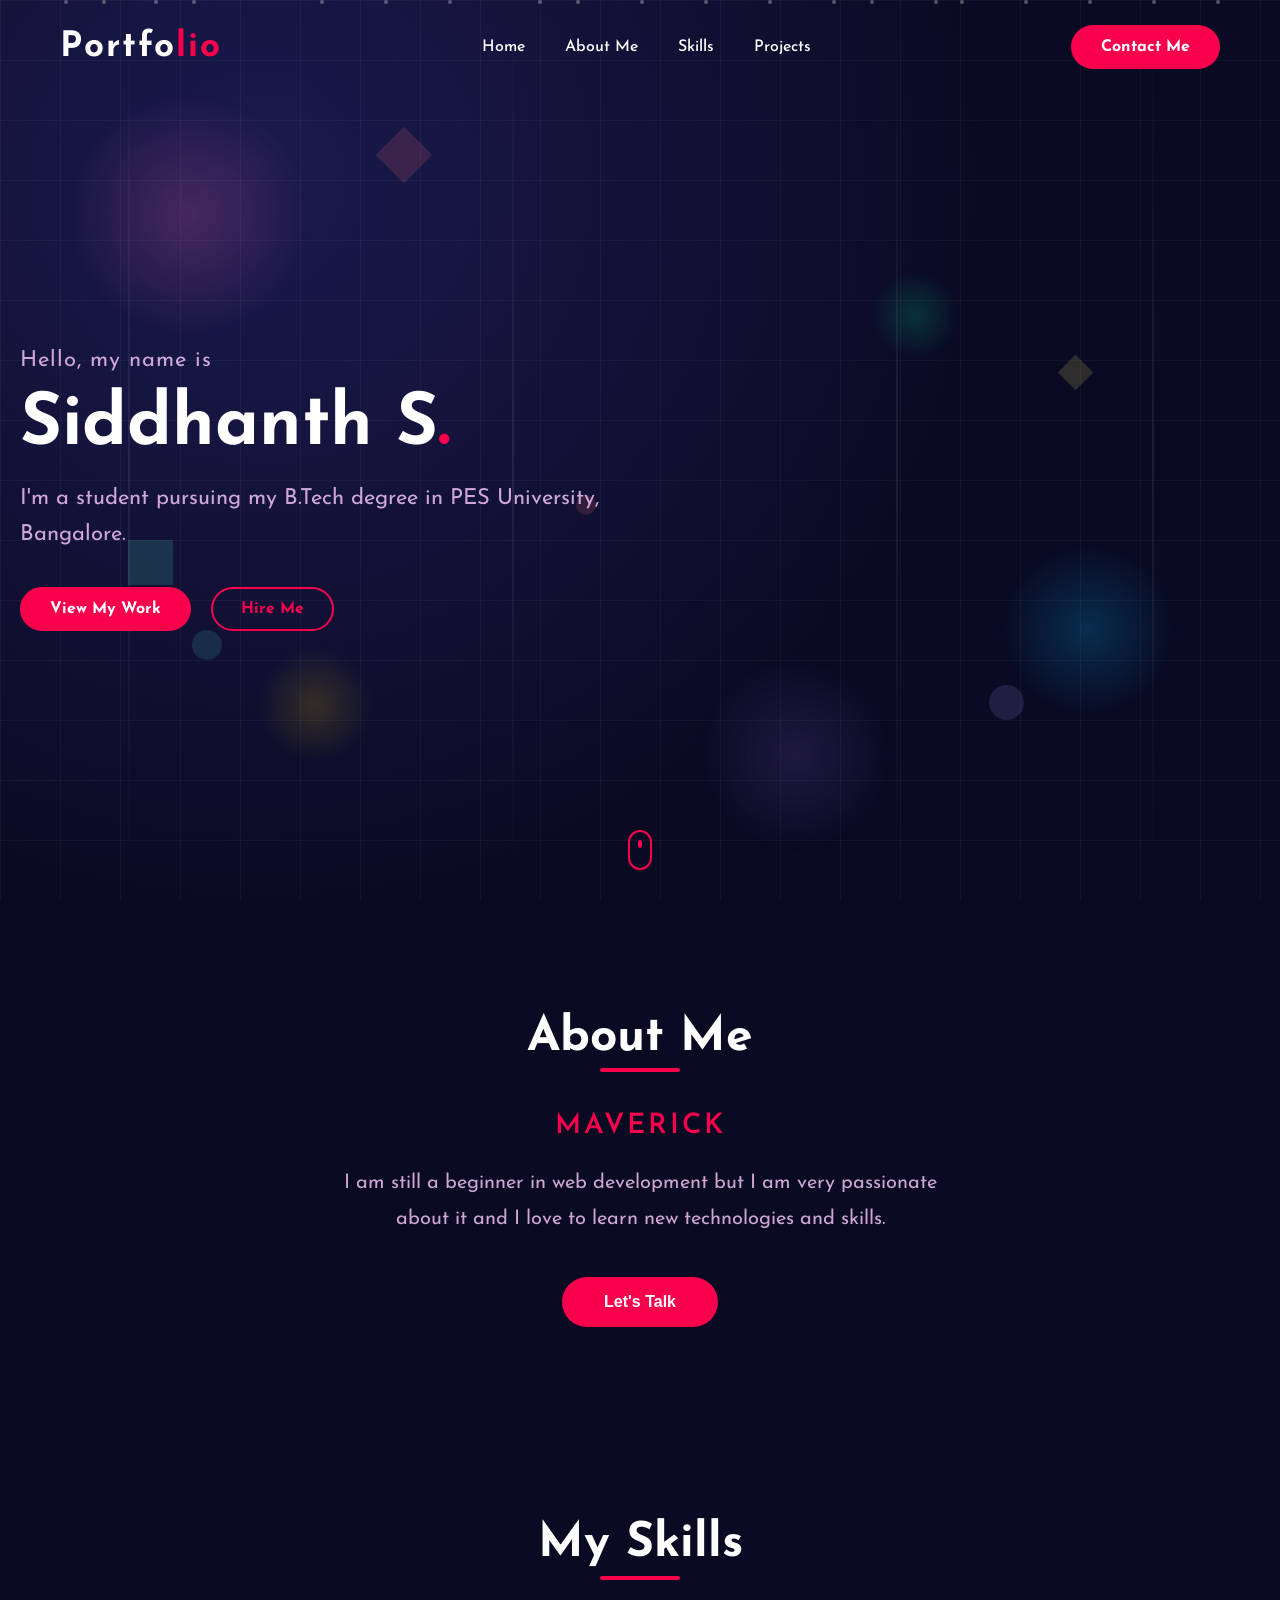
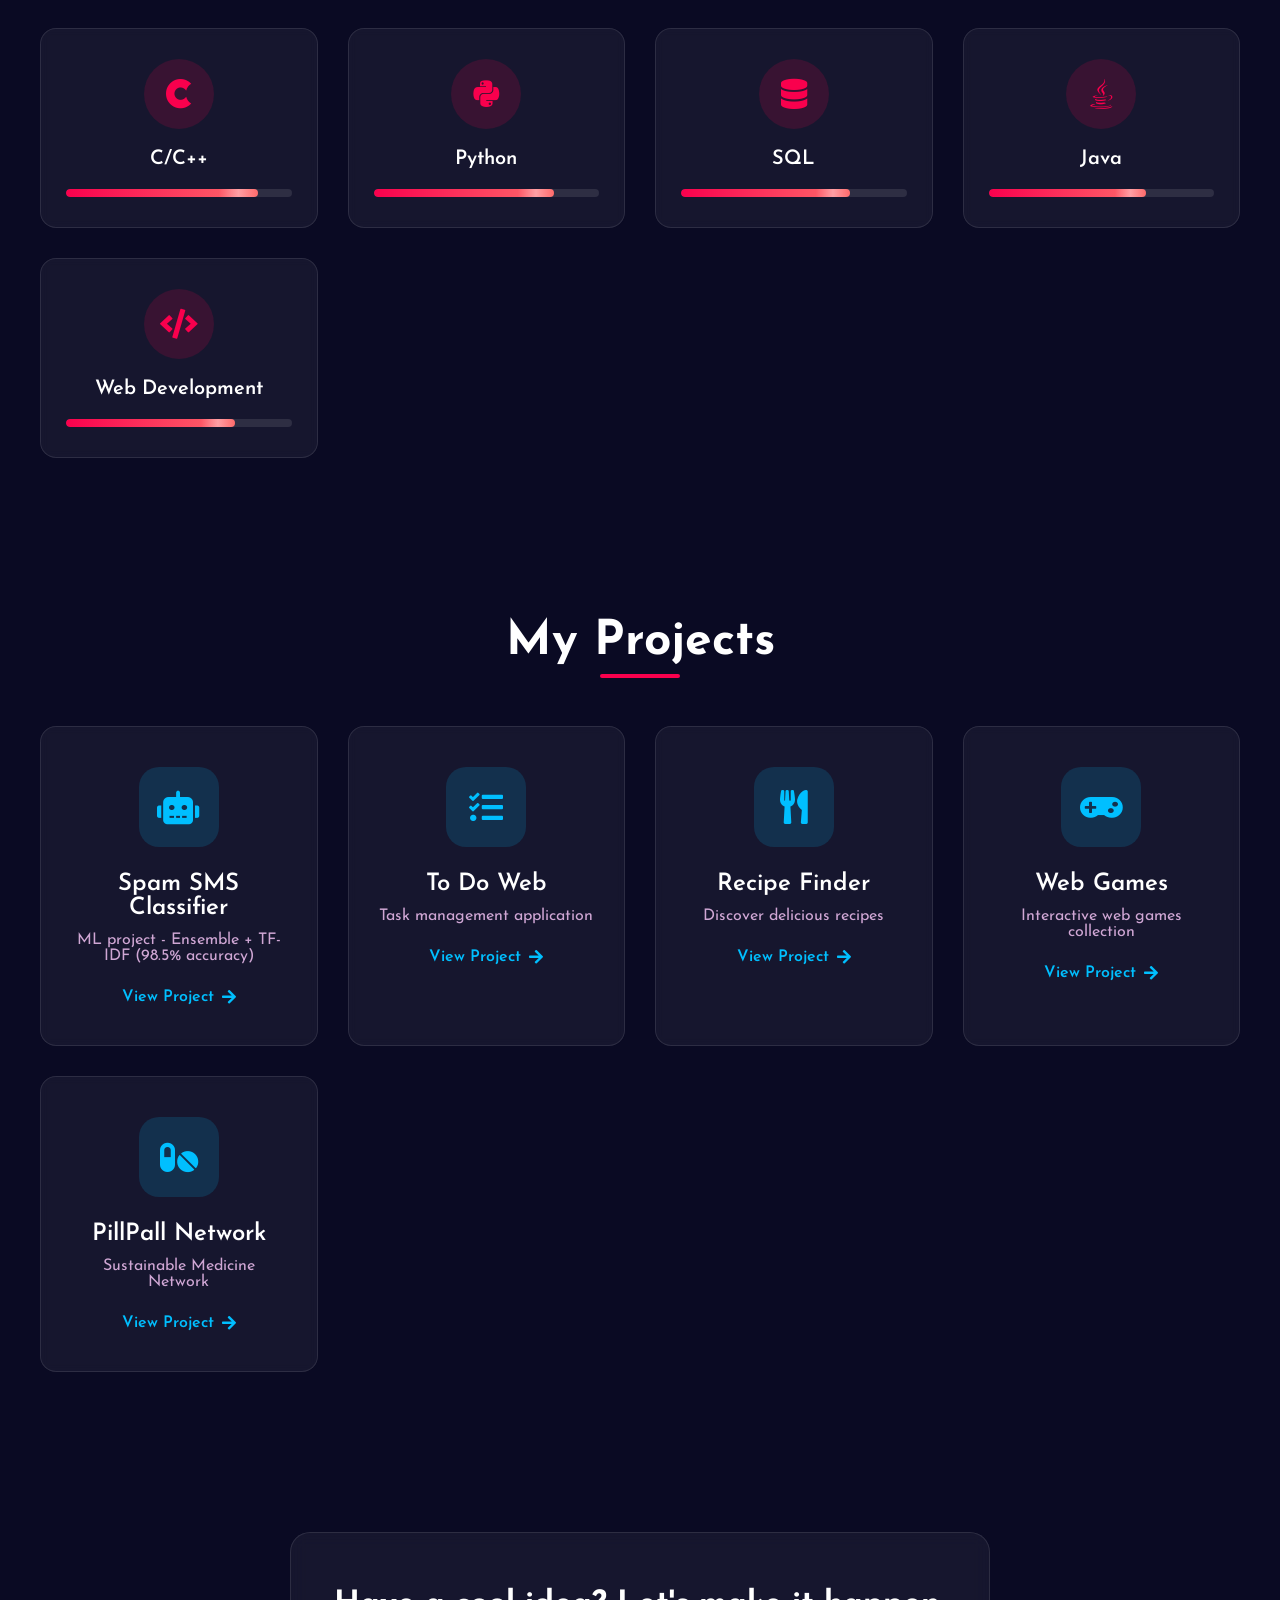
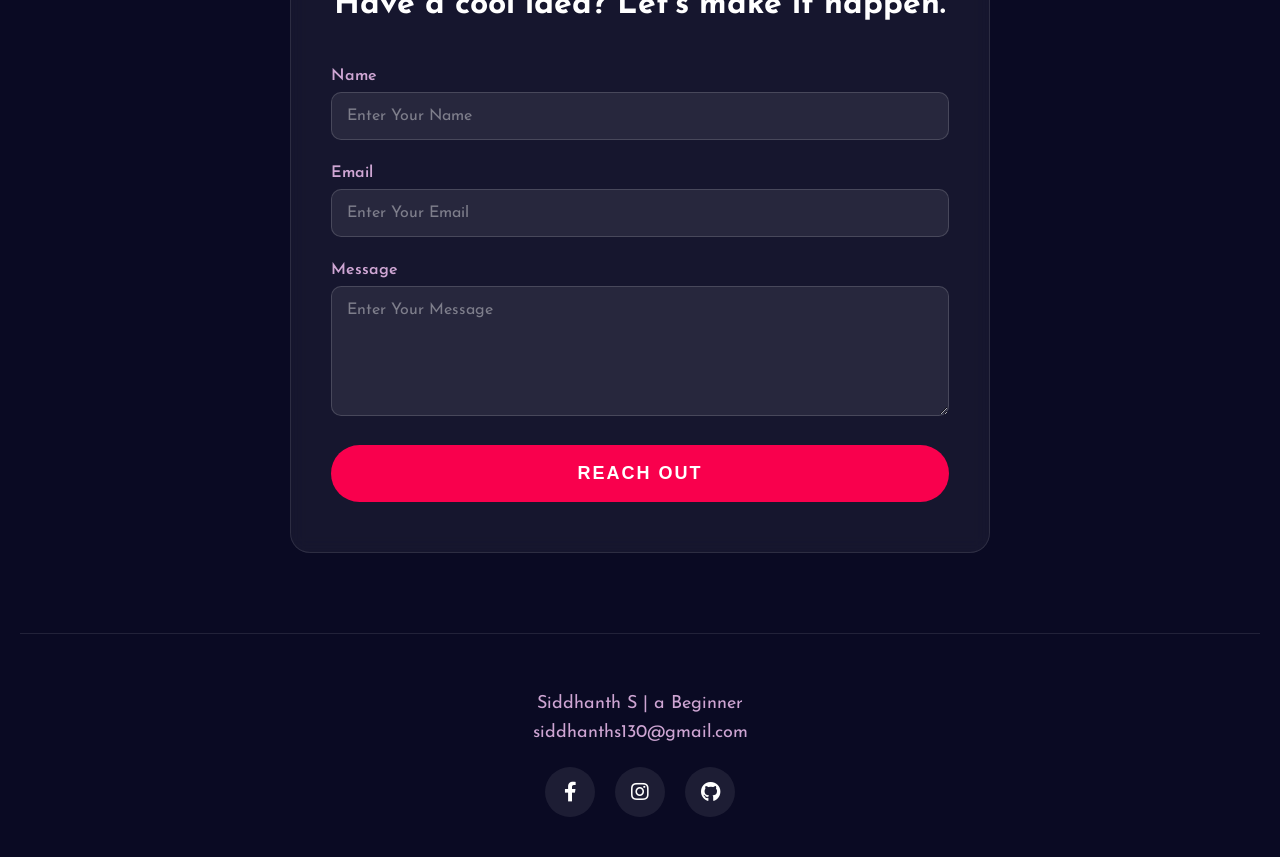
==== index.html @ 90dcee61 "Add portfolio website with ML spam classifier project" ====
<!DOCTYPE html>
<html lang="en">
  <head>
    <meta charset="UTF-8" />
    <meta http-equiv="X-UA-Compatible" content="IE=edge" />
    <meta name="viewport" content="width=device-width, initial-scale=1.0" />
    <title>Portfolio | Beginner</title>

    <!-- Fonts -->
    <link rel="preconnect" href="https://fonts.gstatic.com" />
    <link
      href="https://fonts.googleapis.com/css2?family=Josefin+Sans:ital,wght@0,100;0,200;0,300;0,400;0,500;0,600;0,700;1,100;1,200;1,300;1,400;1,500;1,600;1,700&display=swap"
      rel="stylesheet"
    />

    <!-- Icons -->
    <link
      rel="stylesheet"
      href="https://cdnjs.cloudflare.com/ajax/libs/font-awesome/5.15.3/css/all.min.css"
      crossorigin="anonymous"
      referrerpolicy="no-referrer"
    />

    <!-- Scroll animation -->
    <link rel="stylesheet" href="https://unpkg.com/aos@next/dist/aos.css" />

    <!-- Css File -->
    <link rel="stylesheet" href="index.css" />
  </head>

  <body>
    <!-- Animated Background -->
    <div class="animated-bg"></div>

    <!-- Animated Grid -->
    <div class="animated-grid"></div>

    <!-- Animated Circles -->
    <div class="animated-circles">
      <div class="circle circle-1"></div>
      <div class="circle circle-2"></div>
      <div class="circle circle-3"></div>
      <div class="circle circle-4"></div>
      <div class="circle circle-5"></div>
    </div>

    <!-- Floating Shapes -->
    <div class="floating-shapes">
      <div class="shape shape-1"></div>
      <div class="shape shape-2"></div>
      <div class="shape shape-3"></div>
      <div class="shape shape-4"></div>
      <div class="shape shape-5"></div>
      <div class="shape shape-6"></div>
    </div>

    <!-- Animated Lines -->
    <div class="animated-lines">
      <div class="line line-1"></div>
      <div class="line line-2"></div>
      <div class="line line-3"></div>
      <div class="line line-4"></div>
    </div>

    <!-- Particles -->
    <div class="particles">
      <div class="particle"></div>
      <div class="particle"></div>
      <div class="particle"></div>
      <div class="particle"></div>
      <div class="particle"></div>
      <div class="particle"></div>
      <div class="particle"></div>
      <div class="particle"></div>
      <div class="particle"></div>
      <div class="particle"></div>
      <div class="particle"></div>
      <div class="particle"></div>
      <div class="particle"></div>
      <div class="particle"></div>
      <div class="particle"></div>
      <div class="particle"></div>
      <div class="particle"></div>
      <div class="particle"></div>
      <div class="particle"></div>
      <div class="particle"></div>
    </div>

    <div class="container">
      <!-- ===================== HERO ===================== -->
      <div class="hero">
        <nav>
          <h2 class="logo">Portfo<span>lio</span></h2>
          <ul>
            <li><a href="#home">Home</a></li>
            <li><a href="#about">About Me</a></li>
            <li><a href="#skills">Skills</a></li>
            <li><a href="#projects">Projects</a></li>
          </ul>
          <a href="#contact" class="btn">Contact Me</a>
        </nav>

        <div class="content">
          <h4 data-aos="fade-up" data-aos-anchor-placement="top-bottom">
            Hello, my name is
          </h4>
          <h1 data-aos="fade-up" data-aos-anchor-placement="top-bottom">
            Siddhanth S<span>.</span>
          </h1>
          <h3 data-aos="fade-up" data-aos-anchor-placement="top-bottom">
            I'm a student pursuing my B.Tech degree in PES
            University, Bangalore.
          </h3>
          <div class="cta-buttons">
            <a href="#projects" class="btn primary">View My Work</a>
            <a href="#contact" class="btn outline">Hire Me</a>
          </div>
        </div>

        <div class="scroll-indicator">
          <span></span>
        </div>
      </div>
      <!--End of hero-->

      <!-- ===================== ABOUT ===================== -->
      <section class="about" id="about">
        <div class="main">
          <div class="about-text">
            <h2 data-aos="fade-up" data-aos-anchor-placement="top-bottom">
              About Me
            </h2>
            <h5 data-aos="fade-up" data-aos-anchor-placement="top-bottom">
              <span>MAVERICK</span>
            </h5>
            <p data-aos="fade-up" data-aos-anchor-placement="top-bottom">
              I am still a beginner in web development but I am very passionate
              about it and I love to learn new technologies and skills.
            </p>
            <button
              type="button"
              data-aos="fade-up"
              data-aos-anchor-placement="top-bottom"
              onclick="location.href='#contact';"
            >
              Let's Talk
            </button>
          </div>
        </div>
      </section>
      <!-- End of About me -->

      <!-- ===================== SKILLS ===================== -->
      <section class="skills" id="skills">
        <h2 data-aos="fade-up" data-aos-anchor-placement="top-bottom">
          My Skills
        </h2>
        <div class="skills-container">
          <div
            class="skill-card"
            data-aos="fade-up"
            data-aos-anchor-placement="top-bottom"
            data-aos-delay="0"
          >
            <div class="skill-icon">
              <i class="fab fa-cuttlefish"></i>
            </div>
            <h3>C/C++</h3>
            <div class="skill-bar">
              <div class="skill-progress" data-skill="85"></div>
            </div>
          </div>
          <div
            class="skill-card"
            data-aos="fade-up"
            data-aos-anchor-placement="top-bottom"
            data-aos-delay="100"
          >
            <div class="skill-icon">
              <i class="fab fa-python"></i>
            </div>
            <h3>Python</h3>
            <div class="skill-bar">
              <div class="skill-progress" data-skill="80"></div>
            </div>
          </div>
          <div
            class="skill-card"
            data-aos="fade-up"
            data-aos-anchor-placement="top-bottom"
            data-aos-delay="200"
          >
            <div class="skill-icon">
              <i class="fas fa-database"></i>
            </div>
            <h3>SQL</h3>
            <div class="skill-bar">
              <div class="skill-progress" data-skill="75"></div>
            </div>
          </div>
          <div
            class="skill-card"
            data-aos="fade-up"
            data-aos-anchor-placement="top-bottom"
            data-aos-delay="300"
          >
            <div class="skill-icon">
              <i class="fab fa-java"></i>
            </div>
            <h3>Java</h3>
            <div class="skill-bar">
              <div class="skill-progress" data-skill="70"></div>
            </div>
          </div>
          <div
            class="skill-card"
            data-aos="fade-up"
            data-aos-anchor-placement="top-bottom"
            data-aos-delay="400"
          >
            <div class="skill-icon">
              <i class="fas fa-code"></i>
            </div>
            <h3>Web Development</h3>
            <div class="skill-bar">
              <div class="skill-progress" data-skill="75"></div>
            </div>
          </div>
        </div>
      </section>
      <!-- End of Skills -->

      <!-- ===================== PROJECTS ===================== -->
      <section class="projects" id="projects">
        <h2 data-aos="fade-up" data-aos-anchor-placement="top-bottom">
          My Projects
        </h2>
<div class="projectBox">
          <div
            class="project-card"
            data-aos="fade-up"
            data-aos-anchor-placement="top-bottom"
            data-aos-delay="0"
          >
            <div class="project-icon">
              <i class="fas fa-robot"></i>
            </div>
<h3>Spam SMS Classifier</h3>
            <p>ML project - Ensemble + TF-IDF (98.5% accuracy)</p>
            <a
              href="ml-projects/spam-classifier/demo/index.html"
              class="project-link"
              >View Project <i class="fas fa-arrow-right"></i
            ></a>
          </div>
          <div
            class="project-card"
            data-aos="fade-up"
            data-aos-anchor-placement="top-bottom"
            data-aos-delay="100"
          >
            <div class="project-icon">
              <i class="fas fa-tasks"></i>
            </div>
            <h3>To Do Web</h3>
            <p>Task management application</p>
            <a href="#" class="project-link"
              >View Project <i class="fas fa-arrow-right"></i
            ></a>
          </div>
<div
            class="project-card"
            data-aos="fade-up"
            data-aos-anchor-placement="top-bottom"
            data-aos-delay="200"
          >
            <div class="project-icon">
              <i class="fas fa-utensils"></i>
            </div>
            <h3>Recipe Finder</h3>
            <p>Discover delicious recipes</p>
            <a href="#" class="project-link"
              >View Project <i class="fas fa-arrow-right"></i
            ></a>
          </div>
<div
            class="project-card"
            data-aos="fade-up"
            data-aos-anchor-placement="top-bottom"
            data-aos-delay="300"
          >
            <div class="project-icon">
              <i class="fas fa-gamepad"></i>
            </div>
            <h3>Web Games</h3>
            <p>Interactive web games collection</p>
            <a
              href="https://hemanth-js.github.io/web-games"
              class="project-link"
              target="_blank"
              >View Project <i class="fas fa-arrow-right"></i
            ></a>
          </div>
          <div
            class="project-card"
            data-aos="fade-up"
            data-aos-anchor-placement="top-bottom"
            data-aos-delay="400"
          >
            <div class="project-icon">
              <i class="fas fa-pills"></i>
            </div>
            <h3>PillPall Network</h3>
            <p>Sustainable Medicine Network</p>
            <a
              href="https://pillpal-network-xs0c.onrender.com/"
              class="project-link"
              target="_blank"
              >View Project <i class="fas fa-arrow-right"></i
            ></a>
          </div>
        </div>
      </section>

      <!-- ===================== CONTACT ===================== -->
      <div class="contact-form">
        <form
          action="https://formsubmit.co/hemanthjs1226@gmail.com"
          method="POST"
          id="contact"
        >
          <h1 data-aos="fade-up" data-aos-anchor-placement="top-bottom">
            Have a cool idea? Let's make it happen.
          </h1>
          <div class="name" data-aos="fade-up" data-aos-anchor-placement="top-bottom">
            <label for="name">Name</label>
            <input
              type="text"
              name="Name"
              placeholder="Enter Your Name"
              required
            />
          </div>
          <div class="email" data-aos="fade-up" data-aos-anchor-placement="top-bottom">
            <label for="email">Email</label>
            <input
              type="email"
              name="email"
              id="emailid"
              placeholder="Enter Your Email"
              required
            />
          </div>
          <div class="textarea" data-aos="fade-up" data-aos-anchor-placement="top-bottom">
            <label for="message">Message</label>
            <textarea
              name="message"
              id="message"
              cols="20"
              rows="6"
              placeholder="Enter Your Message"
            ></textarea>
          </div>
          <button type="submit" data-aos="fade-up" data-aos-anchor-placement="top-bottom">
            REACH OUT
          </button>
        </form>
      </div>
      <!-- Contact Page -->

      <!-- ===================== FOOTER ===================== -->
      <footer>
        <p data-aos="fade-up" data-aos-anchor-placement="top-bottom">
          Siddhanth S | a Beginner
        </p>
        <p data-aos="fade-up" data-aos-anchor-placement="top-bottom">
          siddhanths130@gmail.com
        </p>
        <div class="social" data-aos="fade-up" data-aos-anchor-placement="top-bottom">
          <a href="#"><i class="fab fa-facebook-f"></i></a>
          <a href="https://www.instagram.com/hemanth._.js"><i class="fab fa-instagram"></i></a>
          <a href="https://github.com/hemanth-js"><i class="fab fa-github"></i></a>
        </div>
      </footer>
      <!-- End of footer -->
    </div>
    <!-- End of container -->

    <!-- Scroll animation -->
    <script src="https://unpkg.com/aos@next/dist/aos.js"></script>
    <script>
      AOS.init({
        offset: 200,
        delay: 0,
        duration: 1000,
        easing: "ease-out-cubic",
        once: true,
      });

      // Animate skill bars on scroll
      const observerOptions = { threshold: 0.5, rootMargin: "0px" };

      const observer = new IntersectionObserver((entries) => {
        entries.forEach((entry) => {
          if (entry.isIntersecting) {
            const skillProgress = entry.target.querySelector(".skill-progress");
            if (skillProgress) {
              const skillLevel = skillProgress.getAttribute("data-skill");
              skillProgress.style.width = skillLevel + "%";
            }
          }
        });
      }, observerOptions);

      document.querySelectorAll(".skill-card").forEach((card) => {
        observer.observe(card);
      });

      // Smooth scroll behavior
      document.querySelectorAll('a[href^="#"]').forEach((anchor) => {
        anchor.addEventListener("click", function (e) {
          e.preventDefault();
          const target = document.querySelector(this.getAttribute("href"));
          if (target) {
            target.scrollIntoView({ behavior: "smooth", block: "start" });
          }
        });
      });

      // Navbar background on scroll
      const nav = document.querySelector("nav");
      window.addEventListener("scroll", () => {
        if (window.scrollY > 50) {
          nav.classList.add("scrolled");
        } else {
          nav.classList.remove("scrolled");
        }
      });
    </script>
  </body>
</html>
---- index.css ----
* {
  padding: 0;
  margin: 0;
  box-sizing: border-box;
}

html {
  scroll-behavior: smooth;
}

body {
  background-color: #0a0a23;
  color: #ffffff;
  font-family: "Josefin Sans", sans-serif;
  overflow-x: hidden;
}

/* ===================== ANIMATED BACKGROUND ===================== */
.animated-bg {
  position: fixed;
  inset: 0;
  z-index: -10;
  background: radial-gradient(circle at 20% 20%, #1a1a4e 0%, #0a0a23 60%);
}

.animated-grid {
  position: fixed;
  inset: 0;
  z-index: -9;
  background-image: linear-gradient(rgba(255, 255, 255, 0.04) 1px, transparent 1px),
    linear-gradient(90deg, rgba(255, 255, 255, 0.04) 1px, transparent 1px);
  background-size: 60px 60px;
  animation: gridMove 20s linear infinite;
  pointer-events: none;
}

@keyframes gridMove {
  0% {
    background-position: 0 0;
  }
  100% {
    background-position: 60px 60px;
  }
}

/* Circles */
.animated-circles .circle {
  position: fixed;
  border-radius: 50%;
  z-index: -8;
  opacity: 0.4;
  filter: blur(2px);
  animation: floatCircle 12s ease-in-out infinite;
}

.circle-1 {
  width: 250px;
  height: 250px;
  top: 10%;
  left: 5%;
  background: radial-gradient(circle, rgba(255, 105, 180, 0.5), transparent 70%);
}
.circle-2 {
  width: 180px;
  height: 180px;
  top: 60%;
  right: 8%;
  background: radial-gradient(circle, rgba(0, 191, 255, 0.5), transparent 70%);
  animation-delay: -3s;
}
.circle-3 {
  width: 120px;
  height: 120px;
  bottom: 15%;
  left: 20%;
  background: radial-gradient(circle, rgba(255, 215, 0, 0.4), transparent 70%);
  animation-delay: -6s;
}
.circle-4 {
  width: 90px;
  height: 90px;
  top: 30%;
  right: 25%;
  background: radial-gradient(circle, rgba(0, 255, 170, 0.4), transparent 70%);
  animation-delay: -9s;
}
.circle-5 {
  width: 200px;
  height: 200px;
  bottom: 5%;
  right: 30%;
  background: radial-gradient(circle, rgba(147, 112, 219, 0.4), transparent 70%);
  animation-delay: -5s;
}

@keyframes floatCircle {
  0%,
  100% {
    transform: translateY(0) translateX(0);
  }
  50% {
    transform: translateY(-40px) translateX(20px);
  }
}

/* Floating shapes */
.floating-shapes .shape {
  position: fixed;
  z-index: -7;
  opacity: 0.15;
  animation: floatShape 14s ease-in-out infinite;
}

.shape-1 {
  width: 40px;
  height: 40px;
  top: 15%;
  left: 30%;
  background: #ff6b6b;
  transform: rotate(45deg);
}
.shape-2 {
  width: 30px;
  height: 30px;
  top: 70%;
  left: 15%;
  background: #4ecdc4;
  border-radius: 50%;
  animation-delay: -4s;
}
.shape-3 {
  width: 25px;
  height: 25px;
  top: 40%;
  right: 15%;
  background: #ffe66d;
  transform: rotate(45deg);
  animation-delay: -8s;
}
.shape-4 {
  width: 35px;
  height: 35px;
  bottom: 20%;
  right: 20%;
  background: #a29bfe;
  border-radius: 50%;
  animation-delay: -2s;
}
.shape-5 {
  width: 20px;
  height: 20px;
  top: 55%;
  left: 45%;
  background: #ff6b6b;
  border-radius: 50%;
  animation-delay: -10s;
}
.shape-6 {
  width: 45px;
  height: 45px;
  bottom: 35%;
  left: 10%;
  background: #55efc4;
  animation-delay: -6s;
}

@keyframes floatShape {
  0%,
  100% {
    transform: translateY(0) rotate(0deg);
    opacity: 0.15;
  }
  50% {
    transform: translateY(-30px) rotate(45deg);
    opacity: 0.3;
  }
}

/* Animated lines */
.animated-lines {
  position: fixed;
  inset: 0;
  z-index: -6;
  pointer-events: none;
}

.animated-lines .line {
  position: absolute;
  width: 2px;
  height: 100%;
  background: linear-gradient(to bottom, transparent, rgba(255, 255, 255, 0.08), transparent);
  animation: lineFall 12s linear infinite;
}

.line-1 { left: 10%; animation-delay: 0s; }
.line-2 { left: 40%; animation-delay: -3s; }
.line-3 { left: 70%; animation-delay: -6s; }
.line-4 { left: 90%; animation-delay: -9s; }

@keyframes lineFall {
  0% {
    transform: translateY(-100%);
  }
  100% {
    transform: translateY(100%);
  }
}

/* Particles */
.particles {
  position: fixed;
  inset: 0;
  z-index: -5;
  pointer-events: none;
}

.particle {
  position: absolute;
  width: 4px;
  height: 4px;
  background: #ffffff;
  border-radius: 50%;
  opacity: 0.3;
  animation: particleRise 12s ease-in-out infinite;
}

.particle:nth-child(1) { left: 5%; animation-delay: 0s; }
.particle:nth-child(2) { left: 15%; animation-delay: -2s; }
.particle:nth-child(3) { left: 25%; animation-delay: -4s; }
.particle:nth-child(4) { left: 35%; animation-delay: -1s; }
.particle:nth-child(5) { left: 45%; animation-delay: -5s; }
.particle:nth-child(6) { left: 55%; animation-delay: -3s; }
.particle:nth-child(7) { left: 65%; animation-delay: -7s; }
.particle:nth-child(8) { left: 75%; animation-delay: -2s; }
.particle:nth-child(9) { left: 85%; animation-delay: -6s; }
.particle:nth-child(10) { left: 90%; animation-delay: -4s; }
.particle:nth-child(11) { left: 12%; animation-delay: -8s; }
.particle:nth-child(12) { left: 30%; animation-delay: -9s; }
.particle:nth-child(13) { left: 50%; animation-delay: -1.5s; }
.particle:nth-child(14) { left: 68%; animation-delay: -5.5s; }
.particle:nth-child(15) { left: 80%; animation-delay: -3.5s; }
.particle:nth-child(16) { left: 95%; animation-delay: -7.5s; }
.particle:nth-child(17) { left: 8%; animation-delay: -10s; }
.particle:nth-child(18) { left: 42%; animation-delay: -2.5s; }
.particle:nth-child(19) { left: 60%; animation-delay: -6.5s; }
.particle:nth-child(20) { left: 73%; animation-delay: -8.5s; }

@keyframes particleRise {
  0% {
    transform: translateY(100vh) scale(1);
    opacity: 0;
  }
  10% {
    opacity: 0.4;
  }
  90% {
    opacity: 0.4;
  }
  100% {
    transform: translateY(-10vh) scale(1.5);
    opacity: 0;
  }
}

/* ===================== CONTAINER ===================== */
.container {
  width: 100%;
  max-width: 1400px;
  margin: 0 auto;
  padding: 0 20px;
}

/* ===================== NAVBAR ===================== */
nav {
  position: fixed;
  top: 0;
  left: 0;
  width: 100%;
  display: flex;
  justify-content: space-between;
  align-items: center;
  padding: 25px 60px;
  z-index: 100;
  transition: all 0.4s ease;
}

nav.scrolled {
  background: rgba(10, 10, 35, 0.92);
  backdrop-filter: blur(10px);
  box-shadow: 0 4px 20px rgba(0, 0, 0, 0.4);
  padding: 15px 60px;
}

.logo {
  color: #ffffff;
  font-size: 35px;
  letter-spacing: 2px;
  cursor: pointer;
}

.logo span {
  color: #f9004d;
}

nav ul {
  display: flex;
  list-style: none;
}

nav ul li {
  margin: 0 20px;
}

nav ul li a {
  color: #ffffff;
  text-decoration: none;
  font-size: 16px;
  font-weight: 500;
  position: relative;
  transition: color 0.3s ease;
}

nav ul li a::after {
  content: "";
  position: absolute;
  bottom: -5px;
  left: 0;
  width: 0;
  height: 2px;
  background: #f9004d;
  transition: width 0.3s ease;
}

nav ul li a:hover {
  color: #f9004d;
}

nav ul li a:hover::after {
  width: 100%;
}

.btn {
  display: inline-block;
  background-color: #f9004d;
  color: #ffffff;
  text-decoration: none;
  border: 2px solid transparent;
  font-weight: bold;
  padding: 12px 28px;
  border-radius: 30px;
  transition: all 0.4s ease;
  cursor: pointer;
}

.btn:hover {
  background: transparent;
  border: 2px solid #f9004d;
  color: #f9004d;
  transform: translateY(-3px);
  box-shadow: 0 8px 25px rgba(249, 0, 77, 0.3);
}

/* ===================== HERO ===================== */
.hero {
  min-height: 100vh;
  display: flex;
  flex-direction: column;
  justify-content: center;
  position: relative;
}

.content {
  max-width: 700px;
  margin-top: 80px;
}

.content h4 {
  color: #fcfc;
  font-size: 22px;
  font-weight: 400;
  letter-spacing: 1px;
  margin-bottom: 15px;
}

.content h1 {
  color: #ffffff;
  font-size: 72px;
  font-weight: 700;
  margin: 10px 0 15px;
  line-height: 1.1;
}

.content h1 span {
  color: #f9004d;
}

.content h3 {
  color: #fcfc;
  font-size: 22px;
  font-weight: 400;
  line-height: 1.6;
  max-width: 600px;
  margin-bottom: 35px;
}

.cta-buttons {
  display: flex;
  gap: 20px;
  flex-wrap: wrap;
}

.btn.primary {
  background: #f9004d;
  border: 2px solid #f9004d;
}

.btn.primary:hover {
  background: transparent;
  color: #f9004d;
}

.btn.outline {
  background: transparent;
  border: 2px solid #f9004d;
  color: #f9004d;
}

.btn.outline:hover {
  background: #f9004d;
  color: #ffffff;
}

.scroll-indicator {
  position: absolute;
  bottom: 30px;
  left: 50%;
  transform: translateX(-50%);
}

.scroll-indicator span {
  display: block;
  width: 24px;
  height: 40px;
  border: 2px solid #f9004d;
  border-radius: 20px;
  position: relative;
}

.scroll-indicator span::before {
  content: "";
  position: absolute;
  top: 8px;
  left: 50%;
  transform: translateX(-50%);
  width: 4px;
  height: 8px;
  background: #f9004d;
  border-radius: 2px;
  animation: scrollDot 1.5s infinite;
}

@keyframes scrollDot {
  0% {
    opacity: 1;
    transform: translateX(-50%) translateY(0);
  }
  100% {
    opacity: 0;
    transform: translateX(-50%) translateY(15px);
  }
}

/* ===================== ABOUT ===================== */
.about {
  min-height: 60vh;
  display: flex;
  align-items: center;
  padding: 80px 0;
}

.main {
  max-width: 800px;
  margin: 0 auto;
  text-align: center;
}

.about-text h2 {
  font-size: 48px;
  font-weight: 700;
  margin-bottom: 20px;
  position: relative;
  display: inline-block;
}

.about-text h2::after {
  content: "";
  position: absolute;
  bottom: -10px;
  left: 50%;
  transform: translateX(-50%);
  width: 80px;
  height: 4px;
  background: #f9004d;
  border-radius: 2px;
}

.about-text h5 {
  font-size: 28px;
  letter-spacing: 3px;
  margin: 30px 0 25px;
  font-weight: 600;
}

.about-text h5 span {
  color: #f9004d;
}

.about-text p {
  color: #fcfc;
  font-size: 20px;
  line-height: 1.8;
  max-width: 650px;
  margin: 0 auto 40px;
}

.about-text button {
  background: #f9004d;
  color: #ffffff;
  border: 2px solid transparent;
  font-weight: bold;
  font-size: 16px;
  padding: 14px 40px;
  border-radius: 30px;
  cursor: pointer;
  transition: all 0.4s ease;
}

.about-text button:hover {
  background: transparent;
  border: 2px solid #f9004d;
  color: #f9004d;
  transform: translateY(-3px);
  box-shadow: 0 8px 25px rgba(249, 0, 77, 0.3);
}

/* ===================== SKILLS ===================== */
.skills {
  padding: 80px 0;
}

.skills h2,
.projects h2 {
  font-size: 48px;
  font-weight: 700;
  text-align: center;
  margin-bottom: 60px;
  position: relative;
}

.skills h2::after,
.projects h2::after {
  content: "";
  position: absolute;
  bottom: -12px;
  left: 50%;
  transform: translateX(-50%);
  width: 80px;
  height: 4px;
  background: #f9004d;
  border-radius: 2px;
}

.skills-container {
  display: grid;
  grid-template-columns: repeat(auto-fit, minmax(220px, 1fr));
  gap: 30px;
  max-width: 1200px;
  margin: 0 auto;
}

.skill-card {
  background: rgba(255, 255, 255, 0.05);
  border: 1px solid rgba(255, 255, 255, 0.1);
  border-radius: 16px;
  padding: 30px 25px;
  text-align: center;
  transition: all 0.4s ease;
  backdrop-filter: blur(5px);
}

.skill-card:hover {
  transform: translateY(-10px);
  border-color: #f9004d;
  box-shadow: 0 15px 40px rgba(249, 0, 77, 0.2);
}

.skill-icon {
  width: 70px;
  height: 70px;
  margin: 0 auto 20px;
  background: rgba(249, 0, 77, 0.15);
  border-radius: 50%;
  display: flex;
  align-items: center;
  justify-content: center;
  font-size: 30px;
  color: #f9004d;
  transition: all 0.4s ease;
}

.skill-card:hover .skill-icon {
  background: #f9004d;
  color: #ffffff;
  transform: rotate(360deg);
}

.skill-card h3 {
  font-size: 20px;
  margin-bottom: 20px;
  font-weight: 600;
}

.skill-bar {
  width: 100%;
  height: 8px;
  background: rgba(255, 255, 255, 0.1);
  border-radius: 10px;
  overflow: hidden;
}

.skill-progress {
  width: 0;
  height: 100%;
  background: linear-gradient(90deg, #f9004d, #ff6b6b);
  border-radius: 10px;
  transition: width 1.5s ease;
  position: relative;
}

.skill-progress::after {
  content: "";
  position: absolute;
  top: 0;
  right: 0;
  width: 20%;
  height: 100%;
  background: linear-gradient(90deg, transparent, rgba(255, 255, 255, 0.4), transparent);
  animation: shimmer 2s infinite;
}

@keyframes shimmer {
  0% {
    transform: translateX(-100%);
  }
  100% {
    transform: translateX(400%);
  }
}

/* ===================== PROJECTS ===================== */
.projects {
  padding: 80px 0;
}

.projectBox {
  display: grid;
  grid-template-columns: repeat(auto-fit, minmax(260px, 1fr));
  gap: 30px;
  max-width: 1200px;
  margin: 0 auto;
}

.project-card {
  background: rgba(255, 255, 255, 0.05);
  border: 1px solid rgba(255, 255, 255, 0.1);
  border-radius: 16px;
  padding: 40px 30px;
  text-align: center;
  transition: all 0.4s ease;
  backdrop-filter: blur(5px);
  display: flex;
  flex-direction: column;
  align-items: center;
}

.project-card:hover {
  transform: translateY(-10px);
  border-color: #f9004d;
  box-shadow: 0 15px 40px rgba(249, 0, 77, 0.2);
}

.project-icon {
  width: 80px;
  height: 80px;
  margin: 0 auto 25px;
  background: rgba(0, 191, 255, 0.15);
  border-radius: 20px;
  display: flex;
  align-items: center;
  justify-content: center;
  font-size: 34px;
  color: #00bfff;
  transition: all 0.4s ease;
}

.project-card:hover .project-icon {
  background: #00bfff;
  color: #ffffff;
  transform: scale(1.1) rotate(-5deg);
}

.project-card h3 {
  font-size: 24px;
  margin-bottom: 12px;
  font-weight: 600;
}

.project-card p {
  color: #fcfc;
  font-size: 16px;
  margin-bottom: 25px;
}

.project-link {
  color: #00bfff;
  text-decoration: none;
  font-weight: 600;
  display: inline-flex;
  align-items: center;
  gap: 8px;
  transition: all 0.3s ease;
}

.project-link:hover {
  color: #f9004d;
  gap: 12px;
}

/* ===================== CONTACT ===================== */
.contact-form {
  padding: 80px 0;
  max-width: 700px;
  margin: 0 auto;
}

.contact-form form {
  background: rgba(255, 255, 255, 0.05);
  border: 1px solid rgba(255, 255, 255, 0.1);
  border-radius: 20px;
  padding: 50px 40px;
  backdrop-filter: blur(8px);
}

.contact-form h1 {
  font-size: 32px;
  text-align: center;
  margin-bottom: 40px;
  line-height: 1.4;
}

.contact-form .name,
.contact-form .email,
.contact-form .textarea {
  margin-bottom: 25px;
}

.contact-form label {
  display: block;
  font-size: 16px;
  font-weight: 600;
  margin-bottom: 8px;
  color: #fcfc;
}

.contact-form input,
.contact-form textarea {
  width: 100%;
  padding: 15px;
  background: rgba(255, 255, 255, 0.08);
  border: 1px solid rgba(255, 255, 255, 0.15);
  border-radius: 10px;
  color: #ffffff;
  font-family: "Josefin Sans", sans-serif;
  font-size: 16px;
  transition: all 0.3s ease;
}

.contact-form textarea {
  resize: vertical;
  min-height: 130px;
}

.contact-form input::placeholder,
.contact-form textarea::placeholder {
  color: rgba(255, 255, 255, 0.4);
}

.contact-form input:focus,
.contact-form textarea:focus {
  outline: none;
  border-color: #f9004d;
  box-shadow: 0 0 0 3px rgba(249, 0, 77, 0.2);
}

.contact-form button {
  width: 100%;
  padding: 16px;
  background: #f9004d;
  color: #ffffff;
  border: 2px solid transparent;
  border-radius: 30px;
  font-size: 18px;
  font-weight: 700;
  letter-spacing: 2px;
  cursor: pointer;
  transition: all 0.4s ease;
}

.contact-form button:hover {
  background: transparent;
  border: 2px solid #f9004d;
  color: #f9004d;
  transform: translateY(-3px);
  box-shadow: 0 8px 25px rgba(249, 0, 77, 0.3);
}

/* ===================== FOOTER ===================== */
footer {
  padding: 60px 0 40px;
  text-align: center;
  border-top: 1px solid rgba(255, 255, 255, 0.1);
}

footer p {
  color: #fcfc;
  font-size: 18px;
  margin-bottom: 10px;
}

.social {
  margin-top: 25px;
  display: flex;
  justify-content: center;
  gap: 20px;
}

.social a {
  width: 50px;
  height: 50px;
  background: rgba(255, 255, 255, 0.08);
  border-radius: 50%;
  display: flex;
  align-items: center;
  justify-content: center;
  color: #ffffff;
  font-size: 20px;
  text-decoration: none;
  transition: all 0.4s ease;
}

.social a:hover {
  background: #f9004d;
  transform: translateY(-5px);
  box-shadow: 0 8px 20px rgba(249, 0, 77, 0.4);
}

/* ===================== RESPONSIVE ===================== */
@media (max-width: 900px) {
  nav {
    padding: 15px 25px;
  }

  nav.scrolled {
    padding: 12px 25px;
  }

  nav ul {
    display: none;
  }

  .content h1 {
    font-size: 48px;
  }

  .content h3 {
    font-size: 18px;
  }

  .contact-form {
    padding: 50px 15px;
  }

  .contact-form form {
    padding: 35px 25px;
  }
}
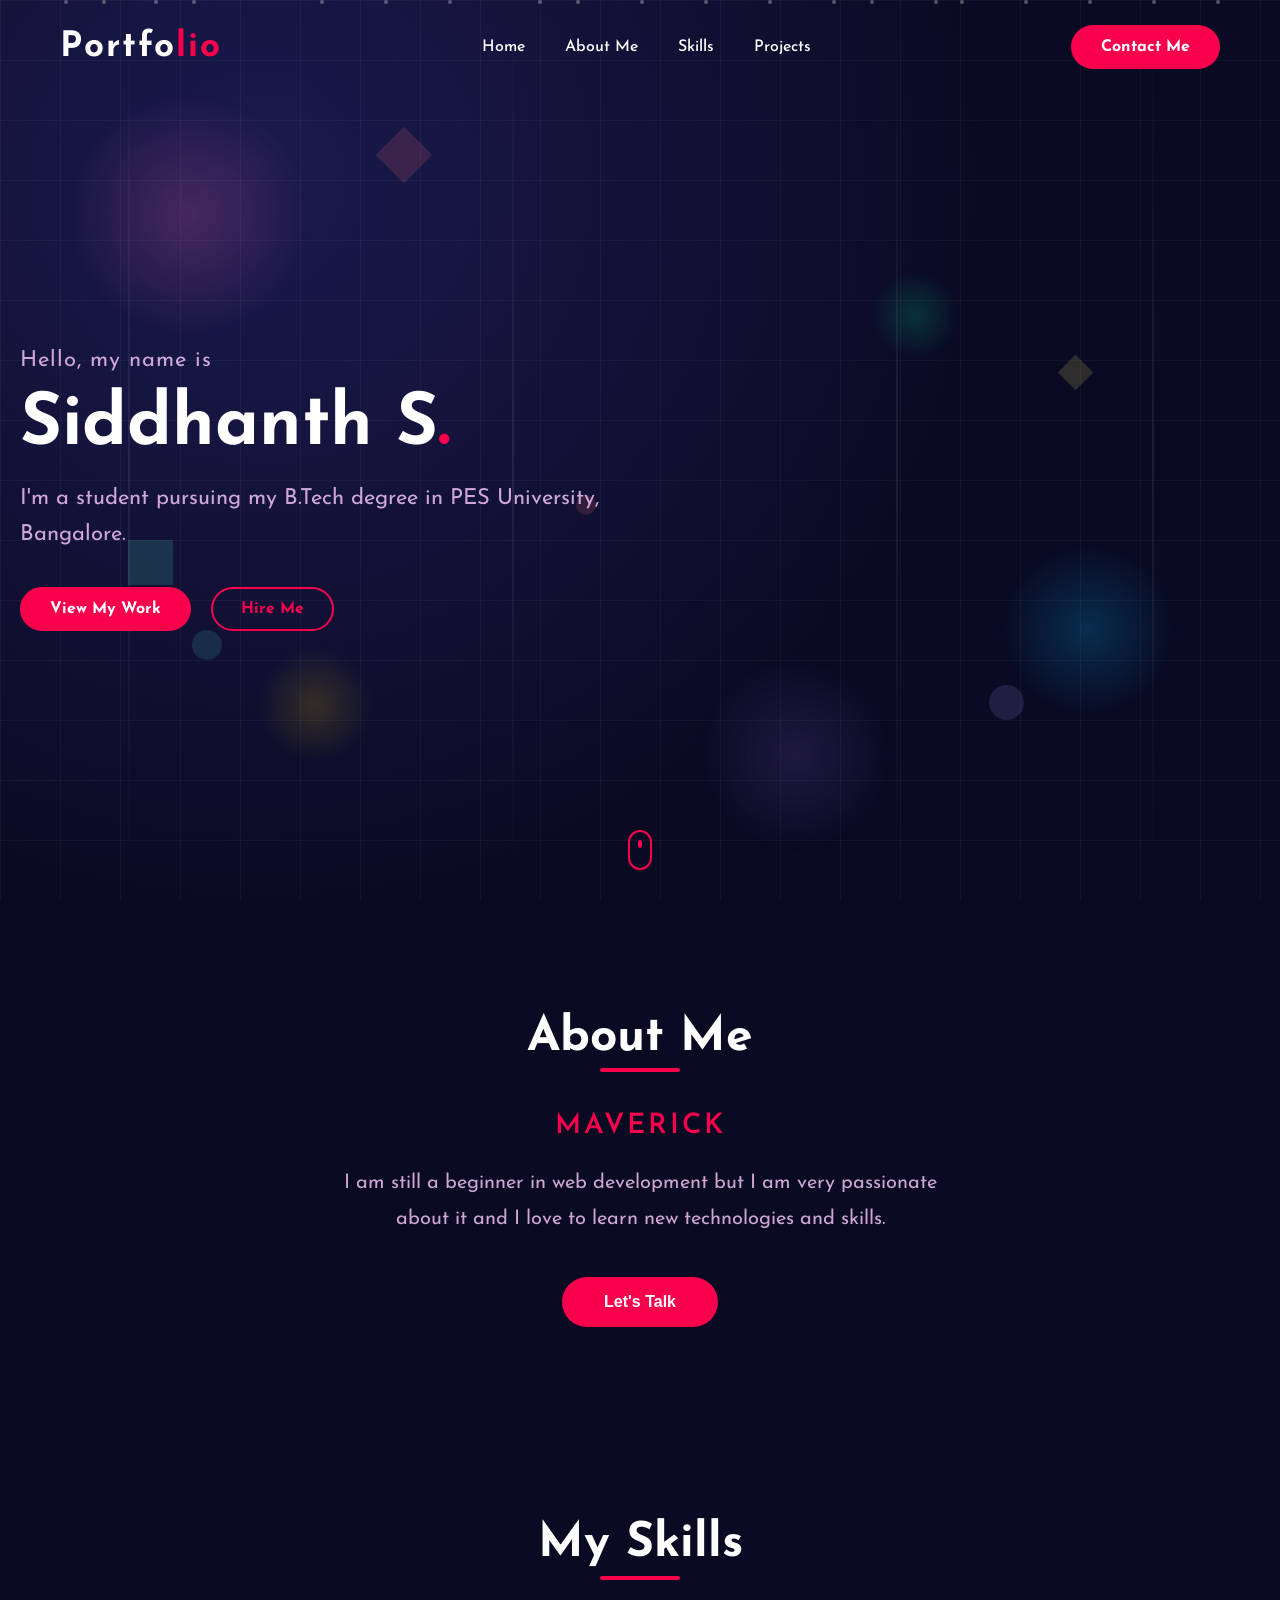
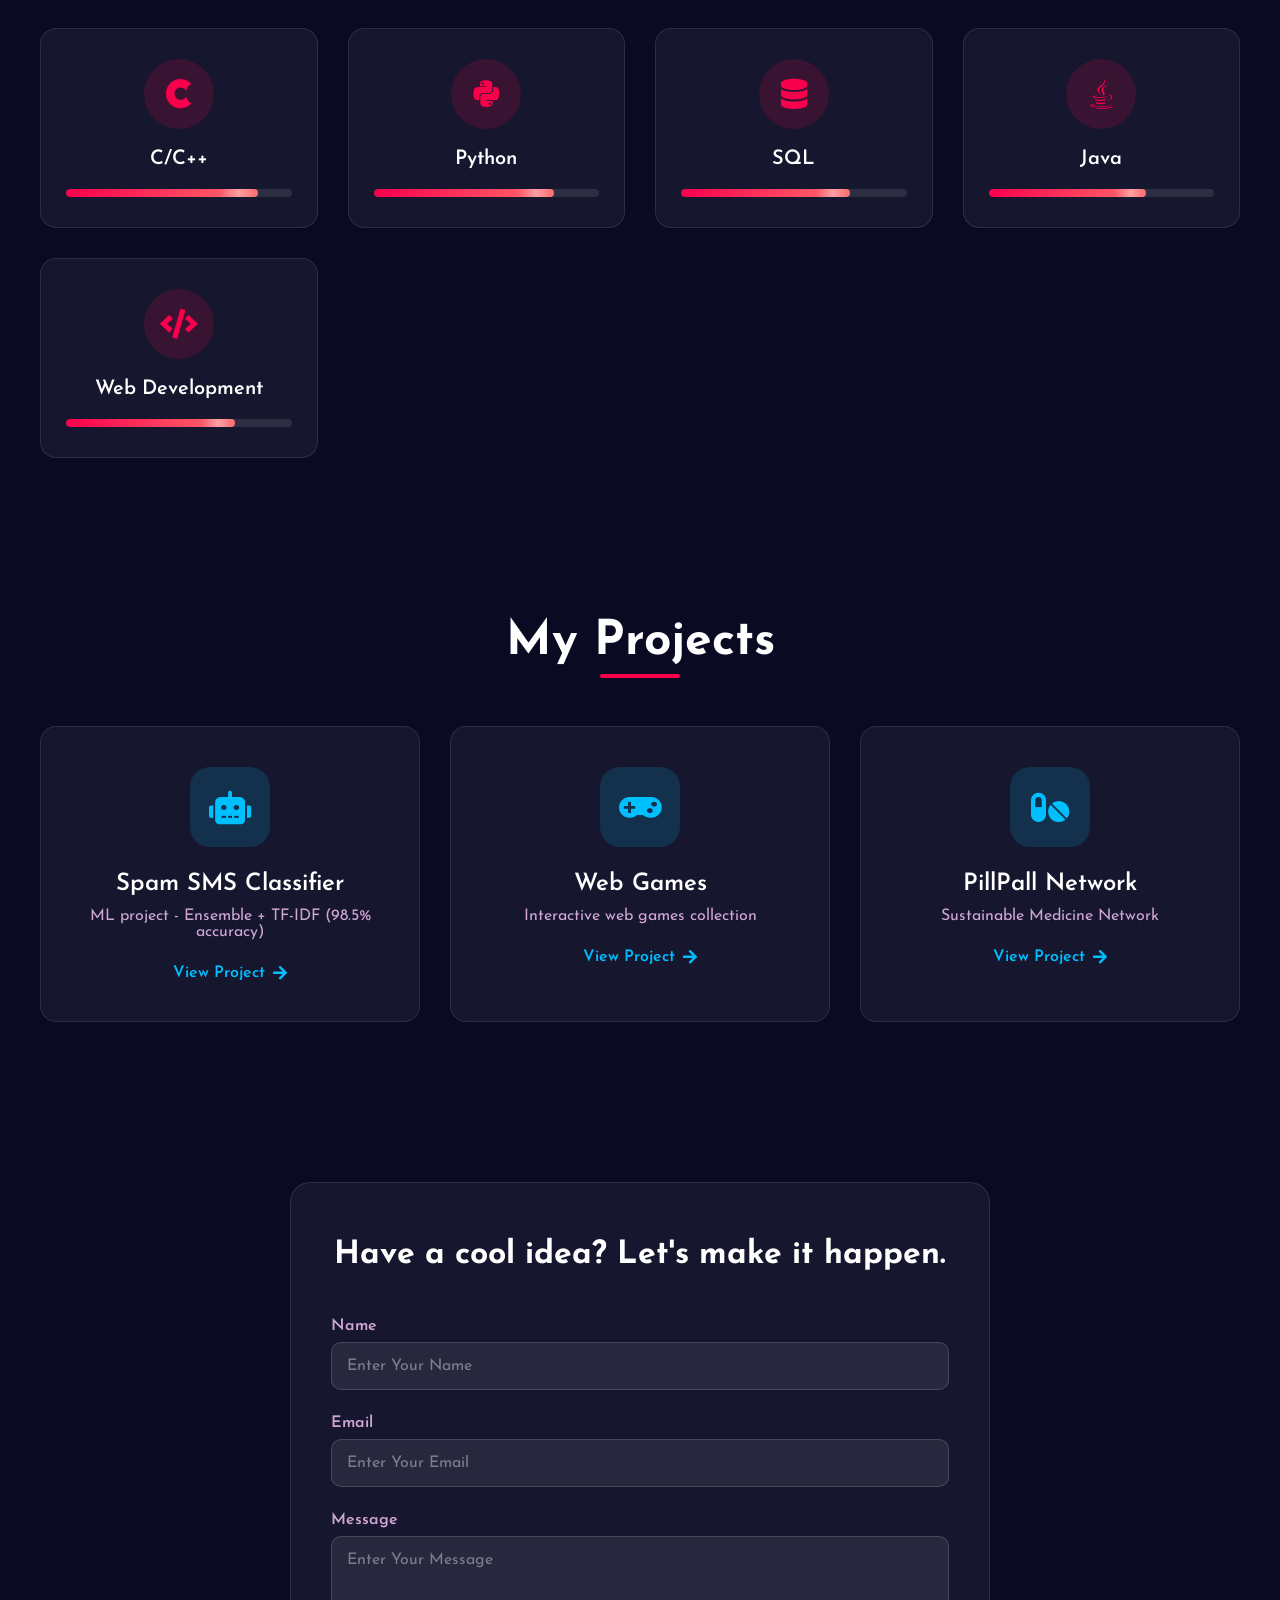
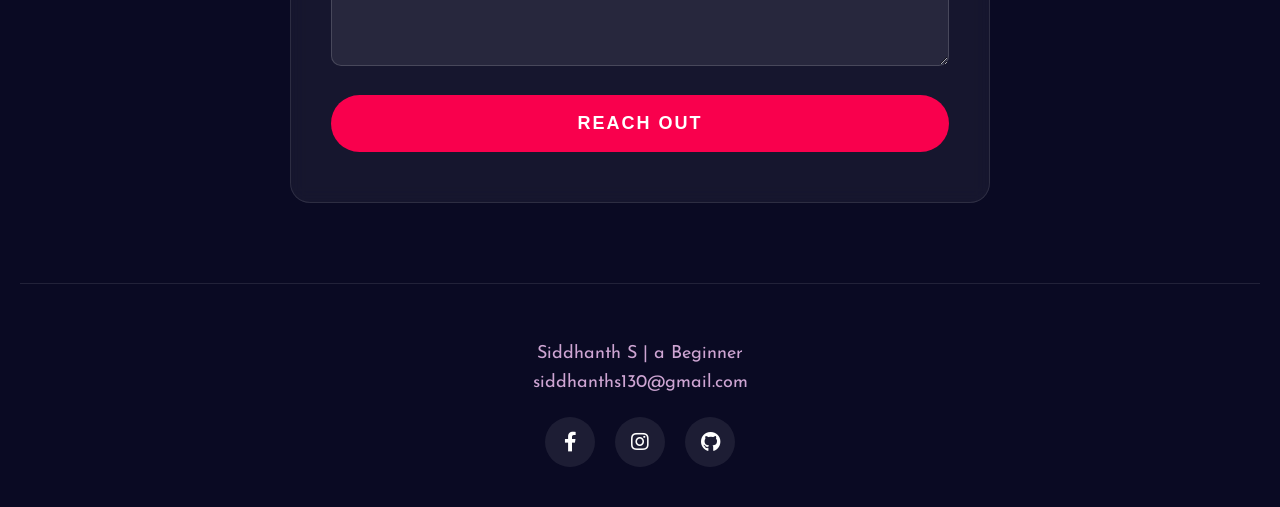
==== commit 7463dda9: "Update portfolio: remove To Do & Recipe projects, update contact email and social links" ====
--- a/index.html
+++ b/index.html
@@ -253,40 +253,10 @@
               >View Project <i class="fas fa-arrow-right"></i
             ></a>
           </div>
-          <div
-            class="project-card"
-            data-aos="fade-up"
-            data-aos-anchor-placement="top-bottom"
-            data-aos-delay="100"
-          >
-            <div class="project-icon">
-              <i class="fas fa-tasks"></i>
-            </div>
-            <h3>To Do Web</h3>
-            <p>Task management application</p>
-            <a href="#" class="project-link"
-              >View Project <i class="fas fa-arrow-right"></i
-            ></a>
-          </div>
 <div
             class="project-card"
             data-aos="fade-up"
             data-aos-anchor-placement="top-bottom"
-            data-aos-delay="200"
-          >
-            <div class="project-icon">
-              <i class="fas fa-utensils"></i>
-            </div>
-            <h3>Recipe Finder</h3>
-            <p>Discover delicious recipes</p>
-            <a href="#" class="project-link"
-              >View Project <i class="fas fa-arrow-right"></i
-            ></a>
-          </div>
-<div
-            class="project-card"
-            data-aos="fade-up"
-            data-aos-anchor-placement="top-bottom"
             data-aos-delay="300"
           >
             <div class="project-icon">
@@ -294,8 +264,8 @@
             </div>
             <h3>Web Games</h3>
             <p>Interactive web games collection</p>
-            <a
-              href="https://hemanth-js.github.io/web-games"
+<a
+              href="https://github.com/siddhanths13"
               class="project-link"
               target="_blank"
               >View Project <i class="fas fa-arrow-right"></i
@@ -324,8 +294,8 @@
 
       <!-- ===================== CONTACT ===================== -->
       <div class="contact-form">
-        <form
-          action="https://formsubmit.co/hemanthjs1226@gmail.com"
+<form
+          action="https://formsubmit.co/siddhanths130@gmail.com"
           method="POST"
           id="contact"
         >
@@ -378,8 +348,8 @@
         </p>
         <div class="social" data-aos="fade-up" data-aos-anchor-placement="top-bottom">
           <a href="#"><i class="fab fa-facebook-f"></i></a>
-          <a href="https://www.instagram.com/hemanth._.js"><i class="fab fa-instagram"></i></a>
-          <a href="https://github.com/hemanth-js"><i class="fab fa-github"></i></a>
+<a href="https://www.instagram.com/siddhanth13_"><i class="fab fa-instagram"></i></a>
+          <a href="https://github.com/siddhanths13"><i class="fab fa-github"></i></a>
         </div>
       </footer>
       <!-- End of footer -->
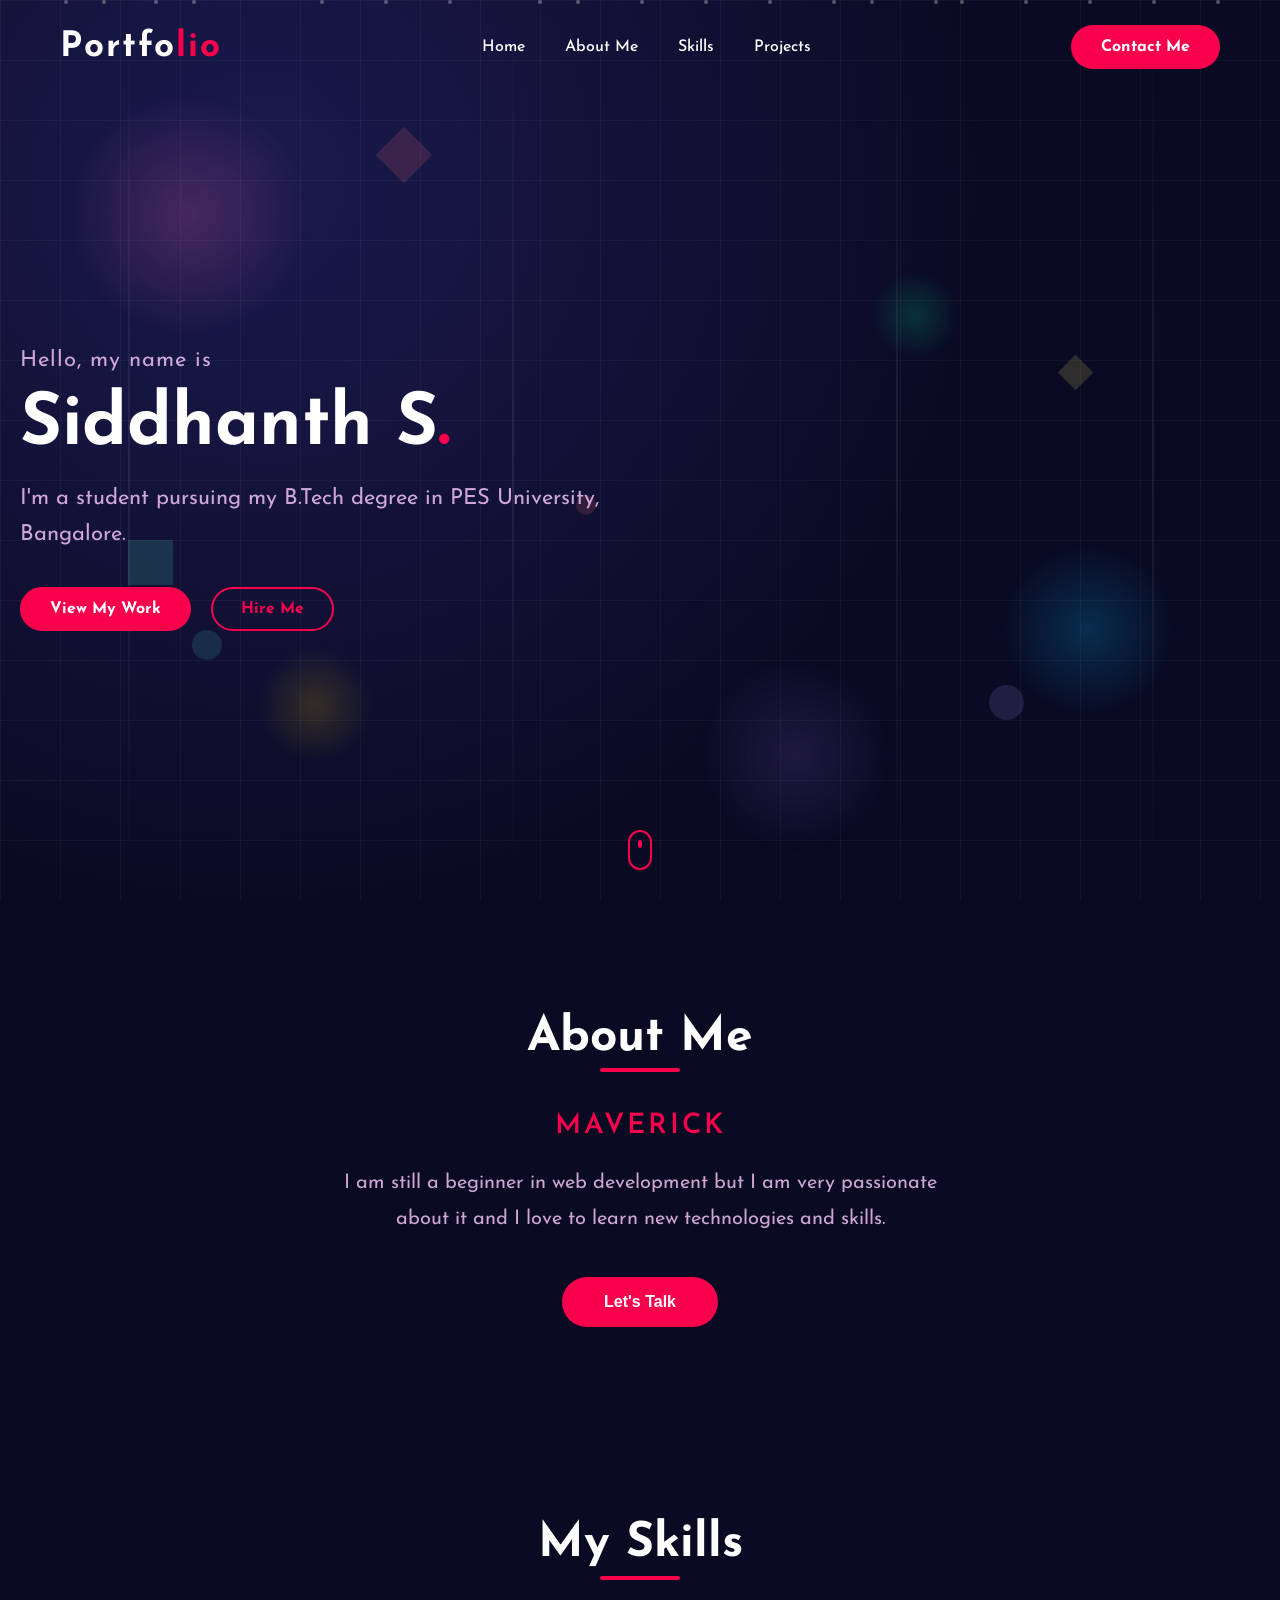
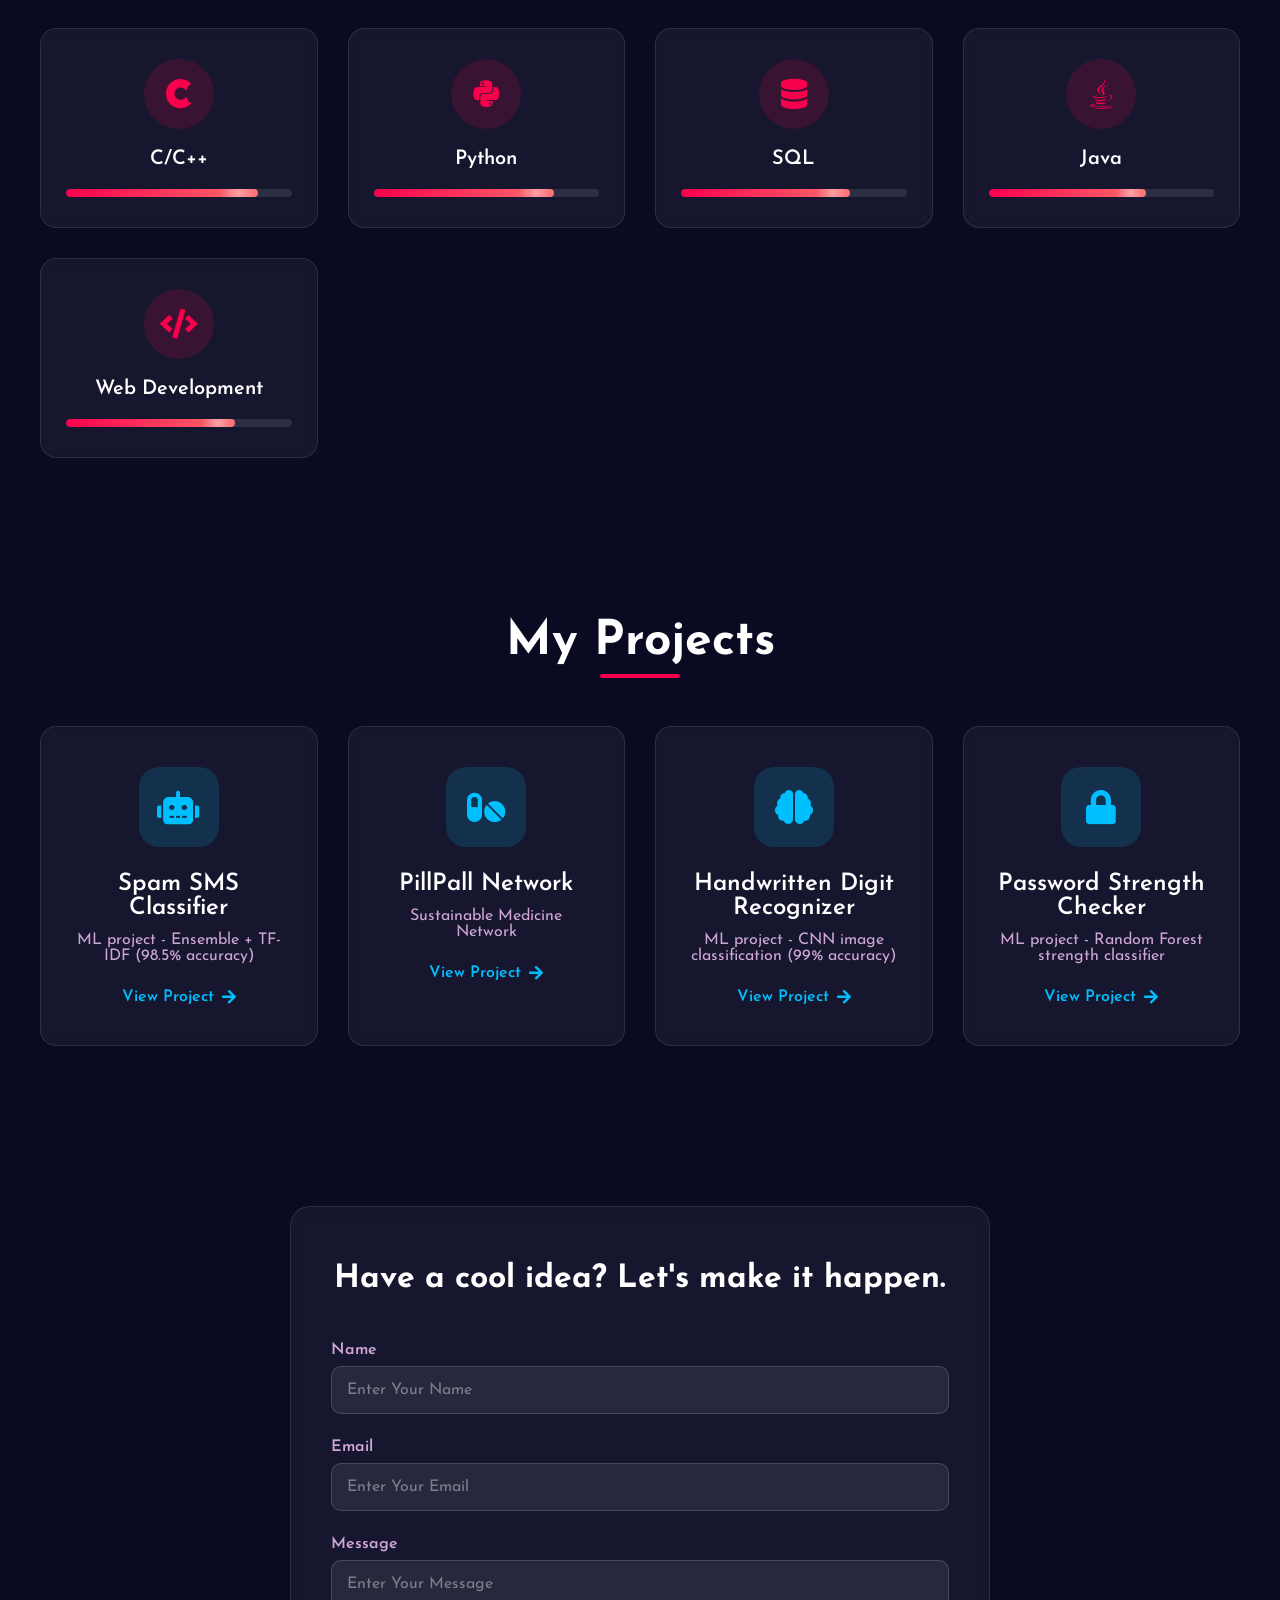
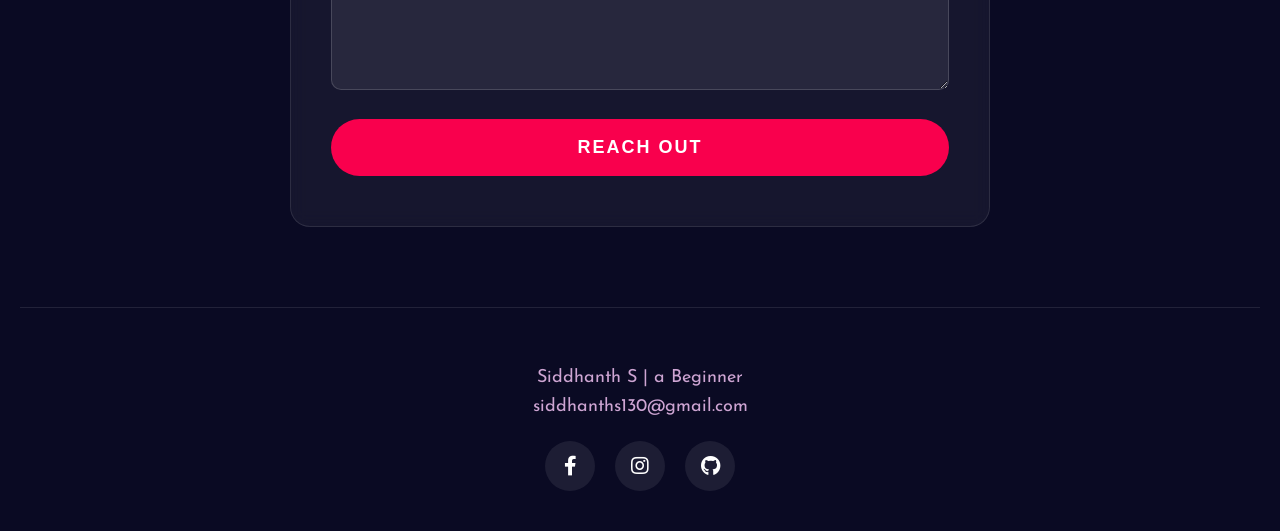
==== commit ddd02e61: "Add ML projects: digit recognizer and password strength checker" ====
--- a/index.html
+++ b/index.html
@@ -260,24 +260,6 @@
             data-aos-delay="300"
           >
             <div class="project-icon">
-              <i class="fas fa-gamepad"></i>
-            </div>
-            <h3>Web Games</h3>
-            <p>Interactive web games collection</p>
-<a
-              href="https://github.com/siddhanths13"
-              class="project-link"
-              target="_blank"
-              >View Project <i class="fas fa-arrow-right"></i
-            ></a>
-          </div>
-          <div
-            class="project-card"
-            data-aos="fade-up"
-            data-aos-anchor-placement="top-bottom"
-            data-aos-delay="400"
-          >
-            <div class="project-icon">
               <i class="fas fa-pills"></i>
             </div>
             <h3>PillPall Network</h3>
@@ -289,6 +271,40 @@
               >View Project <i class="fas fa-arrow-right"></i
             ></a>
           </div>
+          <div
+            class="project-card"
+            data-aos="fade-up"
+            data-aos-anchor-placement="top-bottom"
+            data-aos-delay="450"
+          >
+            <div class="project-icon">
+              <i class="fas fa-brain"></i>
+            </div>
+            <h3>Handwritten Digit Recognizer</h3>
+            <p>ML project - CNN image classification (99% accuracy)</p>
+            <a
+              href="ml-projects/digit-recognizer/demo/index.html"
+              class="project-link"
+              >View Project <i class="fas fa-arrow-right"></i
+            ></a>
+          </div>
+          <div
+            class="project-card"
+            data-aos="fade-up"
+            data-aos-anchor-placement="top-bottom"
+            data-aos-delay="600"
+          >
+            <div class="project-icon">
+              <i class="fas fa-lock"></i>
+            </div>
+            <h3>Password Strength Checker</h3>
+            <p>ML project - Random Forest strength classifier</p>
+            <a
+              href="ml-projects/password-checker/demo/index.html"
+              class="project-link"
+              >View Project <i class="fas fa-arrow-right"></i
+            ></a>
+          </div>
         </div>
       </section>
 
@@ -299,6 +315,9 @@
           method="POST"
           id="contact"
         >
+          <input type="hidden" name="_subject" value="New message from your portfolio!" />
+          <input type="hidden" name="_captcha" value="false" />
+          <input type="hidden" name="_next" value="https://siddhanths13.github.io/thankyou.html" />
           <h1 data-aos="fade-up" data-aos-anchor-placement="top-bottom">
             Have a cool idea? Let's make it happen.
           </h1>
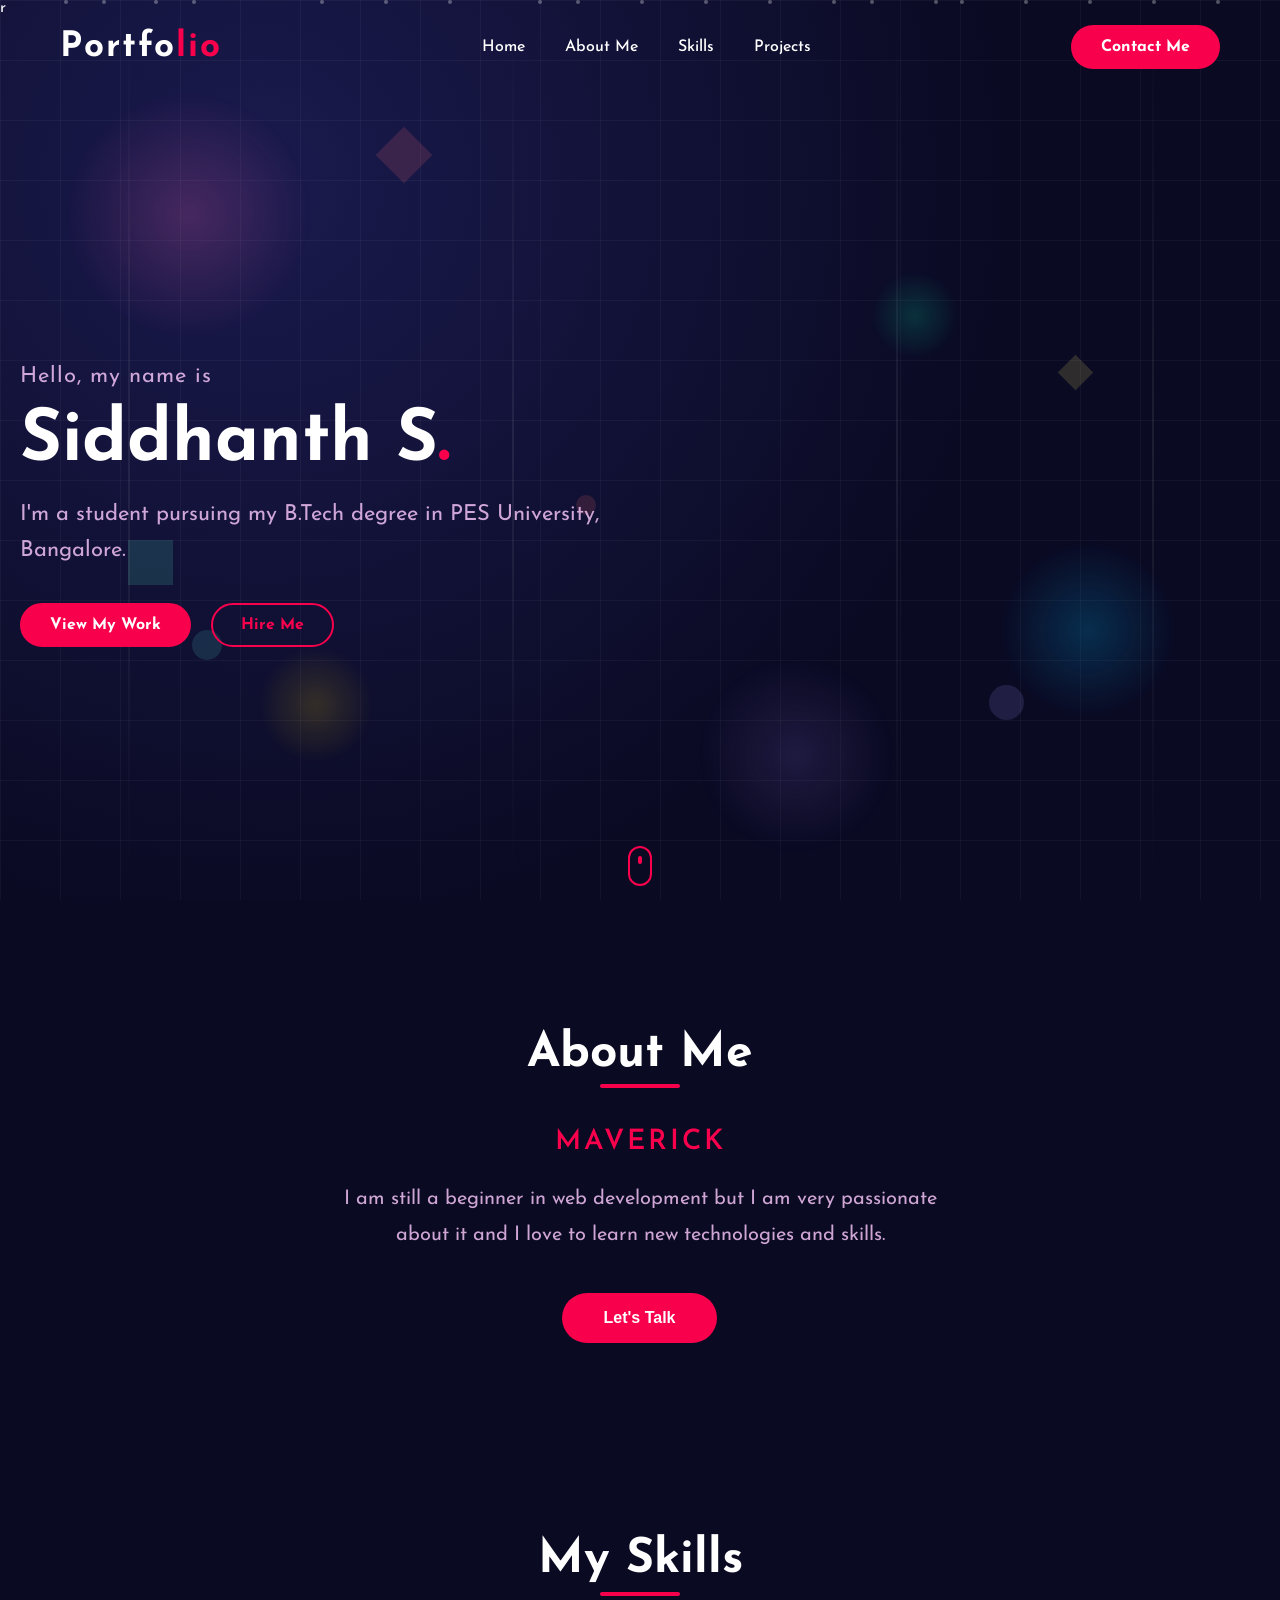
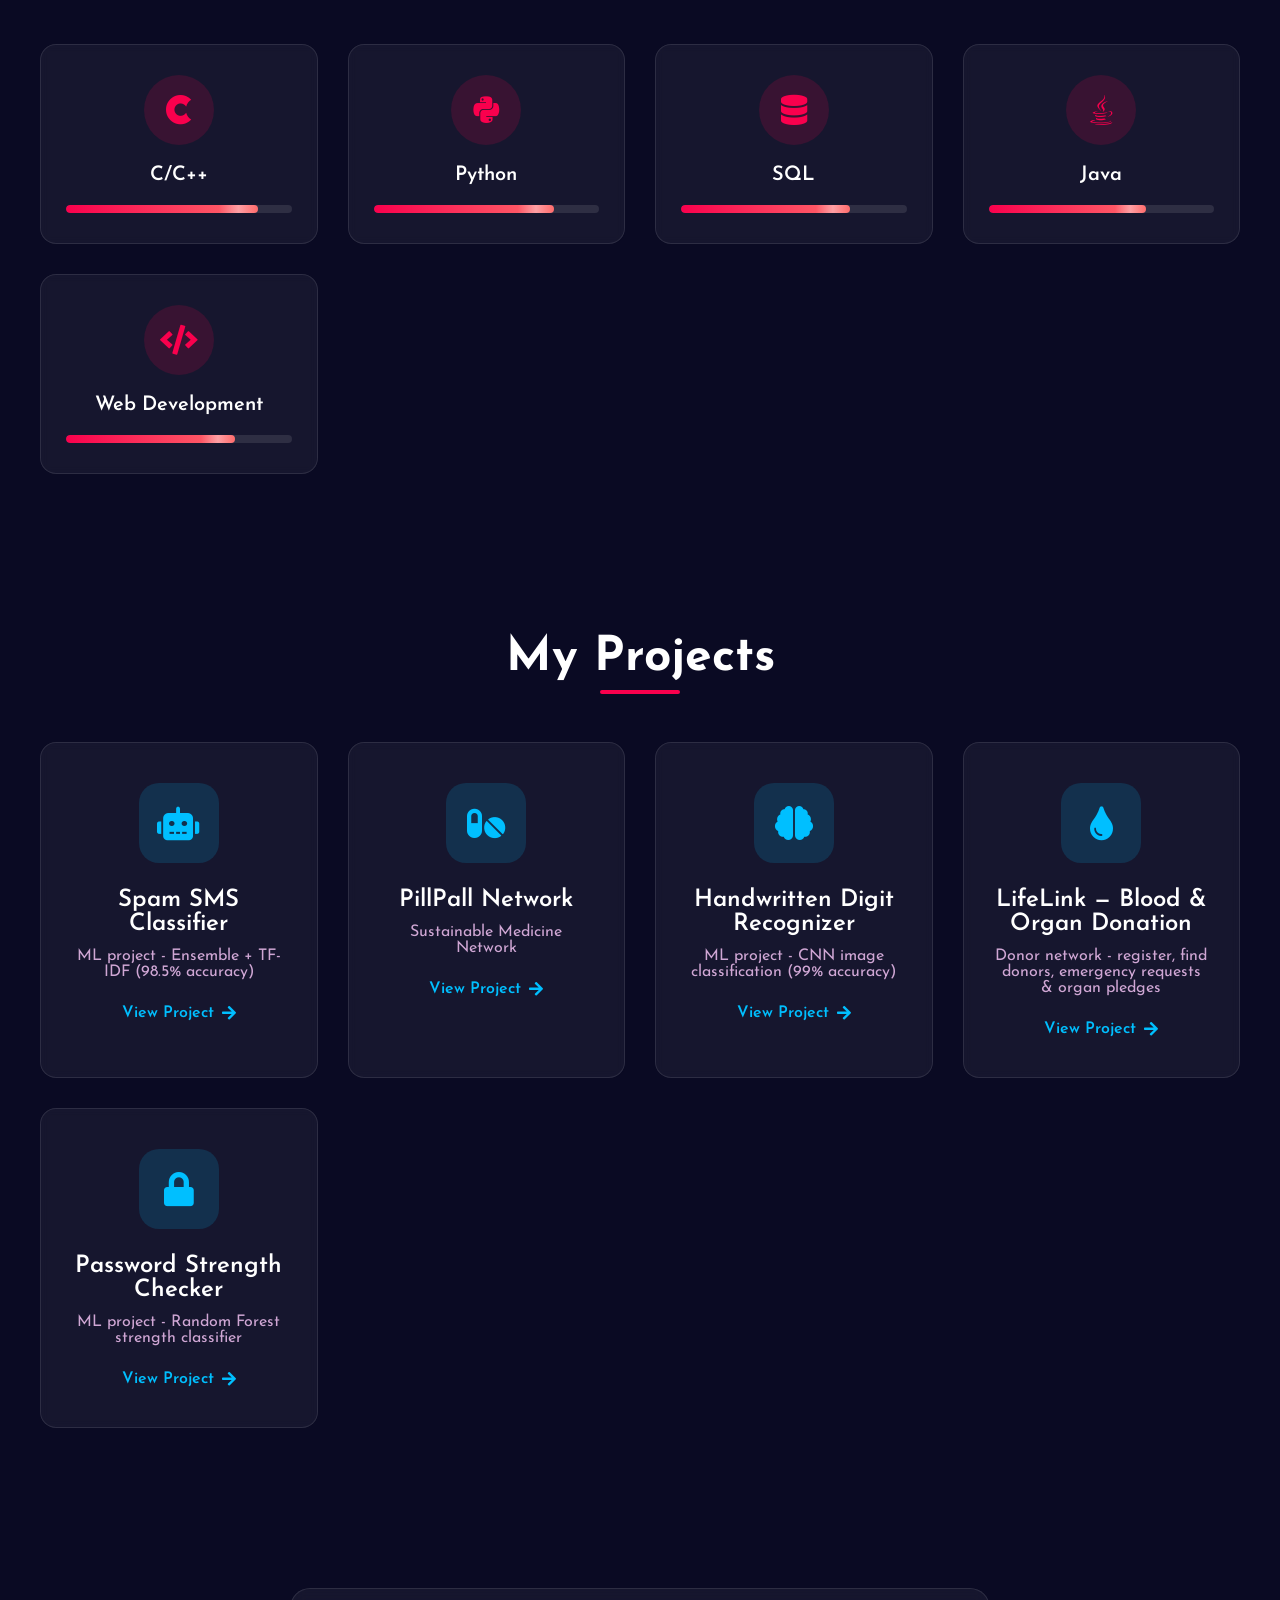
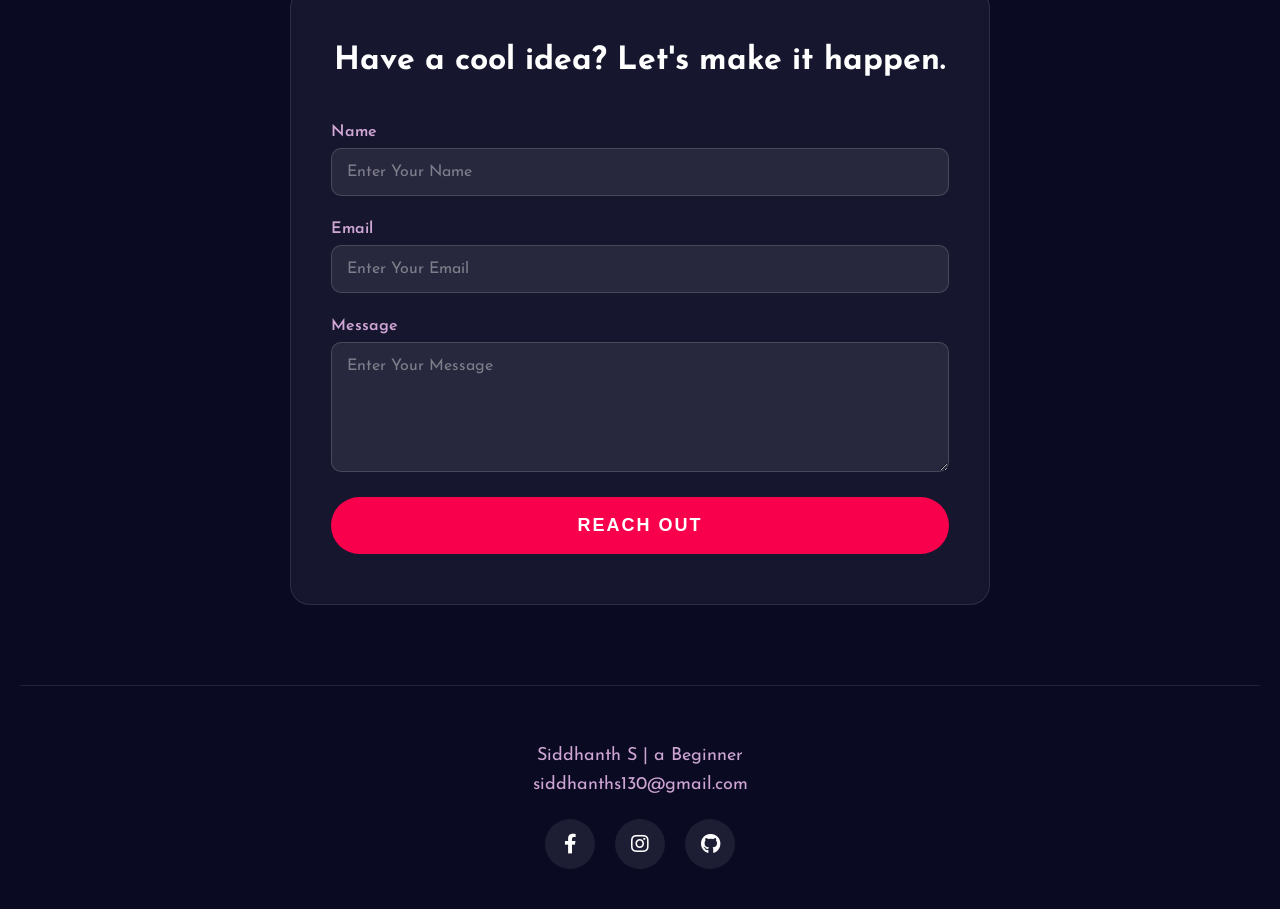
==== commit 782f3bd9: "Add LifeLink blood & organ donation system project" ====
--- a/index.html
+++ b/index.html
@@ -1,4 +1,4 @@
-<!DOCTYPE html>
+r<!DOCTYPE html>
 <html lang="en">
   <head>
     <meta charset="UTF-8" />
@@ -295,6 +295,23 @@
             data-aos-delay="600"
           >
             <div class="project-icon">
+              <i class="fas fa-tint"></i>
+            </div>
+            <h3>LifeLink — Blood & Organ Donation</h3>
+            <p>Donor network - register, find donors, emergency requests &amp; organ pledges</p>
+            <a
+              href="projects/blood-organ-donation/index.html"
+              class="project-link"
+              >View Project <i class="fas fa-arrow-right"></i
+            ></a>
+          </div>
+          <div
+            class="project-card"
+            data-aos="fade-up"
+            data-aos-anchor-placement="top-bottom"
+            data-aos-delay="750"
+          >
+            <div class="project-icon">
               <i class="fas fa-lock"></i>
             </div>
             <h3>Password Strength Checker</h3>
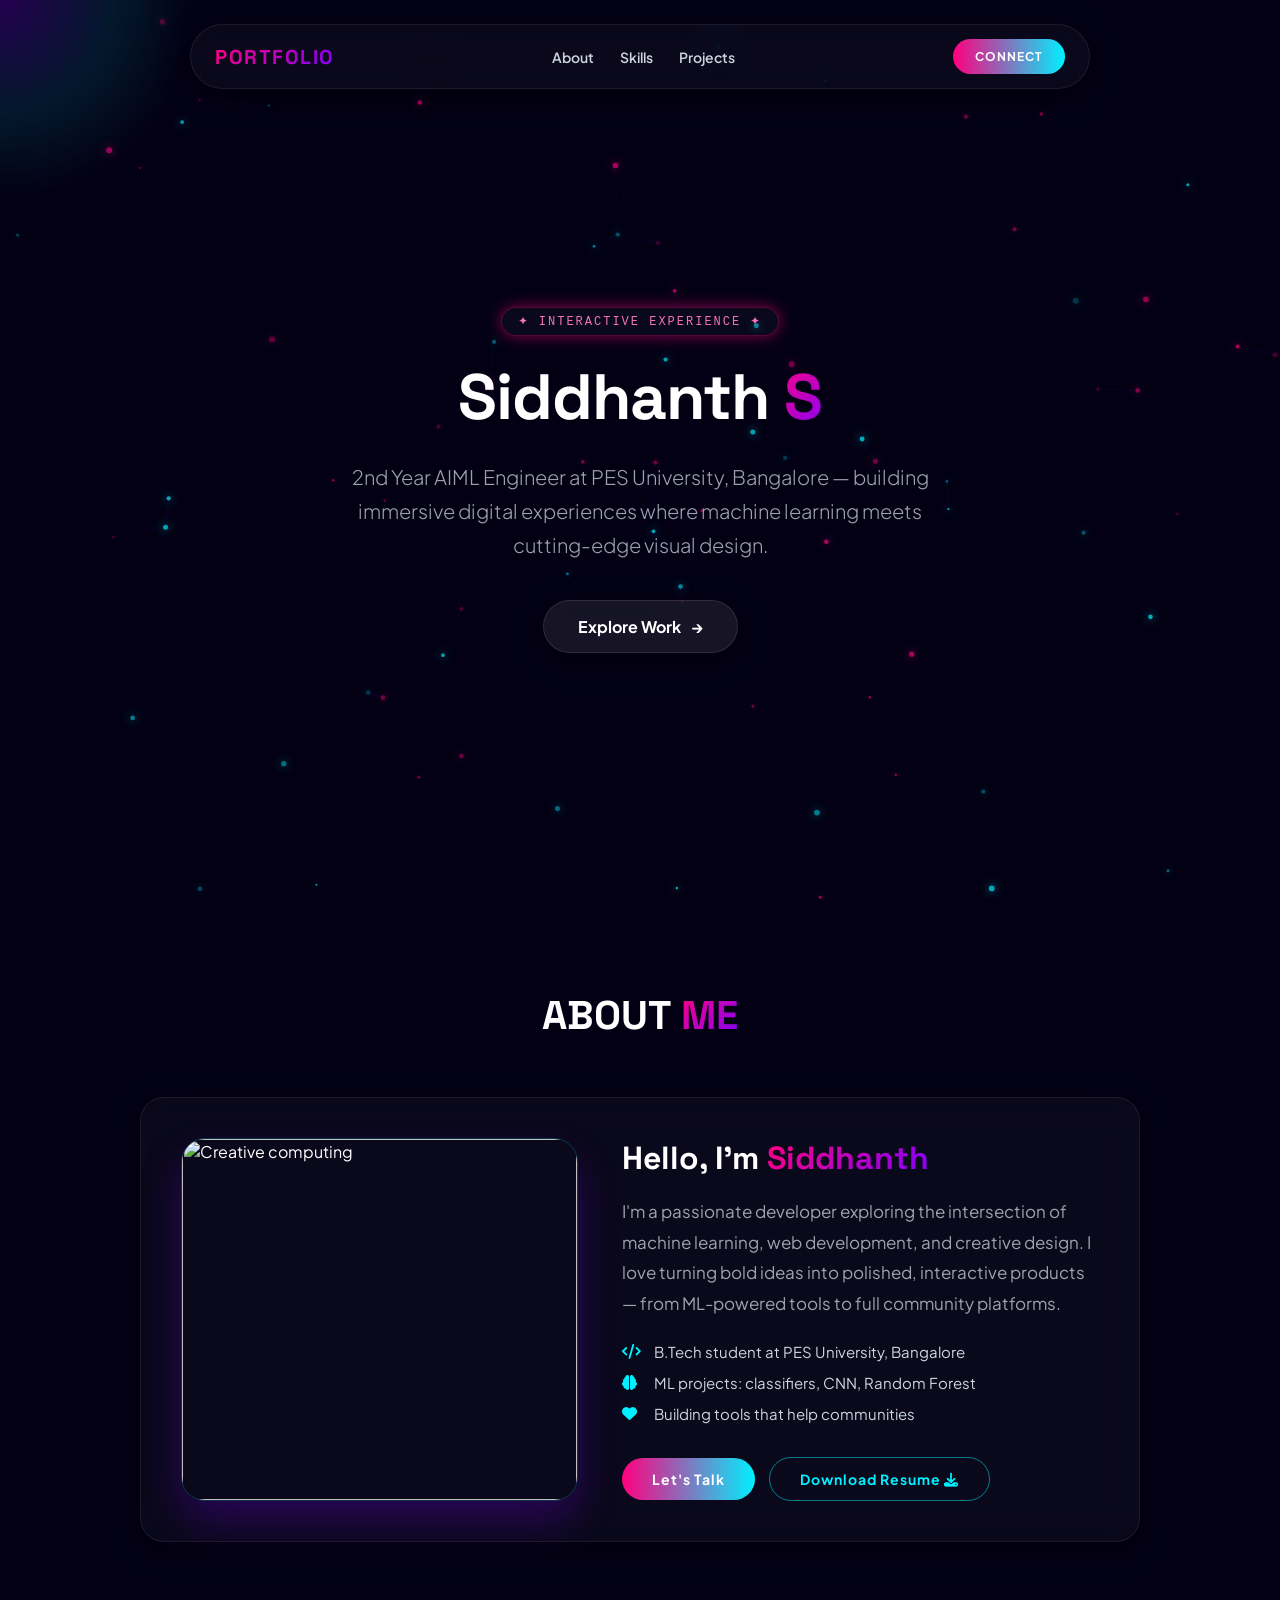
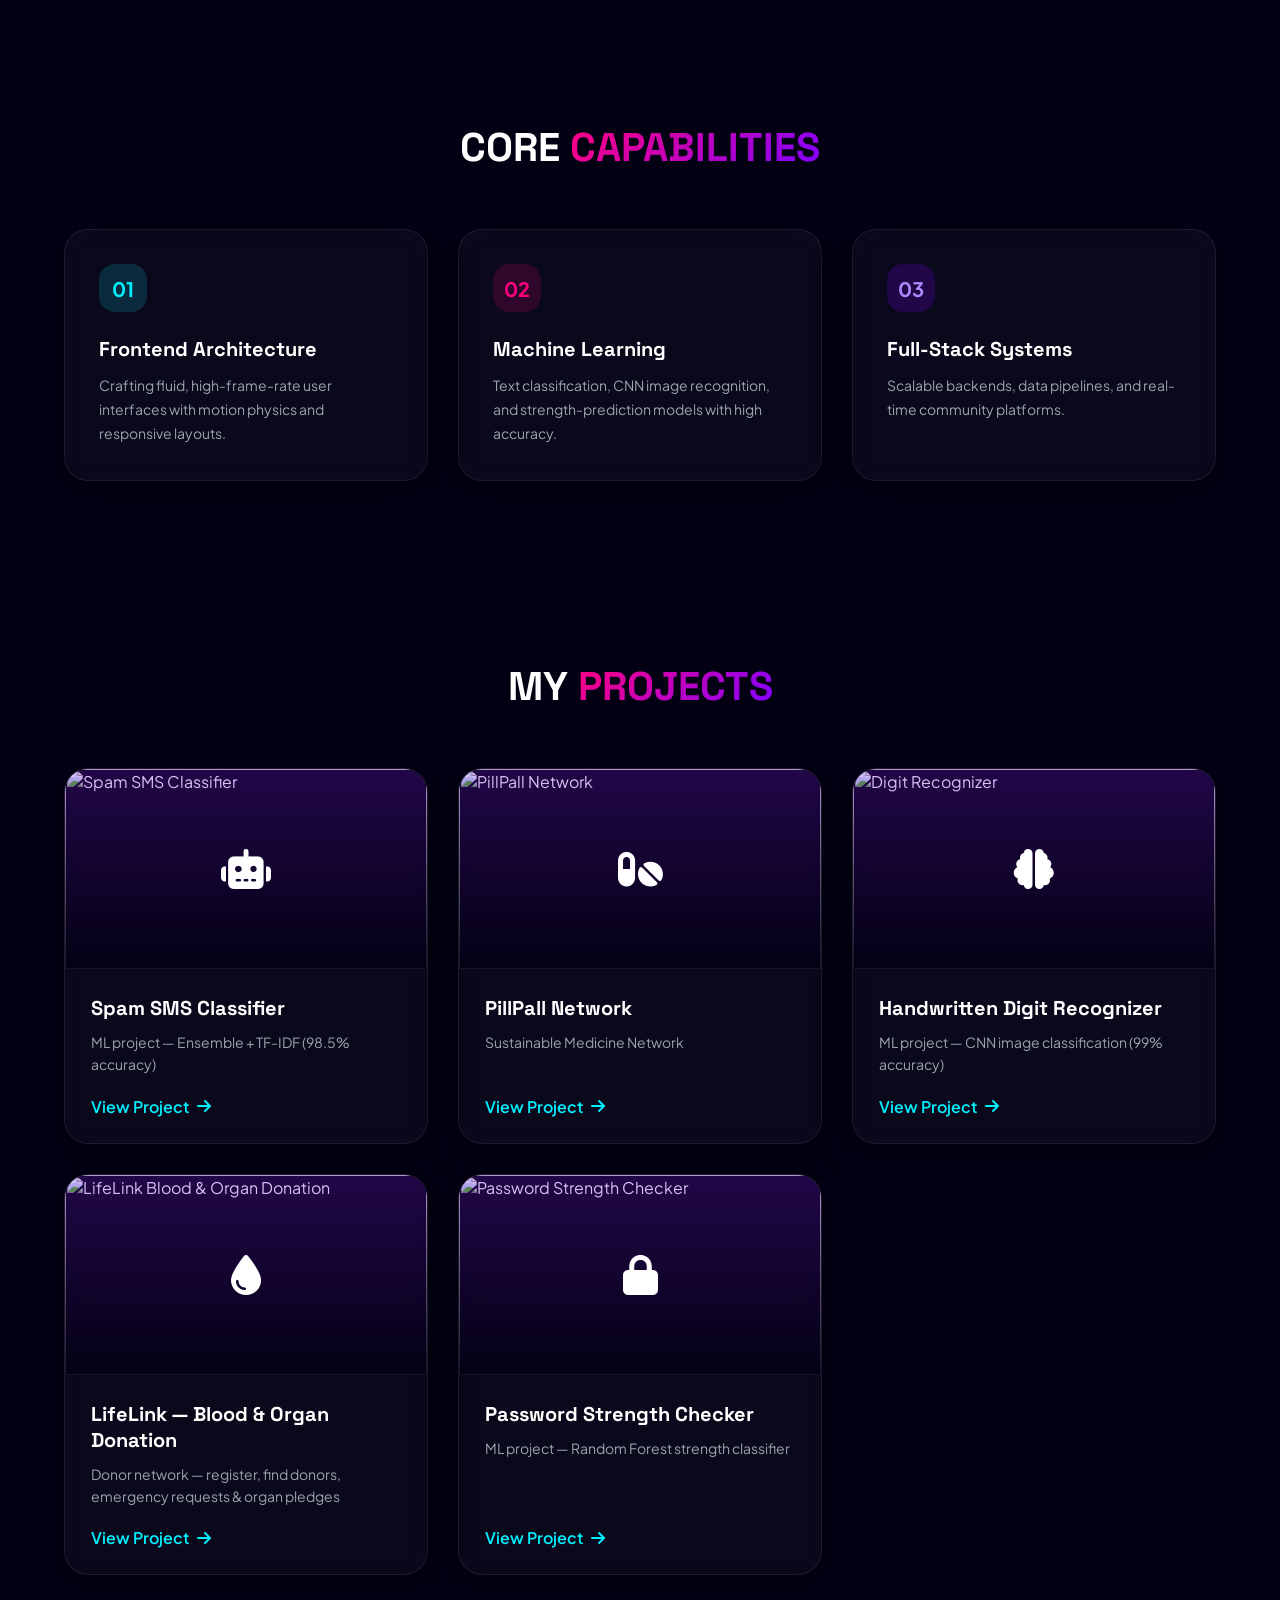
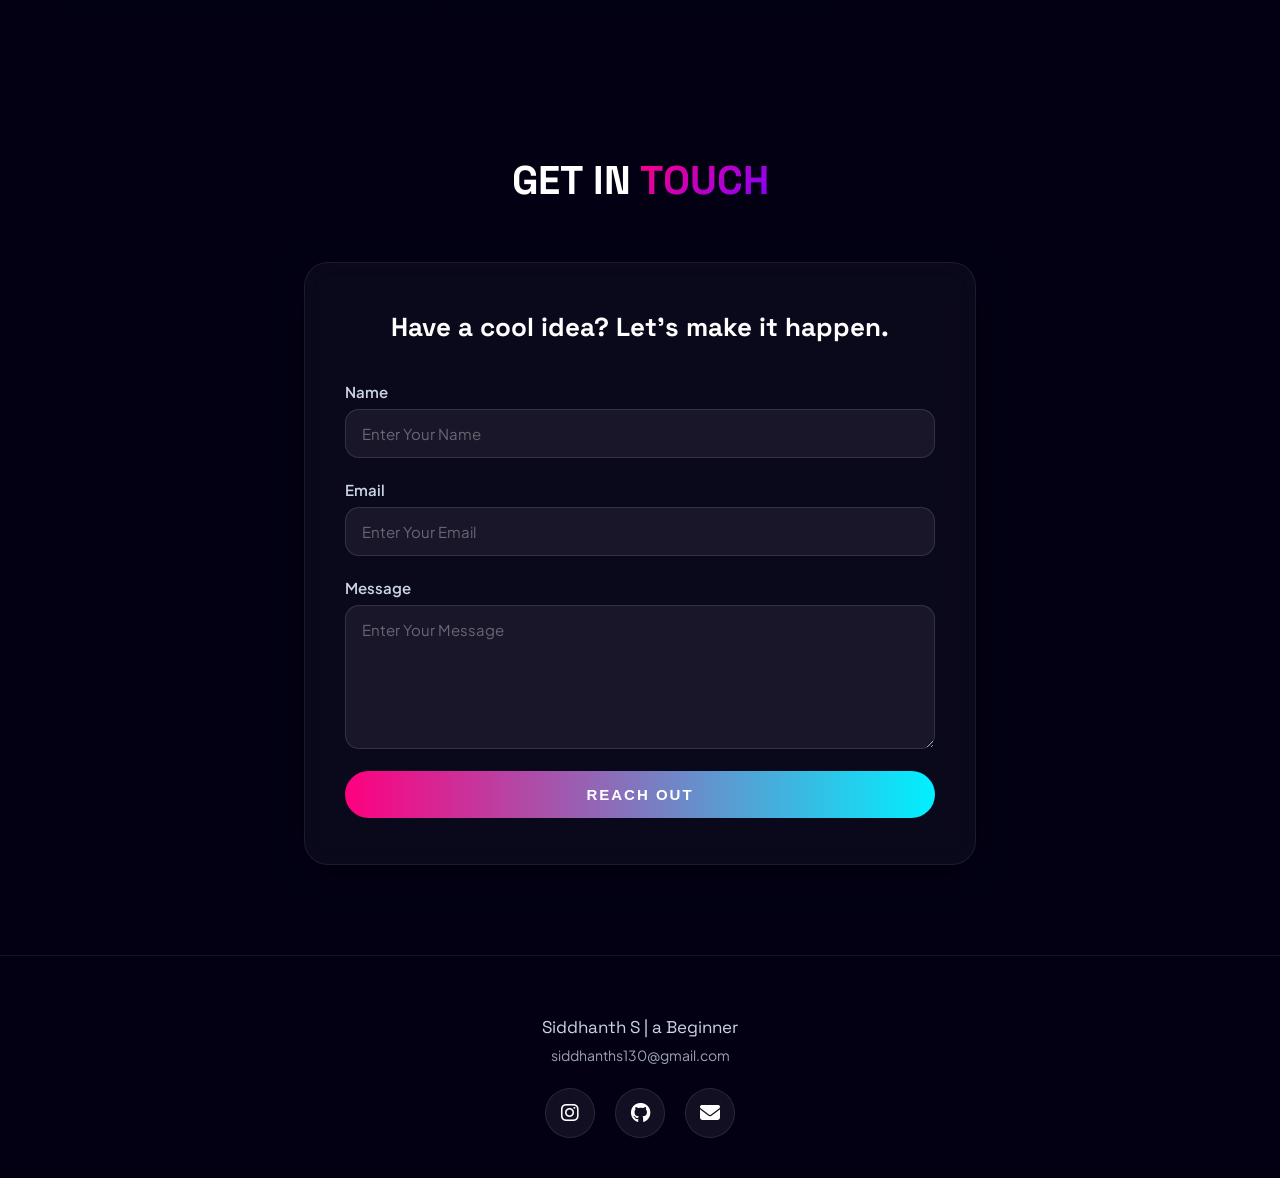
==== commit db7e60f5: "Redesign portfolio with interactive neon UI, add resume download" ====
--- a/index.html
+++ b/index.html
@@ -1,447 +1,300 @@
-r<!DOCTYPE html>
+<the imange !DOCTYPE html>
 <html lang="en">
-  <head>
-    <meta charset="UTF-8" />
-    <meta http-equiv="X-UA-Compatible" content="IE=edge" />
-    <meta name="viewport" content="width=device-width, initial-scale=1.0" />
-    <title>Portfolio | Beginner</title>
-
-    <!-- Fonts -->
-    <link rel="preconnect" href="https://fonts.gstatic.com" />
-    <link
-      href="https://fonts.googleapis.com/css2?family=Josefin+Sans:ital,wght@0,100;0,200;0,300;0,400;0,500;0,600;0,700;1,100;1,200;1,300;1,400;1,500;1,600;1,700&display=swap"
-      rel="stylesheet"
-    />
-
-    <!-- Icons -->
-    <link
-      rel="stylesheet"
-      href="https://cdnjs.cloudflare.com/ajax/libs/font-awesome/5.15.3/css/all.min.css"
-      crossorigin="anonymous"
-      referrerpolicy="no-referrer"
-    />
-
-    <!-- Scroll animation -->
-    <link rel="stylesheet" href="https://unpkg.com/aos@next/dist/aos.css" />
-
-    <!-- Css File -->
-    <link rel="stylesheet" href="index.css" />
-  </head>
-
-  <body>
-    <!-- Animated Background -->
-    <div class="animated-bg"></div>
-
-    <!-- Animated Grid -->
-    <div class="animated-grid"></div>
-
-    <!-- Animated Circles -->
-    <div class="animated-circles">
-      <div class="circle circle-1"></div>
-      <div class="circle circle-2"></div>
-      <div class="circle circle-3"></div>
-      <div class="circle circle-4"></div>
-      <div class="circle circle-5"></div>
-    </div>
-
-    <!-- Floating Shapes -->
-    <div class="floating-shapes">
-      <div class="shape shape-1"></div>
-      <div class="shape shape-2"></div>
-      <div class="shape shape-3"></div>
-      <div class="shape shape-4"></div>
-      <div class="shape shape-5"></div>
-      <div class="shape shape-6"></div>
-    </div>
-
-    <!-- Animated Lines -->
-    <div class="animated-lines">
-      <div class="line line-1"></div>
-      <div class="line line-2"></div>
-      <div class="line line-3"></div>
-      <div class="line line-4"></div>
-    </div>
-
-    <!-- Particles -->
-    <div class="particles">
-      <div class="particle"></div>
-      <div class="particle"></div>
-      <div class="particle"></div>
-      <div class="particle"></div>
-      <div class="particle"></div>
-      <div class="particle"></div>
-      <div class="particle"></div>
-      <div class="particle"></div>
-      <div class="particle"></div>
-      <div class="particle"></div>
-      <div class="particle"></div>
-      <div class="particle"></div>
-      <div class="particle"></div>
-      <div class="particle"></div>
-      <div class="particle"></div>
-      <div class="particle"></div>
-      <div class="particle"></div>
-      <div class="particle"></div>
-      <div class="particle"></div>
-      <div class="particle"></div>
-    </div>
-
-    <div class="container">
-      <!-- ===================== HERO ===================== -->
-      <div class="hero">
-        <nav>
-          <h2 class="logo">Portfo<span>lio</span></h2>
-          <ul>
-            <li><a href="#home">Home</a></li>
-            <li><a href="#about">About Me</a></li>
-            <li><a href="#skills">Skills</a></li>
-            <li><a href="#projects">Projects</a></li>
-          </ul>
-          <a href="#contact" class="btn">Contact Me</a>
+<head>
+    <meta charset="UTF-8">
+    <meta name="viewport" content="width=device-width, initial-scale=1.0">
+    <title>Siddhanth S | Interactive Portfolio</title>
+    <link rel="preconnect" href="https://fonts.googleapis.com">
+    <link href="https://fonts.googleapis.com/css2?family=Plus+Jakarta+Sans:wght@300;400;700;800&family=Space+Grotesk:wght@500;700&display=swap" rel="stylesheet">
+    <link rel="stylesheet" href="https://cdnjs.cloudflare.com/ajax/libs/font-awesome/6.5.1/css/all.min.css" crossorigin="anonymous" referrerpolicy="no-referrer">
+    <link rel="stylesheet" href="index.css">
+</head>
+<body class="min-h-screen relative overflow-x-hidden">
+
+    <!-- Animated Background Canvas & Cursor -->
+    <canvas id="bg-canvas"></canvas>
+    <div class="cursor-glow" id="cursor"></div>
+
+    <!-- Navigation Bar -->
+    <header class="site-header">
+        <nav class="glass-card nav">
+            <span class="logo animated-gradient-text">PORTFOLIO</span>
+            <div class="nav-links">
+                <a href="#about">About</a>
+                <a href="#skills">Skills</a>
+                <a href="#projects">Projects</a>
+            </div>
+            <a href="#contact" class="btn-connect">CONNECT</a>
         </nav>
-
-        <div class="content">
-          <h4 data-aos="fade-up" data-aos-anchor-placement="top-bottom">
-            Hello, my name is
-          </h4>
-          <h1 data-aos="fade-up" data-aos-anchor-placement="top-bottom">
-            Siddhanth S<span>.</span>
-          </h1>
-          <h3 data-aos="fade-up" data-aos-anchor-placement="top-bottom">
-            I'm a student pursuing my B.Tech degree in PES
-            University, Bangalore.
-          </h3>
-          <div class="cta-buttons">
-            <a href="#projects" class="btn primary">View My Work</a>
-            <a href="#contact" class="btn outline">Hire Me</a>
-          </div>
-        </div>
-
-        <div class="scroll-indicator">
-          <span></span>
-        </div>
-      </div>
-      <!--End of hero-->
-
-      <!-- ===================== ABOUT ===================== -->
-      <section class="about" id="about">
-        <div class="main">
-          <div class="about-text">
-            <h2 data-aos="fade-up" data-aos-anchor-placement="top-bottom">
-              About Me
-            </h2>
-            <h5 data-aos="fade-up" data-aos-anchor-placement="top-bottom">
-              <span>MAVERICK</span>
-            </h5>
-            <p data-aos="fade-up" data-aos-anchor-placement="top-bottom">
-              I am still a beginner in web development but I am very passionate
-              about it and I love to learn new technologies and skills.
+    </header>
+
+    <!-- Hero Section -->
+    <section class="hero">
+        <div class="hero-inner">
+            <div class="hero-badge neon-pill">
+                ✦ Interactive Experience ✦
+            </div>
+<h1 class="hero-title">
+                Siddhanth <span class="animated-gradient-text">S</span>
+            </h1>
+            <p class="hero-subtitle">
+                2nd Year AIML Engineer at PES University, Bangalore — building immersive digital experiences where machine learning meets cutting-edge visual design.
             </p>
-            <button
-              type="button"
-              data-aos="fade-up"
-              data-aos-anchor-placement="top-bottom"
-              onclick="location.href='#contact';"
-            >
-              Let's Talk
-            </button>
-          </div>
-        </div>
-      </section>
-      <!-- End of About me -->
-
-      <!-- ===================== SKILLS ===================== -->
-      <section class="skills" id="skills">
-        <h2 data-aos="fade-up" data-aos-anchor-placement="top-bottom">
-          My Skills
-        </h2>
-        <div class="skills-container">
-          <div
-            class="skill-card"
-            data-aos="fade-up"
-            data-aos-anchor-placement="top-bottom"
-            data-aos-delay="0"
-          >
-            <div class="skill-icon">
-              <i class="fab fa-cuttlefish"></i>
-            </div>
-            <h3>C/C++</h3>
-            <div class="skill-bar">
-              <div class="skill-progress" data-skill="85"></div>
-            </div>
-          </div>
-          <div
-            class="skill-card"
-            data-aos="fade-up"
-            data-aos-anchor-placement="top-bottom"
-            data-aos-delay="100"
-          >
-            <div class="skill-icon">
-              <i class="fab fa-python"></i>
-            </div>
-            <h3>Python</h3>
-            <div class="skill-bar">
-              <div class="skill-progress" data-skill="80"></div>
-            </div>
-          </div>
-          <div
-            class="skill-card"
-            data-aos="fade-up"
-            data-aos-anchor-placement="top-bottom"
-            data-aos-delay="200"
-          >
-            <div class="skill-icon">
-              <i class="fas fa-database"></i>
-            </div>
-            <h3>SQL</h3>
-            <div class="skill-bar">
-              <div class="skill-progress" data-skill="75"></div>
-            </div>
-          </div>
-          <div
-            class="skill-card"
-            data-aos="fade-up"
-            data-aos-anchor-placement="top-bottom"
-            data-aos-delay="300"
-          >
-            <div class="skill-icon">
-              <i class="fab fa-java"></i>
-            </div>
-            <h3>Java</h3>
-            <div class="skill-bar">
-              <div class="skill-progress" data-skill="70"></div>
-            </div>
-          </div>
-          <div
-            class="skill-card"
-            data-aos="fade-up"
-            data-aos-anchor-placement="top-bottom"
-            data-aos-delay="400"
-          >
-            <div class="skill-icon">
-              <i class="fas fa-code"></i>
-            </div>
-            <h3>Web Development</h3>
-            <div class="skill-bar">
-              <div class="skill-progress" data-skill="75"></div>
-            </div>
-          </div>
-        </div>
-      </section>
-      <!-- End of Skills -->
-
-      <!-- ===================== PROJECTS ===================== -->
-      <section class="projects" id="projects">
-        <h2 data-aos="fade-up" data-aos-anchor-placement="top-bottom">
-          My Projects
-        </h2>
-<div class="projectBox">
-          <div
-            class="project-card"
-            data-aos="fade-up"
-            data-aos-anchor-placement="top-bottom"
-            data-aos-delay="0"
-          >
-            <div class="project-icon">
-              <i class="fas fa-robot"></i>
-            </div>
-<h3>Spam SMS Classifier</h3>
-            <p>ML project - Ensemble + TF-IDF (98.5% accuracy)</p>
-            <a
-              href="ml-projects/spam-classifier/demo/index.html"
-              class="project-link"
-              >View Project <i class="fas fa-arrow-right"></i
-            ></a>
-          </div>
-<div
-            class="project-card"
-            data-aos="fade-up"
-            data-aos-anchor-placement="top-bottom"
-            data-aos-delay="300"
-          >
-            <div class="project-icon">
-              <i class="fas fa-pills"></i>
-            </div>
-            <h3>PillPall Network</h3>
-            <p>Sustainable Medicine Network</p>
-            <a
-              href="https://pillpal-network-xs0c.onrender.com/"
-              class="project-link"
-              target="_blank"
-              >View Project <i class="fas fa-arrow-right"></i
-            ></a>
-          </div>
-          <div
-            class="project-card"
-            data-aos="fade-up"
-            data-aos-anchor-placement="top-bottom"
-            data-aos-delay="450"
-          >
-            <div class="project-icon">
-              <i class="fas fa-brain"></i>
-            </div>
-            <h3>Handwritten Digit Recognizer</h3>
-            <p>ML project - CNN image classification (99% accuracy)</p>
-            <a
-              href="ml-projects/digit-recognizer/demo/index.html"
-              class="project-link"
-              >View Project <i class="fas fa-arrow-right"></i
-            ></a>
-          </div>
-          <div
-            class="project-card"
-            data-aos="fade-up"
-            data-aos-anchor-placement="top-bottom"
-            data-aos-delay="600"
-          >
-            <div class="project-icon">
-              <i class="fas fa-tint"></i>
-            </div>
-            <h3>LifeLink — Blood & Organ Donation</h3>
-            <p>Donor network - register, find donors, emergency requests &amp; organ pledges</p>
-            <a
-              href="projects/blood-organ-donation/index.html"
-              class="project-link"
-              >View Project <i class="fas fa-arrow-right"></i
-            ></a>
-          </div>
-          <div
-            class="project-card"
-            data-aos="fade-up"
-            data-aos-anchor-placement="top-bottom"
-            data-aos-delay="750"
-          >
-            <div class="project-icon">
-              <i class="fas fa-lock"></i>
-            </div>
-            <h3>Password Strength Checker</h3>
-            <p>ML project - Random Forest strength classifier</p>
-            <a
-              href="ml-projects/password-checker/demo/index.html"
-              class="project-link"
-              >View Project <i class="fas fa-arrow-right"></i
-            ></a>
-          </div>
-        </div>
-      </section>
-
-      <!-- ===================== CONTACT ===================== -->
-      <div class="contact-form">
-<form
-          action="https://formsubmit.co/siddhanths130@gmail.com"
-          method="POST"
-          id="contact"
-        >
-          <input type="hidden" name="_subject" value="New message from your portfolio!" />
-          <input type="hidden" name="_captcha" value="false" />
-          <input type="hidden" name="_next" value="https://siddhanths13.github.io/thankyou.html" />
-          <h1 data-aos="fade-up" data-aos-anchor-placement="top-bottom">
-            Have a cool idea? Let's make it happen.
-          </h1>
-          <div class="name" data-aos="fade-up" data-aos-anchor-placement="top-bottom">
-            <label for="name">Name</label>
-            <input
-              type="text"
-              name="Name"
-              placeholder="Enter Your Name"
-              required
-            />
-          </div>
-          <div class="email" data-aos="fade-up" data-aos-anchor-placement="top-bottom">
-            <label for="email">Email</label>
-            <input
-              type="email"
-              name="email"
-              id="emailid"
-              placeholder="Enter Your Email"
-              required
-            />
-          </div>
-          <div class="textarea" data-aos="fade-up" data-aos-anchor-placement="top-bottom">
-            <label for="message">Message</label>
-            <textarea
-              name="message"
-              id="message"
-              cols="20"
-              rows="6"
-              placeholder="Enter Your Message"
-            ></textarea>
-          </div>
-          <button type="submit" data-aos="fade-up" data-aos-anchor-placement="top-bottom">
-            REACH OUT
-          </button>
-        </form>
-      </div>
-      <!-- Contact Page -->
-
-      <!-- ===================== FOOTER ===================== -->
-      <footer>
-        <p data-aos="fade-up" data-aos-anchor-placement="top-bottom">
-          Siddhanth S | a Beginner
-        </p>
-        <p data-aos="fade-up" data-aos-anchor-placement="top-bottom">
-          siddhanths130@gmail.com
-        </p>
-        <div class="social" data-aos="fade-up" data-aos-anchor-placement="top-bottom">
-          <a href="#"><i class="fab fa-facebook-f"></i></a>
-<a href="https://www.instagram.com/siddhanth13_"><i class="fab fa-instagram"></i></a>
-          <a href="https://github.com/siddhanths13"><i class="fab fa-github"></i></a>
-        </div>
-      </footer>
-      <!-- End of footer -->
-    </div>
-    <!-- End of container -->
-
-    <!-- Scroll animation -->
-    <script src="https://unpkg.com/aos@next/dist/aos.js"></script>
+            <div class="hero-actions">
+                <a href="#projects" class="glass-card btn-explore">Explore Work <span class="arrow">→</span></a>
+            </div>
+        </div>
+    </section>
+
+    <!-- About Section -->
+    <section id="about" class="section">
+        <h2 class="section-title">ABOUT <span class="animated-gradient-text">ME</span></h2>
+        <div class="about-card glass-card">
+            <div class="about-grid">
+                <div class="about-visual">
+                    <img src="https://images.unsplash.com/photo-1518770660439-4636190af475?w=600&auto=format&fit=crop" alt="Creative computing" class="about-img float">
+                </div>
+                <div class="about-text">
+                    <h3 class="about-name font-heading">Hello, I'm <span class="animated-gradient-text">Siddhanth</span></h3>
+                    <p class="about-bio">
+                        I'm a passionate developer exploring the intersection of machine learning, web development, and creative design. I love turning bold ideas into polished, interactive products — from ML-powered tools to full community platforms.
+                    </p>
+                    <ul class="about-points">
+                        <li><i class="fas fa-code"></i> B.Tech student at PES University, Bangalore</li>
+                        <li><i class="fas fa-brain"></i> ML projects: classifiers, CNN, Random Forest</li>
+                        <li><i class="fas fa-heart"></i> Building tools that help communities</li>
+                    </ul>
+<div class="about-actions">
+                        <a href="#contact" class="btn-connect inline">Let's Talk</a>
+                        <a href="resume.png" download class="btn-connect inline outline">Download Resume <i class="fas fa-download"></i></a>
+                    </div>
+                </div>
+            </div>
+        </div>
+    </section>
+
+    <!-- Skills Section -->
+    <section id="skills" class="section">
+        <h2 class="section-title">CORE <span class="animated-gradient-text">CAPABILITIES</span></h2>
+        <div class="skills-grid">
+            <div class="glass-card skill-card float" style="animation-delay: 0s;">
+                <div class="skill-num cyan">01</div>
+                <h3 class="font-heading">Frontend Architecture</h3>
+                <p>Crafting fluid, high-frame-rate user interfaces with motion physics and responsive layouts.</p>
+            </div>
+            <div class="glass-card skill-card float" style="animation-delay: 0.5s;">
+                <div class="skill-num pink">02</div>
+                <h3 class="font-heading">Machine Learning</h3>
+                <p>Text classification, CNN image recognition, and strength-prediction models with high accuracy.</p>
+            </div>
+            <div class="glass-card skill-card float" style="animation-delay: 1s;">
+                <div class="skill-num purple">03</div>
+                <h3 class="font-heading">Full-Stack Systems</h3>
+                <p>Scalable backends, data pipelines, and real-time community platforms.</p>
+            </div>
+        </div>
+    </section>
+
+    <!-- Projects Section -->
+    <section id="projects" class="section">
+        <h2 class="section-title">MY <span class="animated-gradient-text">PROJECTS</span></h2>
+        <div class="projects-grid">
+            <!-- Spam SMS Classifier -->
+            <div class="glass-card project-card">
+                <div class="project-cover">
+                    <img src="https://images.unsplash.com/photo-1484704849700-f032a568e944?w=600&auto=format&fit=crop" alt="Spam SMS Classifier">
+                    <div class="cover-overlay"><i class="fas fa-robot"></i></div>
+                </div>
+                <div class="project-body">
+                    <h3 class="font-heading">Spam SMS Classifier</h3>
+                    <p>ML project — Ensemble + TF-IDF (98.5% accuracy)</p>
+                    <a href="ml-projects/spam-classifier/demo/index.html" class="project-link">View Project <i class="fas fa-arrow-right"></i></a>
+                </div>
+            </div>
+
+            <!-- PillPall Network -->
+            <div class="glass-card project-card">
+                <div class="project-cover">
+                    <img src="https://images.unsplash.com/photo-1584308666744-24d5c474f2ae?w=600&auto=format&fit=crop" alt="PillPall Network">
+                    <div class="cover-overlay"><i class="fas fa-pills"></i></div>
+                </div>
+                <div class="project-body">
+                    <h3 class="font-heading">PillPall Network</h3>
+                    <p>Sustainable Medicine Network</p>
+                    <a href="https://pillpal-network-xs0c.onrender.com/" class="project-link" target="_blank">View Project <i class="fas fa-arrow-right"></i></a>
+                </div>
+            </div>
+
+            <!-- Handwritten Digit Recognizer -->
+            <div class="glass-card project-card">
+                <div class="project-cover">
+                    <img src="https://images.unsplash.com/photo-1555255707-c07966088b7b?w=600&auto=format&fit=crop" alt="Digit Recognizer">
+                    <div class="cover-overlay"><i class="fas fa-brain"></i></div>
+                </div>
+                <div class="project-body">
+                    <h3 class="font-heading">Handwritten Digit Recognizer</h3>
+                    <p>ML project — CNN image classification (99% accuracy)</p>
+                    <a href="ml-projects/digit-recognizer/demo/index.html" class="project-link">View Project <i class="fas fa-arrow-right"></i></a>
+                </div>
+            </div>
+
+            <!-- LifeLink -->
+            <div class="glass-card project-card">
+                <div class="project-cover">
+                    <img src="https://images.unsplash.com/photo-1615461066841-6116e61058f4?w=600&auto=format&fit=crop" alt="LifeLink Blood & Organ Donation">
+                    <div class="cover-overlay"><i class="fas fa-tint"></i></div>
+                </div>
+                <div class="project-body">
+                    <h3 class="font-heading">LifeLink — Blood & Organ Donation</h3>
+                    <p>Donor network — register, find donors, emergency requests & organ pledges</p>
+                    <a href="projects/blood-organ-donation/index.html" class="project-link">View Project <i class="fas fa-arrow-right"></i></a>
+                </div>
+            </div>
+
+            <!-- Password Strength Checker -->
+            <div class="glass-card project-card">
+                <div class="project-cover">
+                    <img src="https://images.unsplash.com/photo-1563013544-824ae1b704d3?w=600&auto=format&fit=crop" alt="Password Strength Checker">
+                    <div class="cover-overlay"><i class="fas fa-lock"></i></div>
+                </div>
+                <div class="project-body">
+                    <h3 class="font-heading">Password Strength Checker</h3>
+                    <p>ML project — Random Forest strength classifier</p>
+                    <a href="ml-projects/password-checker/demo/index.html" class="project-link">View Project <i class="fas fa-arrow-right"></i></a>
+                </div>
+            </div>
+        </div>
+    </section>
+
+    <!-- Contact Section -->
+    <section id="contact" class="section contact-section">
+        <h2 class="section-title">GET IN <span class="animated-gradient-text">TOUCH</span></h2>
+        <div class="contact-card glass-card">
+            <h3 class="contact-heading font-heading">Have a cool idea? Let's make it happen.</h3>
+            <form action="https://formsubmit.co/siddhanths130@gmail.com" method="POST">
+                <input type="hidden" name="_subject" value="New message from your portfolio!">
+                <input type="hidden" name="_captcha" value="false">
+                <input type="hidden" name="_next" value="https://siddhanths13.github.io/thankyou.html">
+                <div class="field">
+                    <label for="name">Name</label>
+                    <input type="text" name="Name" id="name" placeholder="Enter Your Name" required>
+                </div>
+                <div class="field">
+                    <label for="email">Email</label>
+                    <input type="email" name="email" id="email" placeholder="Enter Your Email" required>
+                </div>
+                <div class="field">
+                    <label for="message">Message</label>
+                    <textarea name="message" id="message" rows="6" placeholder="Enter Your Message"></textarea>
+                </div>
+                <button type="submit" class="btn-connect submit">REACH OUT</button>
+            </form>
+        </div>
+    </section>
+
+    <!-- Footer -->
+    <footer class="footer">
+        <p class="font-heading">Siddhanth S | a Beginner</p>
+        <p class="footer-mail">siddhanths130@gmail.com</p>
+        <div class="social">
+            <a href="https://www.instagram.com/siddhanth13_" target="_blank"><i class="fab fa-instagram"></i></a>
+            <a href="https://github.com/siddhanths13" target="_blank"><i class="fab fa-github"></i></a>
+            <a href="mailto:siddhanths130@gmail.com"><i class="fas fa-envelope"></i></a>
+        </div>
+    </footer>
+
     <script>
-      AOS.init({
-        offset: 200,
-        delay: 0,
-        duration: 1000,
-        easing: "ease-out-cubic",
-        once: true,
-      });
-
-      // Animate skill bars on scroll
-      const observerOptions = { threshold: 0.5, rootMargin: "0px" };
-
-      const observer = new IntersectionObserver((entries) => {
-        entries.forEach((entry) => {
-          if (entry.isIntersecting) {
-            const skillProgress = entry.target.querySelector(".skill-progress");
-            if (skillProgress) {
-              const skillLevel = skillProgress.getAttribute("data-skill");
-              skillProgress.style.width = skillLevel + "%";
+        // Custom Glowing Cursor Effect
+        const cursor = document.getElementById('cursor');
+        window.addEventListener('mousemove', (e) => {
+            cursor.style.left = e.clientX + 'px';
+            cursor.style.top = e.clientY + 'px';
+        });
+
+        // Dynamic Particle System Canvas
+        const canvas = document.getElementById('bg-canvas');
+        const ctx = canvas.getContext('2d');
+
+        let width = canvas.width = window.innerWidth;
+        let height = canvas.height = window.innerHeight;
+
+        window.addEventListener('resize', () => {
+            width = canvas.width = window.innerWidth;
+            height = canvas.height = window.innerHeight;
+            initParticles();
+        });
+
+        class Particle {
+            constructor() { this.reset(); }
+            reset() {
+                this.x = Math.random() * width;
+                this.y = Math.random() * height;
+                this.vx = (Math.random() - 0.5) * 0.8;
+                this.vy = (Math.random() - 0.5) * 0.8;
+                this.radius = Math.random() * 2 + 1;
+                this.alpha = Math.random() * 0.5 + 0.2;
+                this.color = Math.random() > 0.5 ? '#00f0ff' : '#ff007f';
             }
-          }
+            update() {
+                this.x += this.vx;
+                this.y += this.vy;
+                if (this.x < 0 || this.x > width || this.y < 0 || this.y > height) this.reset();
+            }
+            draw() {
+                ctx.save();
+                ctx.globalAlpha = this.alpha;
+                ctx.beginPath();
+                ctx.arc(this.x, this.y, this.radius, 0, Math.PI * 2);
+                ctx.fillStyle = this.color;
+                ctx.shadowBlur = 10;
+                ctx.shadowColor = this.color;
+                ctx.fill();
+                ctx.restore();
+            }
+        }
+
+        let particles = [];
+        function initParticles() {
+            particles = [];
+            const count = Math.floor((width * height) / 15000);
+            for (let i = 0; i < count; i++) particles.push(new Particle());
+        }
+
+        function animate() {
+            ctx.clearRect(0, 0, width, height);
+            for (let i = 0; i < particles.length; i++) {
+                for (let j = i + 1; j < particles.length; j++) {
+                    const dx = particles[i].x - particles[j].x;
+                    const dy = particles[i].y - particles[j].y;
+                    const dist = Math.sqrt(dx * dx + dy * dy);
+                    if (dist < 120) {
+                        ctx.save();
+                        ctx.globalAlpha = (1 - dist / 120) * 0.15;
+                        ctx.strokeStyle = '#7f00ff';
+                        ctx.lineWidth = 0.8;
+                        ctx.beginPath();
+                        ctx.moveTo(particles[i].x, particles[i].y);
+                        ctx.lineTo(particles[j].x, particles[j].y);
+                        ctx.stroke();
+                        ctx.restore();
+                    }
+                }
+            }
+            particles.forEach(p => { p.update(); p.draw(); });
+            requestAnimationFrame(animate);
+        }
+
+        initParticles();
+        animate();
+
+        // Smooth scroll for anchor links
+        document.querySelectorAll('a[href^="#"]').forEach(a => {
+            a.addEventListener('click', e => {
+                e.preventDefault();
+                const t = document.querySelector(a.getAttribute('href'));
+                if (t) t.scrollIntoView({ behavior: 'smooth', block: 'start' });
+            });
         });
-      }, observerOptions);
-
-      document.querySelectorAll(".skill-card").forEach((card) => {
-        observer.observe(card);
-      });
-
-      // Smooth scroll behavior
-      document.querySelectorAll('a[href^="#"]').forEach((anchor) => {
-        anchor.addEventListener("click", function (e) {
-          e.preventDefault();
-          const target = document.querySelector(this.getAttribute("href"));
-          if (target) {
-            target.scrollIntoView({ behavior: "smooth", block: "start" });
-          }
-        });
-      });
-
-      // Navbar background on scroll
-      const nav = document.querySelector("nav");
-      window.addEventListener("scroll", () => {
-        if (window.scrollY > 50) {
-          nav.classList.add("scrolled");
-        } else {
-          nav.classList.remove("scrolled");
-        }
-      });
     </script>
-  </body>
+</body>
 </html>
--- a/index.css
+++ b/index.css
@@ -1,896 +1,635 @@
+:root {
+    --font-sans: 'Plus Jakarta Sans', sans-serif;
+    --font-heading: 'Space Grotesk', sans-serif;
+    --bg: #030014;
+    --cyan: #00f0ff;
+    --pink: #ff007f;
+    --purple: #7f00ff;
+}
+
 * {
-  padding: 0;
-  margin: 0;
-  box-sizing: border-box;
+    margin: 0;
+    padding: 0;
+    box-sizing: border-box;
 }
 
 html {
-  scroll-behavior: smooth;
+    scroll-behavior: smooth;
 }
 
 body {
-  background-color: #0a0a23;
-  color: #ffffff;
-  font-family: "Josefin Sans", sans-serif;
-  overflow-x: hidden;
+    font-family: var(--font-sans);
+    background-color: var(--bg);
+    color: #ffffff;
+    overflow-x: hidden;
+}
+
+.font-heading {
+    font-family: var(--font-heading);
 }
 
 /* ===================== ANIMATED BACKGROUND ===================== */
-.animated-bg {
-  position: fixed;
-  inset: 0;
-  z-index: -10;
-  background: radial-gradient(circle at 20% 20%, #1a1a4e 0%, #0a0a23 60%);
-}
-
-.animated-grid {
-  position: fixed;
-  inset: 0;
-  z-index: -9;
-  background-image: linear-gradient(rgba(255, 255, 255, 0.04) 1px, transparent 1px),
-    linear-gradient(90deg, rgba(255, 255, 255, 0.04) 1px, transparent 1px);
-  background-size: 60px 60px;
-  animation: gridMove 20s linear infinite;
-  pointer-events: none;
-}
-
-@keyframes gridMove {
-  0% {
-    background-position: 0 0;
-  }
-  100% {
-    background-position: 60px 60px;
-  }
-}
-
-/* Circles */
-.animated-circles .circle {
-  position: fixed;
-  border-radius: 50%;
-  z-index: -8;
-  opacity: 0.4;
-  filter: blur(2px);
-  animation: floatCircle 12s ease-in-out infinite;
-}
-
-.circle-1 {
-  width: 250px;
-  height: 250px;
-  top: 10%;
-  left: 5%;
-  background: radial-gradient(circle, rgba(255, 105, 180, 0.5), transparent 70%);
-}
-.circle-2 {
-  width: 180px;
-  height: 180px;
-  top: 60%;
-  right: 8%;
-  background: radial-gradient(circle, rgba(0, 191, 255, 0.5), transparent 70%);
-  animation-delay: -3s;
-}
-.circle-3 {
-  width: 120px;
-  height: 120px;
-  bottom: 15%;
-  left: 20%;
-  background: radial-gradient(circle, rgba(255, 215, 0, 0.4), transparent 70%);
-  animation-delay: -6s;
-}
-.circle-4 {
-  width: 90px;
-  height: 90px;
-  top: 30%;
-  right: 25%;
-  background: radial-gradient(circle, rgba(0, 255, 170, 0.4), transparent 70%);
-  animation-delay: -9s;
-}
-.circle-5 {
-  width: 200px;
-  height: 200px;
-  bottom: 5%;
-  right: 30%;
-  background: radial-gradient(circle, rgba(147, 112, 219, 0.4), transparent 70%);
-  animation-delay: -5s;
-}
-
-@keyframes floatCircle {
-  0%,
-  100% {
-    transform: translateY(0) translateX(0);
-  }
-  50% {
-    transform: translateY(-40px) translateX(20px);
-  }
-}
-
-/* Floating shapes */
-.floating-shapes .shape {
-  position: fixed;
-  z-index: -7;
-  opacity: 0.15;
-  animation: floatShape 14s ease-in-out infinite;
-}
-
-.shape-1 {
-  width: 40px;
-  height: 40px;
-  top: 15%;
-  left: 30%;
-  background: #ff6b6b;
-  transform: rotate(45deg);
-}
-.shape-2 {
-  width: 30px;
-  height: 30px;
-  top: 70%;
-  left: 15%;
-  background: #4ecdc4;
-  border-radius: 50%;
-  animation-delay: -4s;
-}
-.shape-3 {
-  width: 25px;
-  height: 25px;
-  top: 40%;
-  right: 15%;
-  background: #ffe66d;
-  transform: rotate(45deg);
-  animation-delay: -8s;
-}
-.shape-4 {
-  width: 35px;
-  height: 35px;
-  bottom: 20%;
-  right: 20%;
-  background: #a29bfe;
-  border-radius: 50%;
-  animation-delay: -2s;
-}
-.shape-5 {
-  width: 20px;
-  height: 20px;
-  top: 55%;
-  left: 45%;
-  background: #ff6b6b;
-  border-radius: 50%;
-  animation-delay: -10s;
-}
-.shape-6 {
-  width: 45px;
-  height: 45px;
-  bottom: 35%;
-  left: 10%;
-  background: #55efc4;
-  animation-delay: -6s;
-}
-
-@keyframes floatShape {
-  0%,
-  100% {
-    transform: translateY(0) rotate(0deg);
-    opacity: 0.15;
-  }
-  50% {
-    transform: translateY(-30px) rotate(45deg);
-    opacity: 0.3;
-  }
-}
-
-/* Animated lines */
-.animated-lines {
-  position: fixed;
-  inset: 0;
-  z-index: -6;
-  pointer-events: none;
-}
-
-.animated-lines .line {
-  position: absolute;
-  width: 2px;
-  height: 100%;
-  background: linear-gradient(to bottom, transparent, rgba(255, 255, 255, 0.08), transparent);
-  animation: lineFall 12s linear infinite;
-}
-
-.line-1 { left: 10%; animation-delay: 0s; }
-.line-2 { left: 40%; animation-delay: -3s; }
-.line-3 { left: 70%; animation-delay: -6s; }
-.line-4 { left: 90%; animation-delay: -9s; }
-
-@keyframes lineFall {
-  0% {
-    transform: translateY(-100%);
-  }
-  100% {
-    transform: translateY(100%);
-  }
-}
-
-/* Particles */
-.particles {
-  position: fixed;
-  inset: 0;
-  z-index: -5;
-  pointer-events: none;
-}
-
-.particle {
-  position: absolute;
-  width: 4px;
-  height: 4px;
-  background: #ffffff;
-  border-radius: 50%;
-  opacity: 0.3;
-  animation: particleRise 12s ease-in-out infinite;
-}
-
-.particle:nth-child(1) { left: 5%; animation-delay: 0s; }
-.particle:nth-child(2) { left: 15%; animation-delay: -2s; }
-.particle:nth-child(3) { left: 25%; animation-delay: -4s; }
-.particle:nth-child(4) { left: 35%; animation-delay: -1s; }
-.particle:nth-child(5) { left: 45%; animation-delay: -5s; }
-.particle:nth-child(6) { left: 55%; animation-delay: -3s; }
-.particle:nth-child(7) { left: 65%; animation-delay: -7s; }
-.particle:nth-child(8) { left: 75%; animation-delay: -2s; }
-.particle:nth-child(9) { left: 85%; animation-delay: -6s; }
-.particle:nth-child(10) { left: 90%; animation-delay: -4s; }
-.particle:nth-child(11) { left: 12%; animation-delay: -8s; }
-.particle:nth-child(12) { left: 30%; animation-delay: -9s; }
-.particle:nth-child(13) { left: 50%; animation-delay: -1.5s; }
-.particle:nth-child(14) { left: 68%; animation-delay: -5.5s; }
-.particle:nth-child(15) { left: 80%; animation-delay: -3.5s; }
-.particle:nth-child(16) { left: 95%; animation-delay: -7.5s; }
-.particle:nth-child(17) { left: 8%; animation-delay: -10s; }
-.particle:nth-child(18) { left: 42%; animation-delay: -2.5s; }
-.particle:nth-child(19) { left: 60%; animation-delay: -6.5s; }
-.particle:nth-child(20) { left: 73%; animation-delay: -8.5s; }
-
-@keyframes particleRise {
-  0% {
-    transform: translateY(100vh) scale(1);
-    opacity: 0;
-  }
-  10% {
-    opacity: 0.4;
-  }
-  90% {
-    opacity: 0.4;
-  }
-  100% {
-    transform: translateY(-10vh) scale(1.5);
-    opacity: 0;
-  }
-}
-
-/* ===================== CONTAINER ===================== */
-.container {
-  width: 100%;
-  max-width: 1400px;
-  margin: 0 auto;
-  padding: 0 20px;
+#bg-canvas {
+    position: fixed;
+    top: 0;
+    left: 0;
+    width: 100vw;
+    height: 100vh;
+    z-index: -1;
+    pointer-events: none;
+}
+
+/* ===================== ANIMATED GRADIENT TEXT ===================== */
+.animated-gradient-text {
+    background: linear-gradient(135deg, #ff007f, #7f00ff, #00f0ff, #ff007f);
+    background-size: 300% 300%;
+    -webkit-background-clip: text;
+    -webkit-text-fill-color: transparent;
+    background-clip: text;
+    animation: gradientShift 6s ease infinite;
+}
+
+@keyframes gradientShift {
+    0% { background-position: 0% 50%; }
+    50% { background-position: 100% 50%; }
+    100% { background-position: 0% 50%; }
+}
+
+/* ===================== GLASS CARDS ===================== */
+.glass-card {
+    background: rgba(255, 255, 255, 0.03);
+    backdrop-filter: blur(16px);
+    -webkit-backdrop-filter: blur(16px);
+    border: 1px solid rgba(255, 255, 255, 0.08);
+    border-radius: 24px;
+    box-shadow: 0 8px 32px 0 rgba(0, 0, 0, 0.37);
+    transition: all 0.4s cubic-bezier(0.175, 0.885, 0.32, 1.275);
+    transform-style: preserve-3d;
+}
+
+.glass-card:hover {
+    transform: translateY(-10px);
+    border-color: rgba(0, 240, 255, 0.4);
+    box-shadow: 0 20px 40px rgba(0, 240, 255, 0.2), inset 0 0 15px rgba(0, 240, 255, 0.1);
+}
+
+/* ===================== CURSOR GLOW ===================== */
+.cursor-glow {
+    position: fixed;
+    width: 400px;
+    height: 400px;
+    border-radius: 50%;
+    background: radial-gradient(circle, rgba(127, 0, 255, 0.25) 0%, rgba(0, 240, 255, 0.1) 40%, rgba(0, 0, 0, 0) 70%);
+    pointer-events: none;
+    transform: translate(-50%, -50%);
+    z-index: 0;
+    mix-blend-mode: screen;
+}
+
+/* ===================== FLOATING ===================== */
+.float {
+    animation: floating 4s ease-in-out infinite;
+}
+
+@keyframes floating {
+    0% { transform: translateY(0px) rotate(0deg); }
+    50% { transform: translateY(-10px) rotate(1deg); }
+    100% { transform: translateY(0px) rotate(0deg); }
+}
+
+/* ===================== NEON PILL ===================== */
+.neon-pill {
+    box-shadow: 0 0 15px rgba(255, 0, 127, 0.5);
+    animation: pulseGlow 2s infinite alternate;
+}
+
+@keyframes pulseGlow {
+    from { box-shadow: 0 0 10px rgba(255, 0, 127, 0.4); }
+    to { box-shadow: 0 0 25px rgba(0, 240, 255, 0.8); }
 }
 
 /* ===================== NAVBAR ===================== */
-nav {
-  position: fixed;
-  top: 0;
-  left: 0;
-  width: 100%;
-  display: flex;
-  justify-content: space-between;
-  align-items: center;
-  padding: 25px 60px;
-  z-index: 100;
-  transition: all 0.4s ease;
-}
-
-nav.scrolled {
-  background: rgba(10, 10, 35, 0.92);
-  backdrop-filter: blur(10px);
-  box-shadow: 0 4px 20px rgba(0, 0, 0, 0.4);
-  padding: 15px 60px;
+.site-header {
+    position: fixed;
+    top: 24px;
+    left: 50%;
+    transform: translateX(-50%);
+    z-index: 50;
+    width: 90%;
+    max-width: 900px;
+}
+
+.nav {
+    padding: 14px 24px;
+    display: flex;
+    align-items: center;
+    justify-content: space-between;
+    border-radius: 999px;
 }
 
 .logo {
-  color: #ffffff;
-  font-size: 35px;
-  letter-spacing: 2px;
-  cursor: pointer;
-}
-
-.logo span {
-  color: #f9004d;
-}
-
-nav ul {
-  display: flex;
-  list-style: none;
-}
-
-nav ul li {
-  margin: 0 20px;
-}
-
-nav ul li a {
-  color: #ffffff;
-  text-decoration: none;
-  font-size: 16px;
-  font-weight: 500;
-  position: relative;
-  transition: color 0.3s ease;
-}
-
-nav ul li a::after {
-  content: "";
-  position: absolute;
-  bottom: -5px;
-  left: 0;
-  width: 0;
-  height: 2px;
-  background: #f9004d;
-  transition: width 0.3s ease;
-}
-
-nav ul li a:hover {
-  color: #f9004d;
-}
-
-nav ul li a:hover::after {
-  width: 100%;
-}
-
-.btn {
-  display: inline-block;
-  background-color: #f9004d;
-  color: #ffffff;
-  text-decoration: none;
-  border: 2px solid transparent;
-  font-weight: bold;
-  padding: 12px 28px;
-  border-radius: 30px;
-  transition: all 0.4s ease;
-  cursor: pointer;
-}
-
-.btn:hover {
-  background: transparent;
-  border: 2px solid #f9004d;
-  color: #f9004d;
-  transform: translateY(-3px);
-  box-shadow: 0 8px 25px rgba(249, 0, 77, 0.3);
+    font-family: var(--font-heading);
+    font-weight: 700;
+    font-size: 20px;
+    letter-spacing: 1.5px;
+}
+
+.nav-links {
+    display: flex;
+    gap: 26px;
+}
+
+.nav-links a {
+    color: #cbd5e1;
+    text-decoration: none;
+    font-size: 14px;
+    font-weight: 600;
+    transition: color 0.3s ease;
+}
+
+.nav-links a:hover {
+    color: var(--cyan);
+}
+
+.btn-connect {
+    display: inline-block;
+    padding: 10px 22px;
+    border-radius: 999px;
+    font-size: 12px;
+    font-weight: 700;
+    letter-spacing: 1px;
+    text-decoration: none;
+    color: #fff;
+    background: linear-gradient(90deg, var(--pink), var(--cyan));
+    border: none;
+    cursor: pointer;
+    transition: opacity 0.3s ease, transform 0.3s ease;
+    text-align: center;
+}
+
+.btn-connect:hover {
+    opacity: 0.9;
+    transform: translateY(-2px);
+}
+
+.btn-connect.outline {
+    background: transparent;
+    border: 1px solid rgba(0, 240, 255, 0.5);
+    color: var(--cyan);
+}
+
+.btn-connect.outline:hover {
+    background: rgba(0, 240, 255, 0.1);
+}
+
+.btn-connect.inline {
+    margin-top: 24px;
+    padding: 12px 30px;
+    font-size: 14px;
+}
+
+.btn-connect.submit {
+    width: 100%;
+    padding: 15px;
+    font-size: 15px;
+    letter-spacing: 2px;
 }
 
 /* ===================== HERO ===================== */
 .hero {
-  min-height: 100vh;
-  display: flex;
-  flex-direction: column;
-  justify-content: center;
-  position: relative;
-}
-
-.content {
-  max-width: 700px;
-  margin-top: 80px;
-}
-
-.content h4 {
-  color: #fcfc;
-  font-size: 22px;
-  font-weight: 400;
-  letter-spacing: 1px;
-  margin-bottom: 15px;
-}
-
-.content h1 {
-  color: #ffffff;
-  font-size: 72px;
-  font-weight: 700;
-  margin: 10px 0 15px;
-  line-height: 1.1;
-}
-
-.content h1 span {
-  color: #f9004d;
-}
-
-.content h3 {
-  color: #fcfc;
-  font-size: 22px;
-  font-weight: 400;
-  line-height: 1.6;
-  max-width: 600px;
-  margin-bottom: 35px;
-}
-
-.cta-buttons {
-  display: flex;
-  gap: 20px;
-  flex-wrap: wrap;
-}
-
-.btn.primary {
-  background: #f9004d;
-  border: 2px solid #f9004d;
-}
-
-.btn.primary:hover {
-  background: transparent;
-  color: #f9004d;
-}
-
-.btn.outline {
-  background: transparent;
-  border: 2px solid #f9004d;
-  color: #f9004d;
-}
-
-.btn.outline:hover {
-  background: #f9004d;
-  color: #ffffff;
-}
-
-.scroll-indicator {
-  position: absolute;
-  bottom: 30px;
-  left: 50%;
-  transform: translateX(-50%);
-}
-
-.scroll-indicator span {
-  display: block;
-  width: 24px;
-  height: 40px;
-  border: 2px solid #f9004d;
-  border-radius: 20px;
-  position: relative;
-}
-
-.scroll-indicator span::before {
-  content: "";
-  position: absolute;
-  top: 8px;
-  left: 50%;
-  transform: translateX(-50%);
-  width: 4px;
-  height: 8px;
-  background: #f9004d;
-  border-radius: 2px;
-  animation: scrollDot 1.5s infinite;
-}
-
-@keyframes scrollDot {
-  0% {
-    opacity: 1;
-    transform: translateX(-50%) translateY(0);
-  }
-  100% {
-    opacity: 0;
-    transform: translateX(-50%) translateY(15px);
-  }
+    min-height: 100vh;
+    display: flex;
+    align-items: center;
+    justify-content: center;
+    padding: 120px 24px 60px;
+    position: relative;
+    z-index: 1;
+}
+
+.hero-inner {
+    max-width: 900px;
+    text-align: center;
+}
+
+.hero-badge {
+    display: inline-block;
+    padding: 6px 16px;
+    margin-bottom: 28px;
+    border-radius: 999px;
+    border: 1px solid rgba(255, 0, 127, 0.3);
+    font-size: 12px;
+    letter-spacing: 2px;
+    text-transform: uppercase;
+    font-family: monospace;
+    color: #f472b6;
+    background: rgba(255, 255, 255, 0.03);
+}
+
+.hero-title {
+    font-family: var(--font-heading);
+    font-size: 64px;
+    font-weight: 700;
+    line-height: 1.05;
+    letter-spacing: -1px;
+    margin-bottom: 28px;
+}
+
+.hero-subtitle {
+    font-size: 20px;
+    color: #9ca3af;
+    font-weight: 300;
+    max-width: 640px;
+    margin: 0 auto 38px;
+    line-height: 1.7;
+}
+
+.hero-actions {
+    display: flex;
+    justify-content: center;
+}
+
+.btn-explore {
+    padding: 15px 34px;
+    border-radius: 999px;
+    font-weight: 700;
+    color: #fff;
+    background: rgba(255, 255, 255, 0.08);
+    text-decoration: none;
+    display: inline-flex;
+    align-items: center;
+    gap: 10px;
+    border: 1px solid rgba(255, 255, 255, 0.1);
+}
+
+.btn-explore .arrow {
+    transition: transform 0.3s ease;
+}
+
+.btn-explore:hover .arrow {
+    transform: translateX(5px);
+}
+
+/* ===================== SECTIONS ===================== */
+.section {
+    padding: 90px 24px;
+    max-width: 1200px;
+    margin: 0 auto;
+    position: relative;
+    z-index: 1;
+}
+
+.section-title {
+    font-family: var(--font-heading);
+    font-size: 40px;
+    font-weight: 700;
+    text-align: center;
+    margin-bottom: 56px;
 }
 
 /* ===================== ABOUT ===================== */
-.about {
-  min-height: 60vh;
-  display: flex;
-  align-items: center;
-  padding: 80px 0;
-}
-
-.main {
-  max-width: 800px;
-  margin: 0 auto;
-  text-align: center;
-}
-
-.about-text h2 {
-  font-size: 48px;
-  font-weight: 700;
-  margin-bottom: 20px;
-  position: relative;
-  display: inline-block;
-}
-
-.about-text h2::after {
-  content: "";
-  position: absolute;
-  bottom: -10px;
-  left: 50%;
-  transform: translateX(-50%);
-  width: 80px;
-  height: 4px;
-  background: #f9004d;
-  border-radius: 2px;
-}
-
-.about-text h5 {
-  font-size: 28px;
-  letter-spacing: 3px;
-  margin: 30px 0 25px;
-  font-weight: 600;
-}
-
-.about-text h5 span {
-  color: #f9004d;
-}
-
-.about-text p {
-  color: #fcfc;
-  font-size: 20px;
-  line-height: 1.8;
-  max-width: 650px;
-  margin: 0 auto 40px;
-}
-
-.about-text button {
-  background: #f9004d;
-  color: #ffffff;
-  border: 2px solid transparent;
-  font-weight: bold;
-  font-size: 16px;
-  padding: 14px 40px;
-  border-radius: 30px;
-  cursor: pointer;
-  transition: all 0.4s ease;
-}
-
-.about-text button:hover {
-  background: transparent;
-  border: 2px solid #f9004d;
-  color: #f9004d;
-  transform: translateY(-3px);
-  box-shadow: 0 8px 25px rgba(249, 0, 77, 0.3);
+.about-card {
+    padding: 40px;
+    max-width: 1000px;
+    margin: 0 auto;
+}
+
+.about-grid {
+    display: grid;
+    grid-template-columns: 1fr 1.2fr;
+    gap: 44px;
+    align-items: center;
+}
+
+.about-visual {
+    position: relative;
+}
+
+.about-img {
+    width: 100%;
+    border-radius: 24px;
+    border: 1px solid rgba(0, 240, 255, 0.2);
+    box-shadow: 0 20px 40px rgba(127, 0, 255, 0.25);
+}
+
+.about-name {
+    font-size: 32px;
+    font-weight: 700;
+    margin-bottom: 18px;
+}
+
+.about-bio {
+    color: #9ca3af;
+    font-size: 17px;
+    line-height: 1.8;
+    margin-bottom: 24px;
+}
+
+.about-points {
+    list-style: none;
+    display: flex;
+    flex-direction: column;
+    gap: 12px;
+    margin-bottom: 10px;
+}
+
+.about-points li {
+    color: #cbd5e1;
+    font-size: 15px;
+    display: flex;
+    align-items: center;
+    gap: 12px;
+}
+
+.about-points i {
+    color: var(--cyan);
+    width: 20px;
+}
+
+.about-actions {
+    display: flex;
+    gap: 14px;
+    flex-wrap: wrap;
+    align-items: center;
+}
+
+.about-actions .btn-connect.inline {
+    margin-top: 24px;
+}
+
+.about-actions .btn-connect.inline.outline {
+    margin-top: 24px;
 }
 
 /* ===================== SKILLS ===================== */
-.skills {
-  padding: 80px 0;
-}
-
-.skills h2,
-.projects h2 {
-  font-size: 48px;
-  font-weight: 700;
-  text-align: center;
-  margin-bottom: 60px;
-  position: relative;
-}
-
-.skills h2::after,
-.projects h2::after {
-  content: "";
-  position: absolute;
-  bottom: -12px;
-  left: 50%;
-  transform: translateX(-50%);
-  width: 80px;
-  height: 4px;
-  background: #f9004d;
-  border-radius: 2px;
-}
-
-.skills-container {
-  display: grid;
-  grid-template-columns: repeat(auto-fit, minmax(220px, 1fr));
-  gap: 30px;
-  max-width: 1200px;
-  margin: 0 auto;
+.skills-grid {
+    display: grid;
+    grid-template-columns: repeat(3, 1fr);
+    gap: 30px;
 }
 
 .skill-card {
-  background: rgba(255, 255, 255, 0.05);
-  border: 1px solid rgba(255, 255, 255, 0.1);
-  border-radius: 16px;
-  padding: 30px 25px;
-  text-align: center;
-  transition: all 0.4s ease;
-  backdrop-filter: blur(5px);
-}
-
-.skill-card:hover {
-  transform: translateY(-10px);
-  border-color: #f9004d;
-  box-shadow: 0 15px 40px rgba(249, 0, 77, 0.2);
-}
-
-.skill-icon {
-  width: 70px;
-  height: 70px;
-  margin: 0 auto 20px;
-  background: rgba(249, 0, 77, 0.15);
-  border-radius: 50%;
-  display: flex;
-  align-items: center;
-  justify-content: center;
-  font-size: 30px;
-  color: #f9004d;
-  transition: all 0.4s ease;
-}
-
-.skill-card:hover .skill-icon {
-  background: #f9004d;
-  color: #ffffff;
-  transform: rotate(360deg);
-}
+    padding: 34px;
+}
+
+.skill-num {
+    width: 48px;
+    height: 48px;
+    border-radius: 16px;
+    display: flex;
+    align-items: center;
+    justify-content: center;
+    font-weight: 700;
+    font-size: 20px;
+    margin-bottom: 24px;
+}
+
+.skill-num.cyan { background: rgba(0, 240, 255, 0.15); color: var(--cyan); }
+.skill-num.pink { background: rgba(255, 0, 127, 0.15); color: var(--pink); }
+.skill-num.purple { background: rgba(127, 0, 255, 0.2); color: #a78bfa; }
 
 .skill-card h3 {
-  font-size: 20px;
-  margin-bottom: 20px;
-  font-weight: 600;
-}
-
-.skill-bar {
-  width: 100%;
-  height: 8px;
-  background: rgba(255, 255, 255, 0.1);
-  border-radius: 10px;
-  overflow: hidden;
-}
-
-.skill-progress {
-  width: 0;
-  height: 100%;
-  background: linear-gradient(90deg, #f9004d, #ff6b6b);
-  border-radius: 10px;
-  transition: width 1.5s ease;
-  position: relative;
-}
-
-.skill-progress::after {
-  content: "";
-  position: absolute;
-  top: 0;
-  right: 0;
-  width: 20%;
-  height: 100%;
-  background: linear-gradient(90deg, transparent, rgba(255, 255, 255, 0.4), transparent);
-  animation: shimmer 2s infinite;
-}
-
-@keyframes shimmer {
-  0% {
-    transform: translateX(-100%);
-  }
-  100% {
-    transform: translateX(400%);
-  }
+    font-size: 20px;
+    margin-bottom: 12px;
+}
+
+.skill-card p {
+    color: #9ca3af;
+    font-size: 14px;
+    line-height: 1.7;
 }
 
 /* ===================== PROJECTS ===================== */
-.projects {
-  padding: 80px 0;
-}
-
-.projectBox {
-  display: grid;
-  grid-template-columns: repeat(auto-fit, minmax(260px, 1fr));
-  gap: 30px;
-  max-width: 1200px;
-  margin: 0 auto;
+.projects-grid {
+    display: grid;
+    grid-template-columns: repeat(auto-fit, minmax(300px, 1fr));
+    gap: 30px;
 }
 
 .project-card {
-  background: rgba(255, 255, 255, 0.05);
-  border: 1px solid rgba(255, 255, 255, 0.1);
-  border-radius: 16px;
-  padding: 40px 30px;
-  text-align: center;
-  transition: all 0.4s ease;
-  backdrop-filter: blur(5px);
-  display: flex;
-  flex-direction: column;
-  align-items: center;
-}
-
-.project-card:hover {
-  transform: translateY(-10px);
-  border-color: #f9004d;
-  box-shadow: 0 15px 40px rgba(249, 0, 77, 0.2);
-}
-
-.project-icon {
-  width: 80px;
-  height: 80px;
-  margin: 0 auto 25px;
-  background: rgba(0, 191, 255, 0.15);
-  border-radius: 20px;
-  display: flex;
-  align-items: center;
-  justify-content: center;
-  font-size: 34px;
-  color: #00bfff;
-  transition: all 0.4s ease;
-}
-
-.project-card:hover .project-icon {
-  background: #00bfff;
-  color: #ffffff;
-  transform: scale(1.1) rotate(-5deg);
-}
-
-.project-card h3 {
-  font-size: 24px;
-  margin-bottom: 12px;
-  font-weight: 600;
-}
-
-.project-card p {
-  color: #fcfc;
-  font-size: 16px;
-  margin-bottom: 25px;
+    overflow: hidden;
+    padding: 0;
+    display: flex;
+    flex-direction: column;
+}
+
+.project-cover {
+    position: relative;
+    width: 100%;
+    height: 200px;
+    overflow: hidden;
+}
+
+.project-cover img {
+    width: 100%;
+    height: 100%;
+    object-fit: cover;
+    transition: transform 0.5s ease;
+}
+
+.project-card:hover .project-cover img {
+    transform: scale(1.08);
+}
+
+.cover-overlay {
+    position: absolute;
+    inset: 0;
+    background: linear-gradient(to top, rgba(3, 0, 20, 0.9), rgba(127, 0, 255, 0.2));
+    display: flex;
+    align-items: center;
+    justify-content: center;
+    font-size: 40px;
+    color: #fff;
+}
+
+.project-body {
+    padding: 26px;
+    flex: 1;
+    display: flex;
+    flex-direction: column;
+    align-items: flex-start;
+}
+
+.project-body h3 {
+    font-size: 20px;
+    margin-bottom: 10px;
+}
+
+.project-body p {
+    color: #9ca3af;
+    font-size: 14px;
+    line-height: 1.6;
+    margin-bottom: 20px;
+    flex: 1;
 }
 
 .project-link {
-  color: #00bfff;
-  text-decoration: none;
-  font-weight: 600;
-  display: inline-flex;
-  align-items: center;
-  gap: 8px;
-  transition: all 0.3s ease;
+    color: var(--cyan);
+    text-decoration: none;
+    font-weight: 600;
+    display: inline-flex;
+    align-items: center;
+    gap: 8px;
+    transition: all 0.3s ease;
 }
 
 .project-link:hover {
-  color: #f9004d;
-  gap: 12px;
+    color: var(--pink);
+    gap: 12px;
 }
 
 /* ===================== CONTACT ===================== */
-.contact-form {
-  padding: 80px 0;
-  max-width: 700px;
-  margin: 0 auto;
-}
-
-.contact-form form {
-  background: rgba(255, 255, 255, 0.05);
-  border: 1px solid rgba(255, 255, 255, 0.1);
-  border-radius: 20px;
-  padding: 50px 40px;
-  backdrop-filter: blur(8px);
-}
-
-.contact-form h1 {
-  font-size: 32px;
-  text-align: center;
-  margin-bottom: 40px;
-  line-height: 1.4;
-}
-
-.contact-form .name,
-.contact-form .email,
-.contact-form .textarea {
-  margin-bottom: 25px;
-}
-
-.contact-form label {
-  display: block;
-  font-size: 16px;
-  font-weight: 600;
-  margin-bottom: 8px;
-  color: #fcfc;
-}
-
-.contact-form input,
-.contact-form textarea {
-  width: 100%;
-  padding: 15px;
-  background: rgba(255, 255, 255, 0.08);
-  border: 1px solid rgba(255, 255, 255, 0.15);
-  border-radius: 10px;
-  color: #ffffff;
-  font-family: "Josefin Sans", sans-serif;
-  font-size: 16px;
-  transition: all 0.3s ease;
-}
-
-.contact-form textarea {
-  resize: vertical;
-  min-height: 130px;
-}
-
-.contact-form input::placeholder,
-.contact-form textarea::placeholder {
-  color: rgba(255, 255, 255, 0.4);
-}
-
-.contact-form input:focus,
-.contact-form textarea:focus {
-  outline: none;
-  border-color: #f9004d;
-  box-shadow: 0 0 0 3px rgba(249, 0, 77, 0.2);
-}
-
-.contact-form button {
-  width: 100%;
-  padding: 16px;
-  background: #f9004d;
-  color: #ffffff;
-  border: 2px solid transparent;
-  border-radius: 30px;
-  font-size: 18px;
-  font-weight: 700;
-  letter-spacing: 2px;
-  cursor: pointer;
-  transition: all 0.4s ease;
-}
-
-.contact-form button:hover {
-  background: transparent;
-  border: 2px solid #f9004d;
-  color: #f9004d;
-  transform: translateY(-3px);
-  box-shadow: 0 8px 25px rgba(249, 0, 77, 0.3);
+.contact-section {
+    max-width: 720px;
+}
+
+.contact-card {
+    padding: 46px 40px;
+}
+
+.contact-heading {
+    font-size: 26px;
+    text-align: center;
+    margin-bottom: 36px;
+    line-height: 1.4;
+}
+
+.field {
+    margin-bottom: 22px;
+}
+
+.field label {
+    display: block;
+    font-size: 15px;
+    font-weight: 600;
+    margin-bottom: 8px;
+    color: #cbd5e1;
+}
+
+.field input,
+.field textarea {
+    width: 100%;
+    padding: 14px 16px;
+    background: rgba(255, 255, 255, 0.06);
+    border: 1px solid rgba(255, 255, 255, 0.12);
+    border-radius: 14px;
+    color: #fff;
+    font-family: var(--font-sans);
+    font-size: 15px;
+    transition: all 0.3s ease;
+}
+
+.field textarea {
+    resize: vertical;
+    min-height: 130px;
+}
+
+.field input::placeholder,
+.field textarea::placeholder {
+    color: rgba(255, 255, 255, 0.35);
+}
+
+.field input:focus,
+.field textarea:focus {
+    outline: none;
+    border-color: var(--cyan);
+    box-shadow: 0 0 0 3px rgba(0, 240, 255, 0.2);
 }
 
 /* ===================== FOOTER ===================== */
-footer {
-  padding: 60px 0 40px;
-  text-align: center;
-  border-top: 1px solid rgba(255, 255, 255, 0.1);
-}
-
-footer p {
-  color: #fcfc;
-  font-size: 18px;
-  margin-bottom: 10px;
+.footer {
+    padding: 60px 24px 40px;
+    text-align: center;
+    border-top: 1px solid rgba(255, 255, 255, 0.08);
+    position: relative;
+    z-index: 1;
+}
+
+.footer p {
+    color: #cbd5e1;
+    font-size: 17px;
+    margin-bottom: 8px;
+}
+
+.footer-mail {
+    color: #9ca3af !important;
+    font-size: 14px !important;
 }
 
 .social {
-  margin-top: 25px;
-  display: flex;
-  justify-content: center;
-  gap: 20px;
+    margin-top: 24px;
+    display: flex;
+    justify-content: center;
+    gap: 20px;
 }
 
 .social a {
-  width: 50px;
-  height: 50px;
-  background: rgba(255, 255, 255, 0.08);
-  border-radius: 50%;
-  display: flex;
-  align-items: center;
-  justify-content: center;
-  color: #ffffff;
-  font-size: 20px;
-  text-decoration: none;
-  transition: all 0.4s ease;
+    width: 50px;
+    height: 50px;
+    background: rgba(255, 255, 255, 0.06);
+    border-radius: 50%;
+    display: flex;
+    align-items: center;
+    justify-content: center;
+    color: #fff;
+    font-size: 20px;
+    text-decoration: none;
+    border: 1px solid rgba(255, 255, 255, 0.1);
+    transition: all 0.4s ease;
 }
 
 .social a:hover {
-  background: #f9004d;
-  transform: translateY(-5px);
-  box-shadow: 0 8px 20px rgba(249, 0, 77, 0.4);
+    background: linear-gradient(135deg, var(--pink), var(--cyan));
+    transform: translateY(-5px);
+    box-shadow: 0 8px 20px rgba(255, 0, 127, 0.4);
 }
 
 /* ===================== RESPONSIVE ===================== */
 @media (max-width: 900px) {
-  nav {
-    padding: 15px 25px;
-  }
-
-  nav.scrolled {
-    padding: 12px 25px;
-  }
-
-  nav ul {
-    display: none;
-  }
-
-  .content h1 {
-    font-size: 48px;
-  }
-
-  .content h3 {
-    font-size: 18px;
-  }
-
-  .contact-form {
-    padding: 50px 15px;
-  }
-
-  .contact-form form {
-    padding: 35px 25px;
-  }
-}
+    .hero-title {
+        font-size: 44px;
+    }
+
+    .hero-subtitle {
+        font-size: 17px;
+    }
+
+    .skills-grid {
+        grid-template-columns: 1fr;
+    }
+
+    .about-grid {
+        grid-template-columns: 1fr;
+    }
+
+    .about-img {
+        max-width: 420px;
+        margin: 0 auto;
+        display: block;
+    }
+
+    .section-title {
+        font-size: 32px;
+    }
+
+    .contact-card {
+        padding: 32px 24px;
+    }
+
+    .nav-links {
+        display: none;
+    }
+}
+
+@media (max-width: 600px) {
+    .hero-title {
+        font-size: 36px;
+    }
+
+    .projects-grid {
+        grid-template-columns: 1fr;
+    }
+
+    .about-card {
+        padding: 26px;
+    }
+}
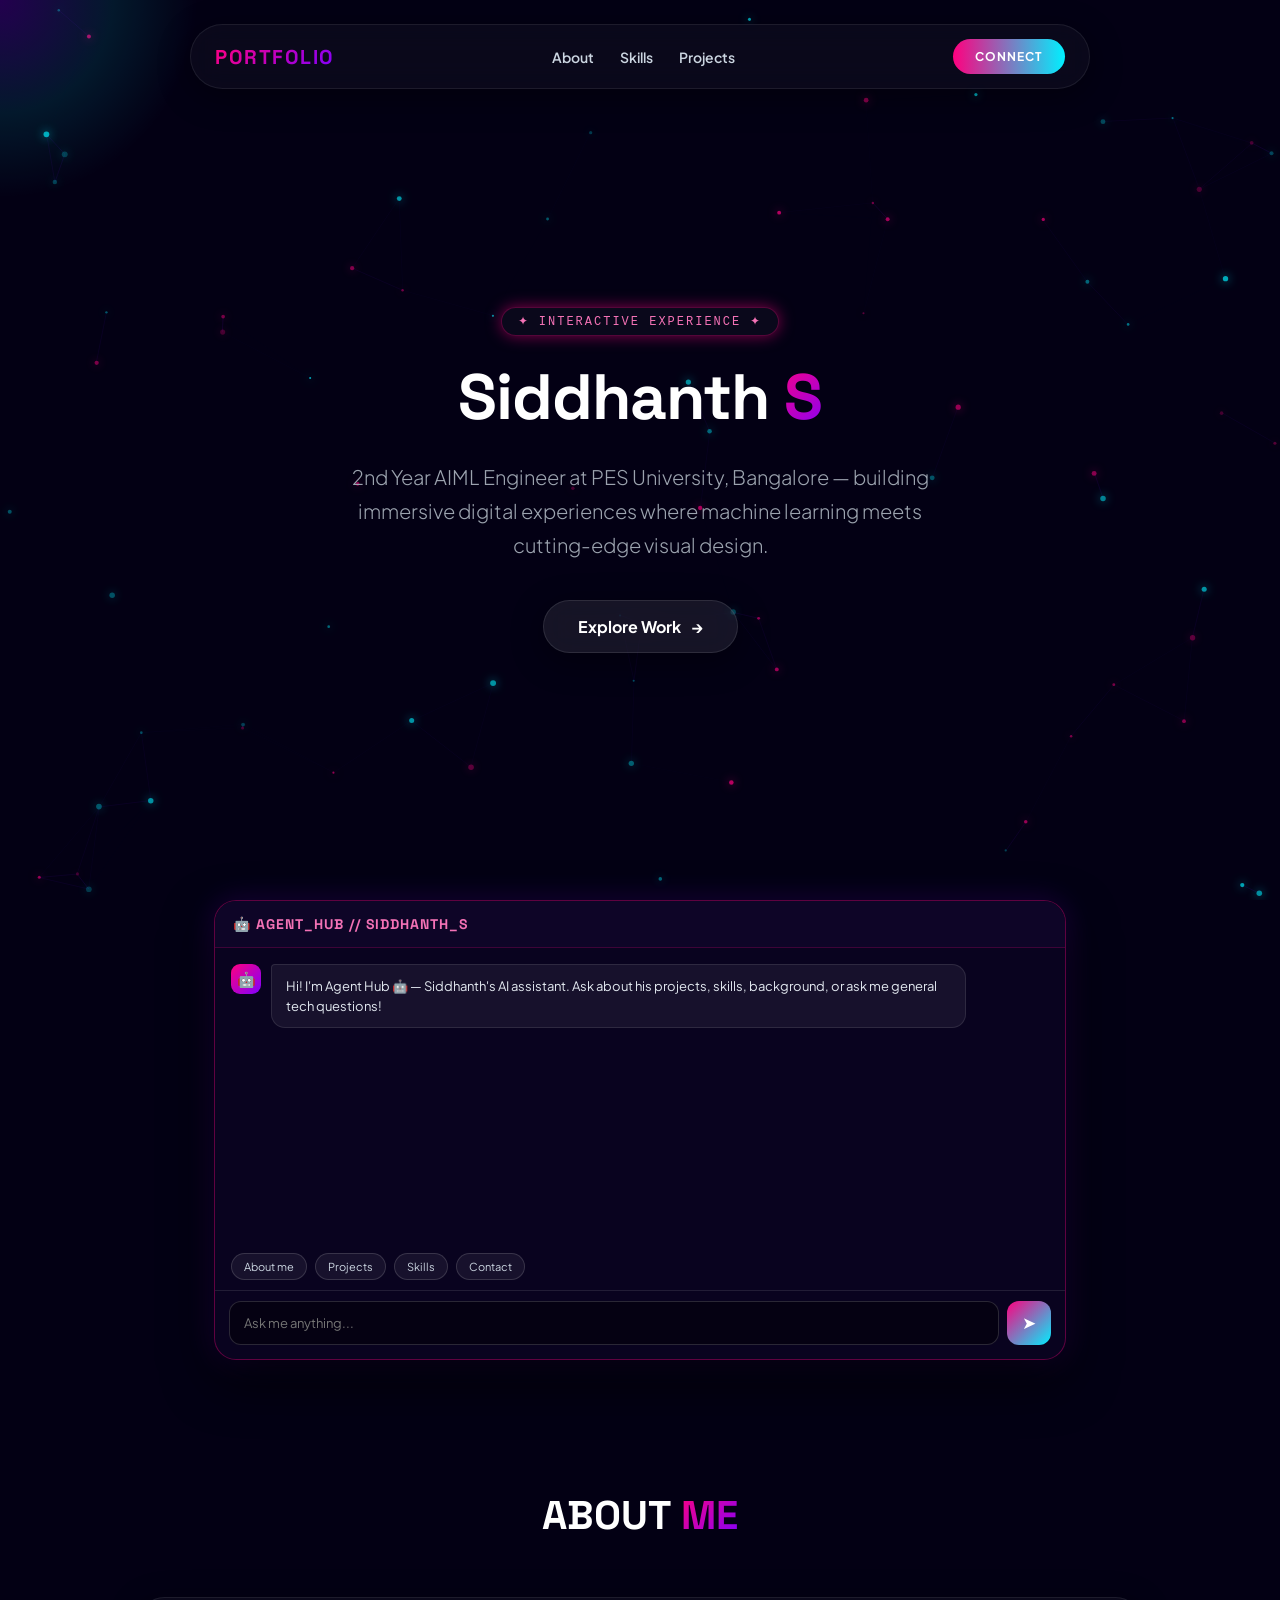
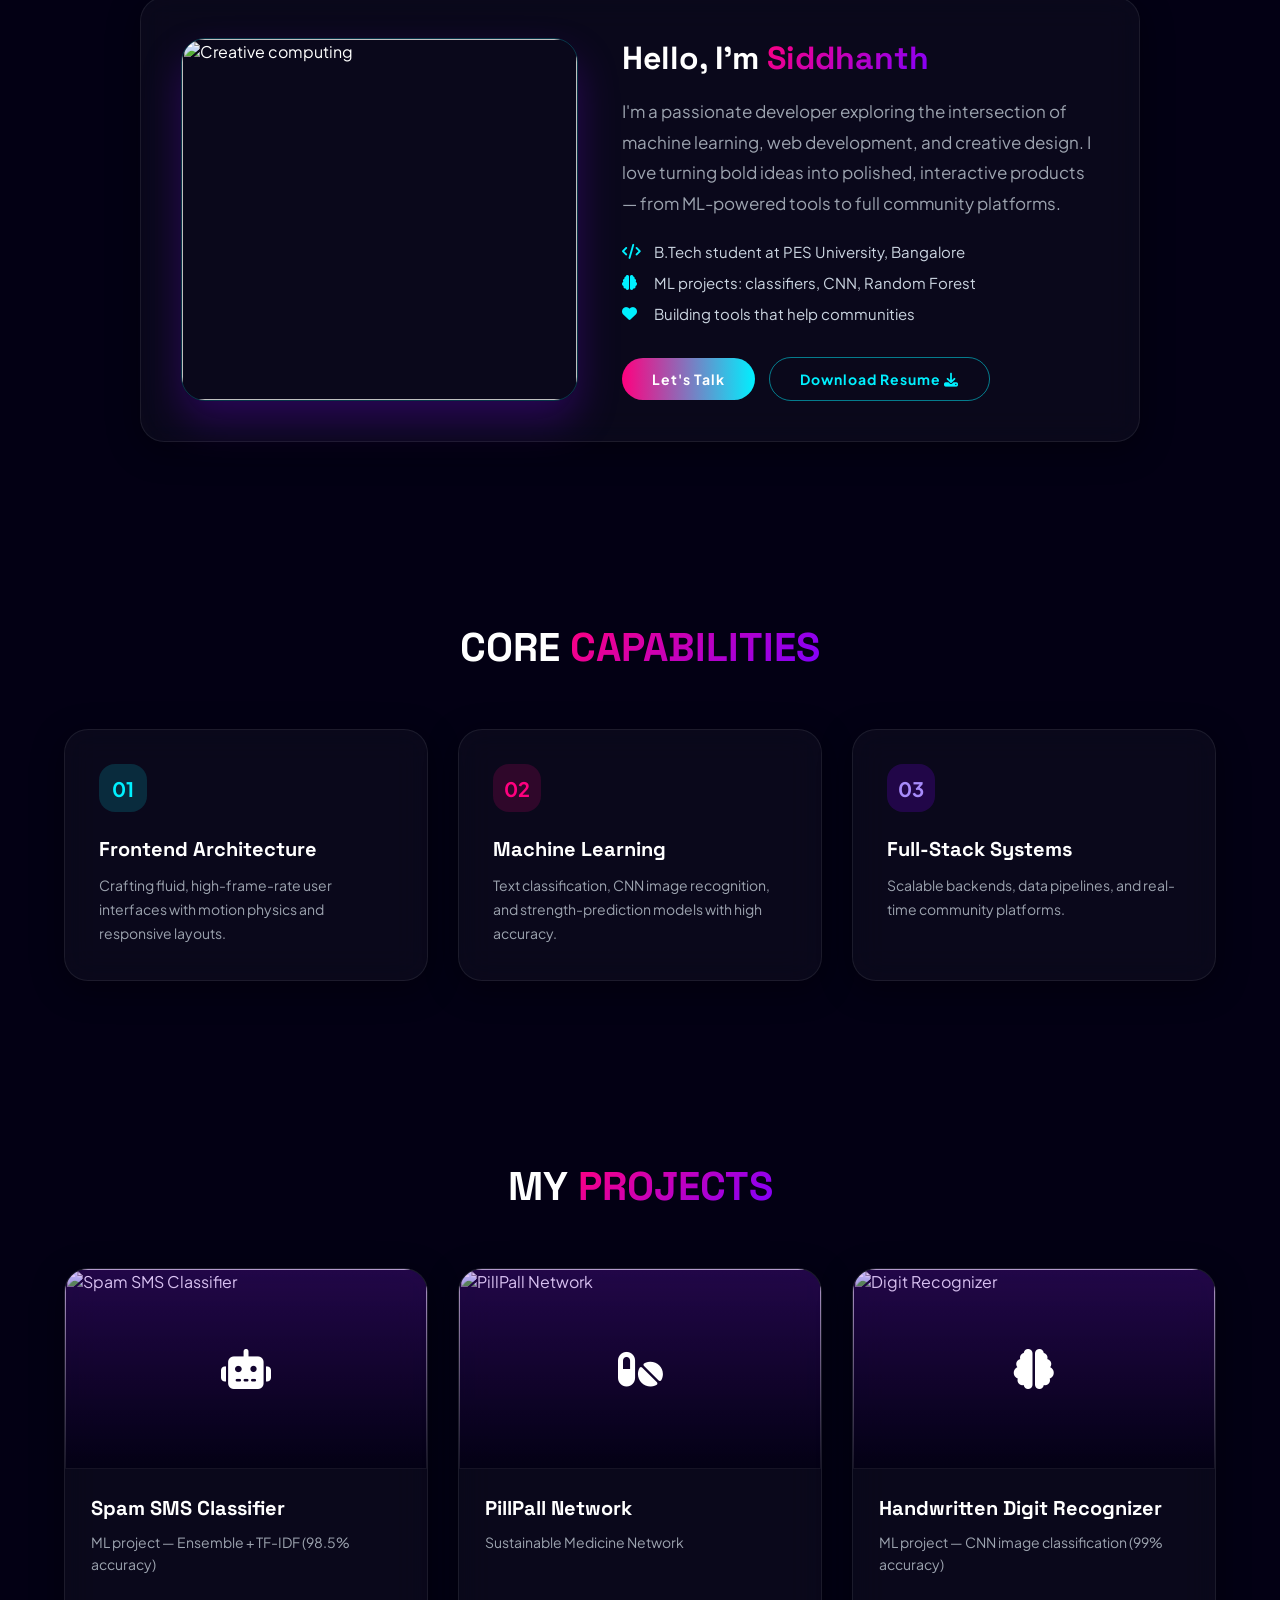
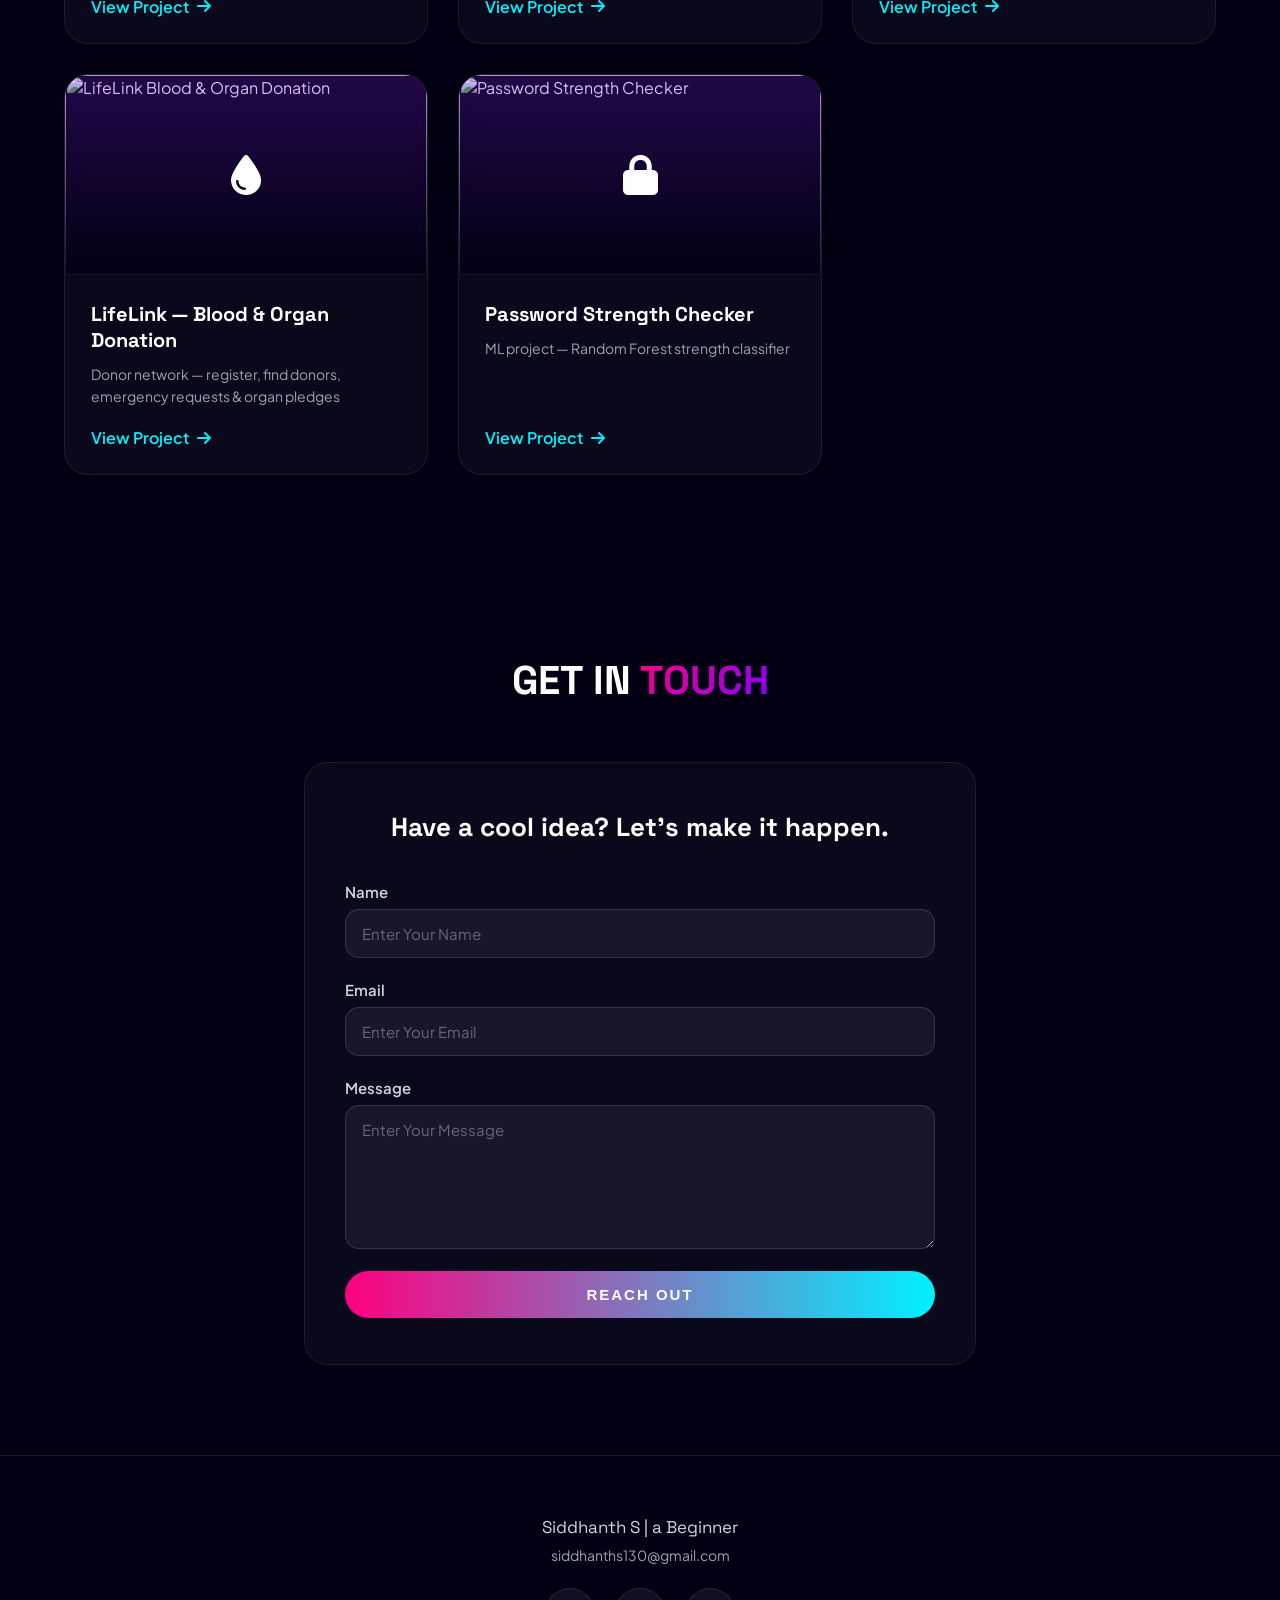
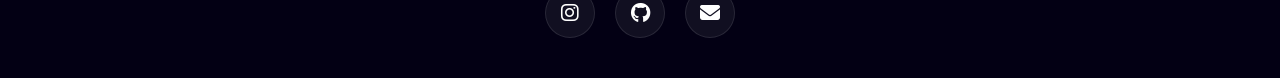
==== commit 76be73b1: "Add AI Agent Hub chat widget to portfolio - Add inline AI chat widget section after the hero (name) " ====
--- a/index.html
+++ b/index.html
@@ -46,13 +46,33 @@
         </div>
     </section>
 
+<!-- AI Chat Widget Section (inline, after name) -->
+    <section class="chat-section">
+        <div id="chat-widget">
+            <div class="chat-header">
+                <span>🤖 AGENT_HUB // SIDDHANTH_S</span>
+            </div>
+            <div class="chat-messages" id="chatMessages"></div>
+            <div class="chat-chips">
+                <span class="chat-chip" onclick="quickChat('About me')">About me</span>
+                <span class="chat-chip" onclick="quickChat('Projects')">Projects</span>
+                <span class="chat-chip" onclick="quickChat('Skills')">Skills</span>
+                <span class="chat-chip" onclick="quickChat('Contact')">Contact</span>
+            </div>
+            <div class="chat-composer">
+                <input id="chatInput" type="text" placeholder="Ask me anything..." autocomplete="off">
+                <button onclick="sendChat()">➤</button>
+            </div>
+        </div>
+    </section>
+
     <!-- About Section -->
     <section id="about" class="section">
         <h2 class="section-title">ABOUT <span class="animated-gradient-text">ME</span></h2>
         <div class="about-card glass-card">
             <div class="about-grid">
                 <div class="about-visual">
-                    <img src="https://images.unsplash.com/photo-1518770660439-4636190af475?w=600&auto=format&fit=crop" alt="Creative computing" class="about-img float">
+                    <img src="https://img.freepik.com/free-photo/3d-robot-hand-using-laptop-cyber-art_1048-16187.jpg?w=600&auto=format&fit=crop" alt="Creative computing" class="about-img float">
                 </div>
                 <div class="about-text">
                     <h3 class="about-name font-heading">Hello, I'm <span class="animated-gradient-text">Siddhanth</span></h3>
@@ -203,7 +223,104 @@
         </div>
     </footer>
 
-    <script>
+<script>
+        // ===== AI CHAT WIDGET LOGIC =====
+        const chatMessages = document.getElementById('chatMessages');
+        const chatInputEl = document.getElementById('chatInput');
+
+        function addChatMsg(role, text) {
+            const msg = document.createElement('div');
+            msg.className = 'chat-msg';
+            msg.innerHTML = `<div class="chat-avatar ${role}">${role === 'bot' ? '🤖' : '🧑'}</div>
+                <div class="chat-bubble ${role}">${esc(text)}</div>`;
+            chatMessages.appendChild(msg);
+            chatMessages.scrollTop = chatMessages.scrollHeight;
+        }
+
+        function esc(s) {
+            return s.replace(/&/g,'&amp;').replace(/</g,'<').replace(/>/g,'>');
+        }
+
+        function chatTyping(cb) {
+            const msg = document.createElement('div');
+            msg.className = 'chat-msg';
+            msg.innerHTML = `<div class="chat-avatar bot">🤖</div>
+                <div class="chat-bubble bot chat-typing"><span></span><span></span><span></span></div>`;
+            chatMessages.appendChild(msg);
+            chatMessages.scrollTop = chatMessages.scrollHeight;
+            setTimeout(() => { msg.remove(); cb(); }, 650);
+        }
+
+        // Scroll smoothly to a section within the page (no jump)
+        function scrollToSection(sel) {
+            const el = document.querySelector(sel);
+            if (el) el.scrollIntoView({ behavior: 'smooth', block: 'start' });
+        }
+
+        // Chat knowledge + replies
+        const chatKB = {
+            greet: "Hey there! 👋 I'm Siddhanth's AI assistant. Ask me about his skills, projects, education, or contact! I can even answer general tech questions.",
+            about: "Siddhanth S is a 2nd year AIML Engineer at PES University, Bangalore — building immersive digital experiences where ML meets visual design. Scrolling you to the About section below 👇",
+            skills: "Siddhanth's core skills: Frontend Architecture, Machine Learning, Full-Stack Systems, Computer Vision, 3D & Graphics. Languages: Python, C, C++, JavaScript. Libraries: PyTorch, OpenCV, WebGL. Scrolling to Skills 👇",
+            projects: "Siddhanth has built 5 projects: 🤖 Spam SMS Classifier, 💊 PillPall Network, 🧠 Digit Recognizer, 🩸 LifeLink, 🔒 Password Strength Checker. Scrolling to Projects 👇",
+            contact: "You can reach Siddhanth at 📧 siddhanths130@gmail.com — use the contact form below, or connect on GitHub/Instagram. Scrolling to Contact 👇",
+            education: "Siddhanth is a 2nd year B.Tech CS student at PES University, Bangalore, specializing in AI & Machine Learning 🎓. Scrolls to About!",
+            hobby: "In his free time, Siddhanth enjoys building interactive web experiences, experimenting with ML models, and creative design! 🚀",
+            resume: "You can download Siddhanth's resume! It's in the About section below. 📄 Scrolling there 👇",
+            thanks: "You're welcome! 😊 Anything else about Siddhanth you'd like to know?",
+            bye: "Goodbye, thanks for stopping by! 👋",
+            howareyou: "Running at full capacity! ⚡ All systems online."
+        };
+
+        function chatReply(text) {
+            const t = text.toLowerCase();
+            if (/(hello|hi|hey|yo|sup)\b/.test(t)) return { text: chatKB.greet, nav: null };
+            if (/(about me|yourself|who are you|introduce|background|about you)/.test(t)) return { text: chatKB.about, nav: '#about' };
+            if (/(skill|language|framework|tech|proficient)/.test(t)) return { text: chatKB.skills, nav: '#skills' };
+            if (/(project|work|built|build|github|portfolio)/.test(t)) return { text: chatKB.projects, nav: '#projects' };
+            if (/(contact|email|hire|reach|talk|connect|phone)/.test(t)) return { text: chatKB.contact, nav: '#contact' };
+            if (/(education|university|college|degree|pes|student)/.test(t)) return { text: chatKB.education, nav: '#about' };
+            if (/(hobby|interest|fun|free time)/.test(t)) return { text: chatKB.hobby, nav: null };
+            if (/(resume|download|cv)/.test(t)) return { text: chatKB.resume, nav: '#about' };
+            if (/(thank|thanks|thx)/.test(t)) return { text: chatKB.thanks, nav: null };
+            if (/(bye|goodbye|see you|later)/.test(t)) return { text: chatKB.bye, nav: null };
+            if (/(how are you|how are you doing)/.test(t)) return { text: chatKB.howareyou, nav: null };
+            // general answers
+            if (/(machine learning|ml)/.test(t)) return { text: "Machine Learning is a subset of AI where systems learn patterns from data. Siddhanth uses it to build tools like his spam classifier (98.5%), digit recognizer (99%), and password checker!", nav: null };
+            if (t.includes('ai')) return { text: "Artificial Intelligence (AI) simulates human intelligence in machines — including ML, NLP, and computer vision. Siddhanth studies AI/ML at PES University and builds ML projects!", nav: null };
+            if (t.includes('python')) return { text: "Python is Siddhanth's main language for ML and backend development — used with PyTorch, OpenCV, and scikit-learn.", nav: null };
+            if (/(deep learning|neural network|cnn)/.test(t)) return { text: "Deep learning uses neural networks to learn from data. Siddhanth's digit recognizer uses a CNN to classify handwritten digits at 99% accuracy!", nav: null };
+            if (/(web development|web dev|frontend)/.test(t)) return { text: "Web development is building sites/apps. Siddhanth does both frontend (interactive UIs) and full-stack. He's built platforms like LifeLink and PillPall.", nav: null };
+            if (/(model|classifier|cv|computer vision)/.test(t)) return { text: "Computer Vision lets machines understand images — Siddhanth uses OpenCV and builds vision models like the digit recognizer and classifiers.", nav: null };
+            return { text: "Great question! I'm trained on Siddhanth's profile — I can help with his about, skills, projects, education, contact, or general tech topics. Ask me those! 😊", nav: null };
+        }
+
+        function sendChat() {
+            const val = chatInputEl.value.trim();
+            if (!val) return;
+            addChatMsg('user', val);
+            chatInputEl.value = '';
+            chatTyping(() => {
+                const r = chatReply(val);
+                addChatMsg('bot', r.text);
+                if (r.nav) setTimeout(() => scrollToSection(r.nav), 500);
+            });
+        }
+
+        function quickChat(q) {
+            chatInputEl.value = q;
+            sendChat();
+        }
+
+        chatInputEl.addEventListener('keydown', (e) => {
+            if (e.key === 'Enter') { e.preventDefault(); sendChat(); }
+        });
+
+        // Welcome message
+        document.addEventListener('DOMContentLoaded', () => {
+            addChatMsg('bot', "Hi! I'm Agent Hub 🤖 — Siddhanth's AI assistant. Ask about his projects, skills, background, or ask me general tech questions!");
+        });
+
         // Custom Glowing Cursor Effect
         const cursor = document.getElementById('cursor');
         window.addEventListener('mousemove', (e) => {
--- a/index.css
+++ b/index.css
@@ -633,3 +633,183 @@
         padding: 26px;
     }
 }
+
+/* ===================== AI CHAT WIDGET ===================== */
+.chat-section {
+    position: relative;
+    z-index: 1;
+    max-width: 900px;
+    margin: 0 auto;
+    padding: 0 24px 40px;
+    font-family: var(--font-sans);
+}
+
+#chat-widget {
+    width: 100%;
+    height: 460px;
+    background: rgba(10, 4, 32, 0.95);
+    backdrop-filter: blur(18px);
+    -webkit-backdrop-filter: blur(18px);
+    border: 1px solid rgba(255, 0, 127, 0.35);
+    border-radius: 22px;
+    box-shadow: 0 20px 50px rgba(0, 0, 0, 0.7), 0 0 30px rgba(127, 0, 255, 0.2);
+    display: flex;
+    flex-direction: column;
+    overflow: hidden;
+    font-family: var(--font-sans);
+}
+
+.chat-header {
+    display: flex;
+    align-items: center;
+    justify-content: space-between;
+    padding: 14px 18px;
+    background: rgba(15, 6, 40, 0.9);
+    border-bottom: 1px solid rgba(255, 0, 127, 0.2);
+    color: #f472b6;
+    font-weight: 700;
+    font-family: var(--font-heading);
+    letter-spacing: 1px;
+    font-size: 14px;
+}
+.chat-header button {
+    background: rgba(255, 255, 255, 0.08);
+    border: 1px solid rgba(255, 255, 255, 0.15);
+    color: #fff;
+    width: 28px;
+    height: 28px;
+    border-radius: 8px;
+    cursor: pointer;
+    font-size: 13px;
+    display: flex;
+    align-items: center;
+    justify-content: center;
+}
+.chat-header button:hover { background: rgba(255, 0, 127, 0.3); }
+
+.chat-messages {
+    flex: 1;
+    overflow-y: auto;
+    padding: 16px;
+    display: flex;
+    flex-direction: column;
+    gap: 12px;
+}
+.chat-msg {
+    display: flex;
+    gap: 10px;
+    animation: msgUp 0.3s ease;
+}
+@keyframes msgUp { from { opacity: 0; transform: translateY(8px); } to { opacity: 1; transform: none; } }
+.chat-avatar {
+    width: 30px;
+    height: 30px;
+    border-radius: 9px;
+    flex-shrink: 0;
+    display: flex;
+    align-items: center;
+    justify-content: center;
+    font-size: 15px;
+}
+.chat-avatar.bot { background: linear-gradient(135deg, var(--pink), var(--purple)); }
+.chat-avatar.user { background: linear-gradient(135deg, var(--cyan), #0891b2); }
+.chat-bubble {
+    padding: 11px 14px;
+    border-radius: 14px;
+    font-size: 13px;
+    line-height: 1.55;
+    max-width: 85%;
+}
+.chat-bubble.bot {
+    background: rgba(255, 255, 255, 0.06);
+    border: 1px solid rgba(255, 255, 255, 0.1);
+    border-top-left-radius: 4px;
+    color: #e2e8f0;
+}
+.chat-bubble.user {
+    background: linear-gradient(135deg, rgba(0, 240, 255, 0.5), rgba(255, 0, 127, 0.45));
+    border: 1px solid rgba(255, 255, 255, 0.15);
+    border-top-right-radius: 4px;
+    margin-left: auto;
+}
+.chat-typing span {
+    display: inline-flex;
+    width: 6px;
+    height: 6px;
+    border-radius: 50%;
+    background: var(--cyan);
+    margin-right: 4px;
+    animation: blink 1.2s infinite;
+}
+.chat-typing span:nth-child(2) { animation-delay: 0.2s; }
+.chat-typing span:nth-child(3) { animation-delay: 0.4s; }
+@keyframes blink { 0%, 80%, 100% { opacity: 0.2; } 40% { opacity: 1; } }
+
+.chat-chips {
+    display: flex;
+    gap: 8px;
+    flex-wrap: wrap;
+    padding: 0 16px 10px;
+}
+.chat-chip {
+    font-size: 11px;
+    padding: 6px 12px;
+    border-radius: 999px;
+    background: rgba(255, 255, 255, 0.06);
+    border: 1px solid rgba(255, 255, 255, 0.14);
+    color: #cbd5e1;
+    cursor: pointer;
+    transition: all 0.3s ease;
+}
+.chat-chip:hover {
+    border-color: var(--cyan);
+    color: var(--cyan);
+    background: rgba(0, 240, 255, 0.1);
+}
+
+.chat-composer {
+    display: flex;
+    gap: 8px;
+    padding: 10px 14px 14px;
+    border-top: 1px solid rgba(255, 255, 255, 0.1);
+}
+.chat-composer input {
+    flex: 1;
+    background: rgba(0, 0, 0, 0.4);
+    border: 1px solid rgba(255, 255, 255, 0.15);
+    border-radius: 12px;
+    padding: 11px 14px;
+    color: #fff;
+    font-size: 13px;
+    font-family: var(--font-sans);
+    outline: none;
+    transition: border-color 0.3s ease;
+}
+.chat-composer input:focus { border-color: var(--pink); box-shadow: 0 0 0 3px rgba(255, 0, 127, 0.15); }
+.chat-composer button {
+    width: 44px;
+    height: 44px;
+    border-radius: 12px;
+    border: none;
+    cursor: pointer;
+    background: linear-gradient(135deg, var(--pink), var(--cyan));
+    color: #fff;
+    font-size: 17px;
+    display: flex;
+    align-items: center;
+    justify-content: center;
+    transition: transform 0.2s ease;
+}
+.chat-composer button:hover { transform: scale(1.06); }
+
+.chat-messages::-webkit-scrollbar { width: 5px; }
+.chat-messages::-webkit-scrollbar-thumb { background: rgba(255, 0, 127, 0.4); border-radius: 10px; }
+
+@media (max-width: 480px) {
+    #chat-widget {
+        height: 70vh;
+    }
+    .chat-section {
+        padding: 0 16px 30px;
+    }
+}
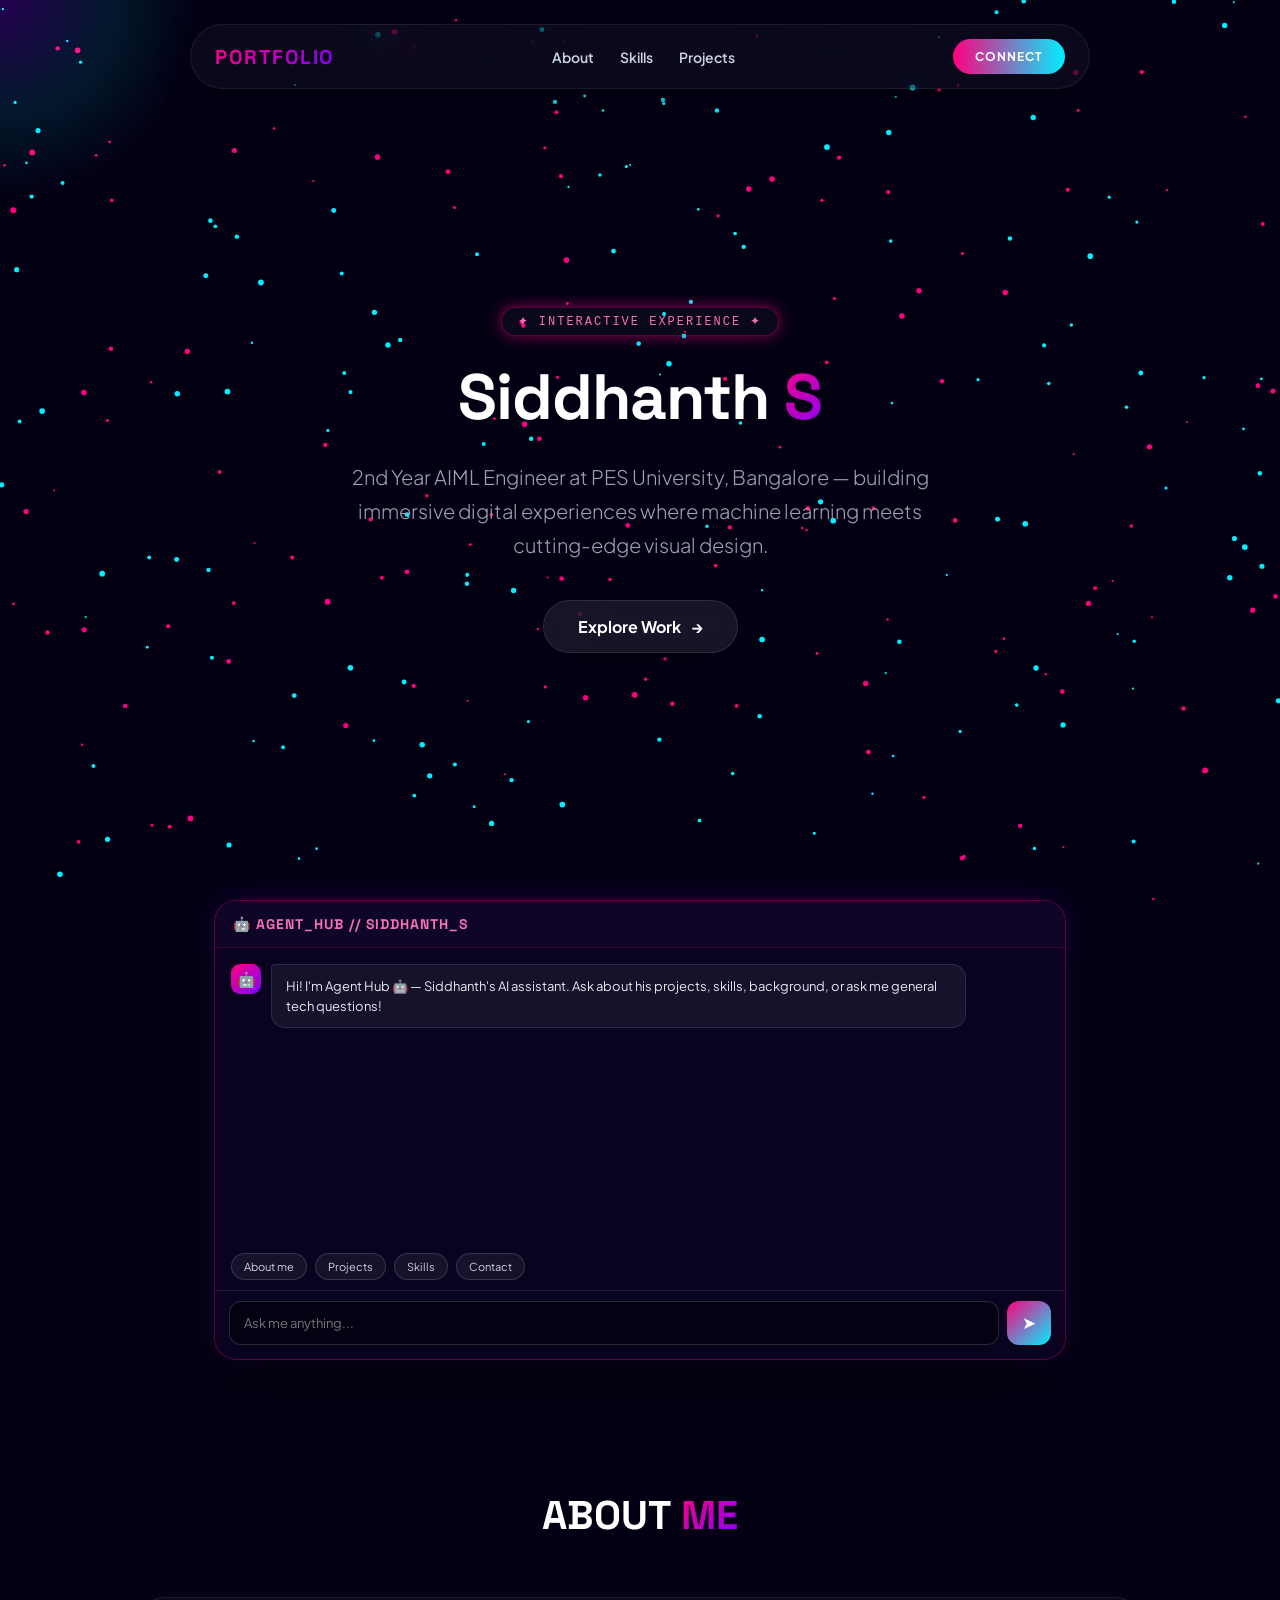
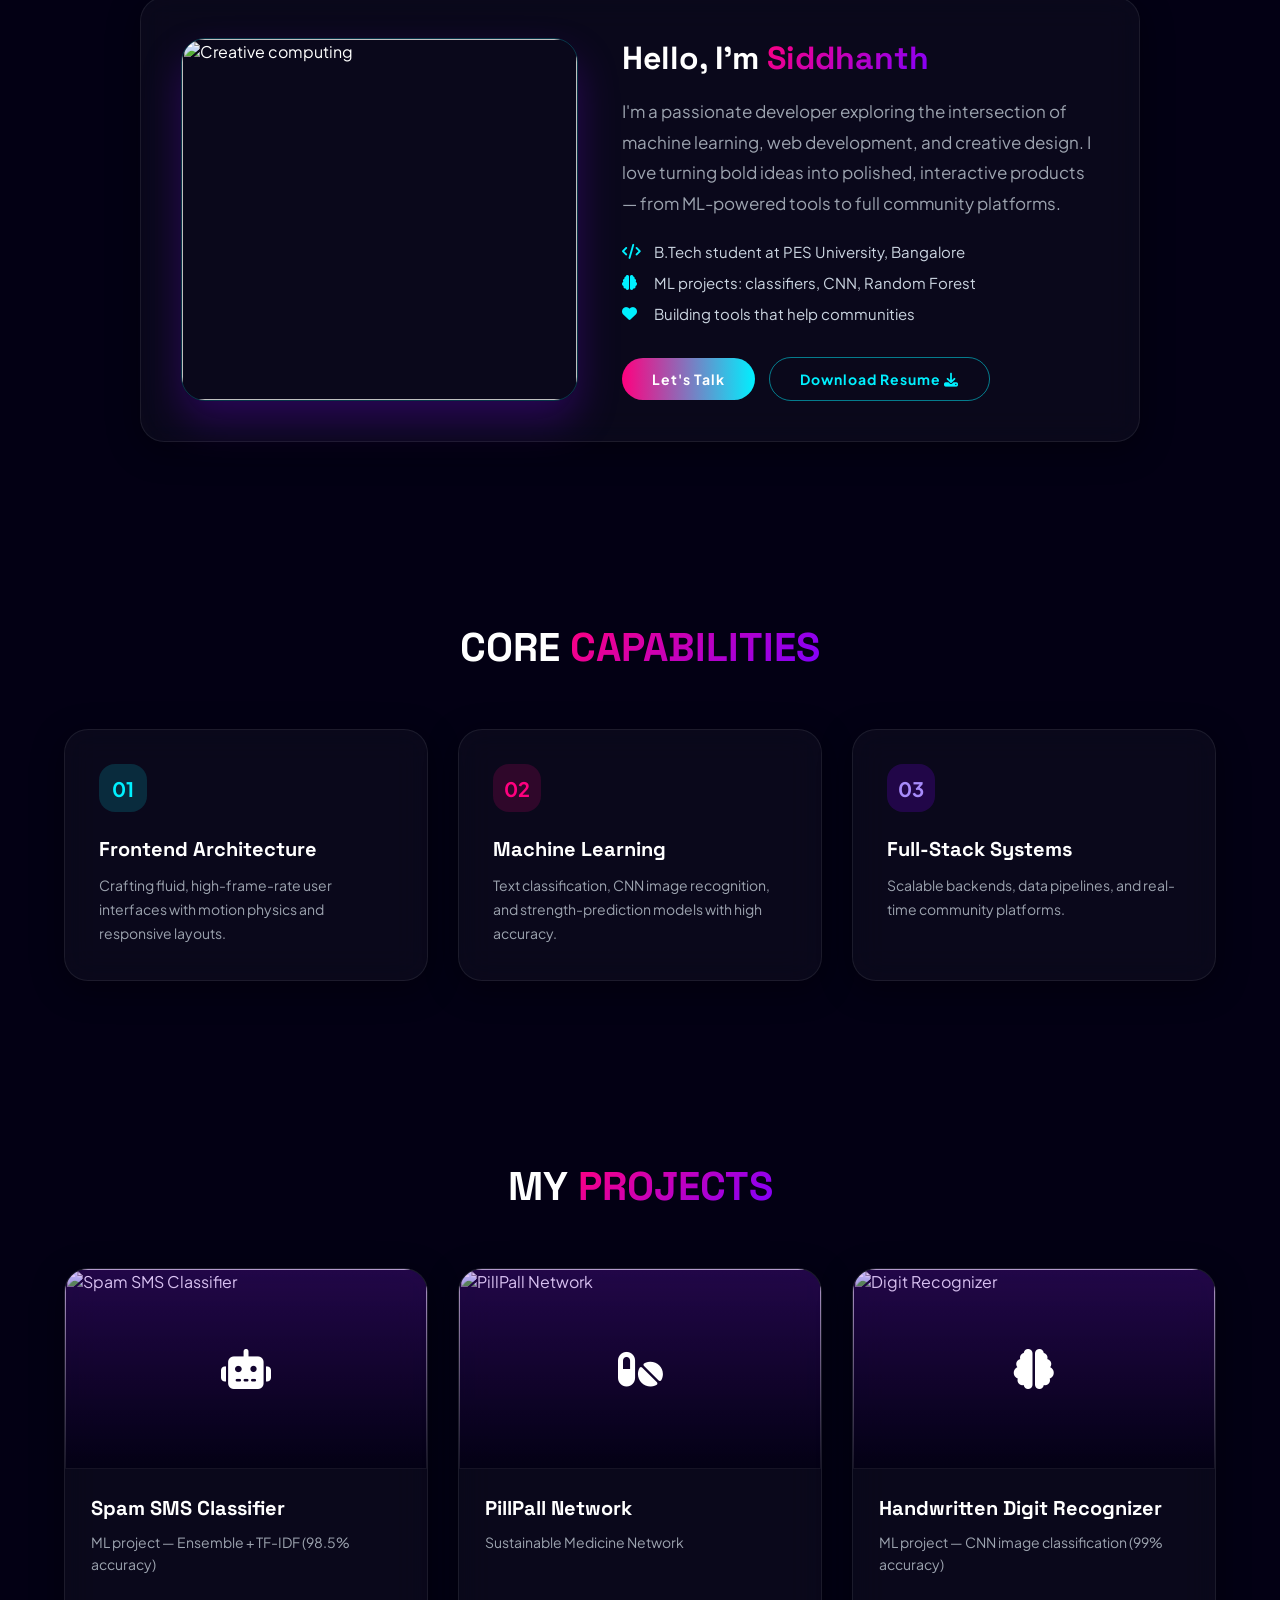
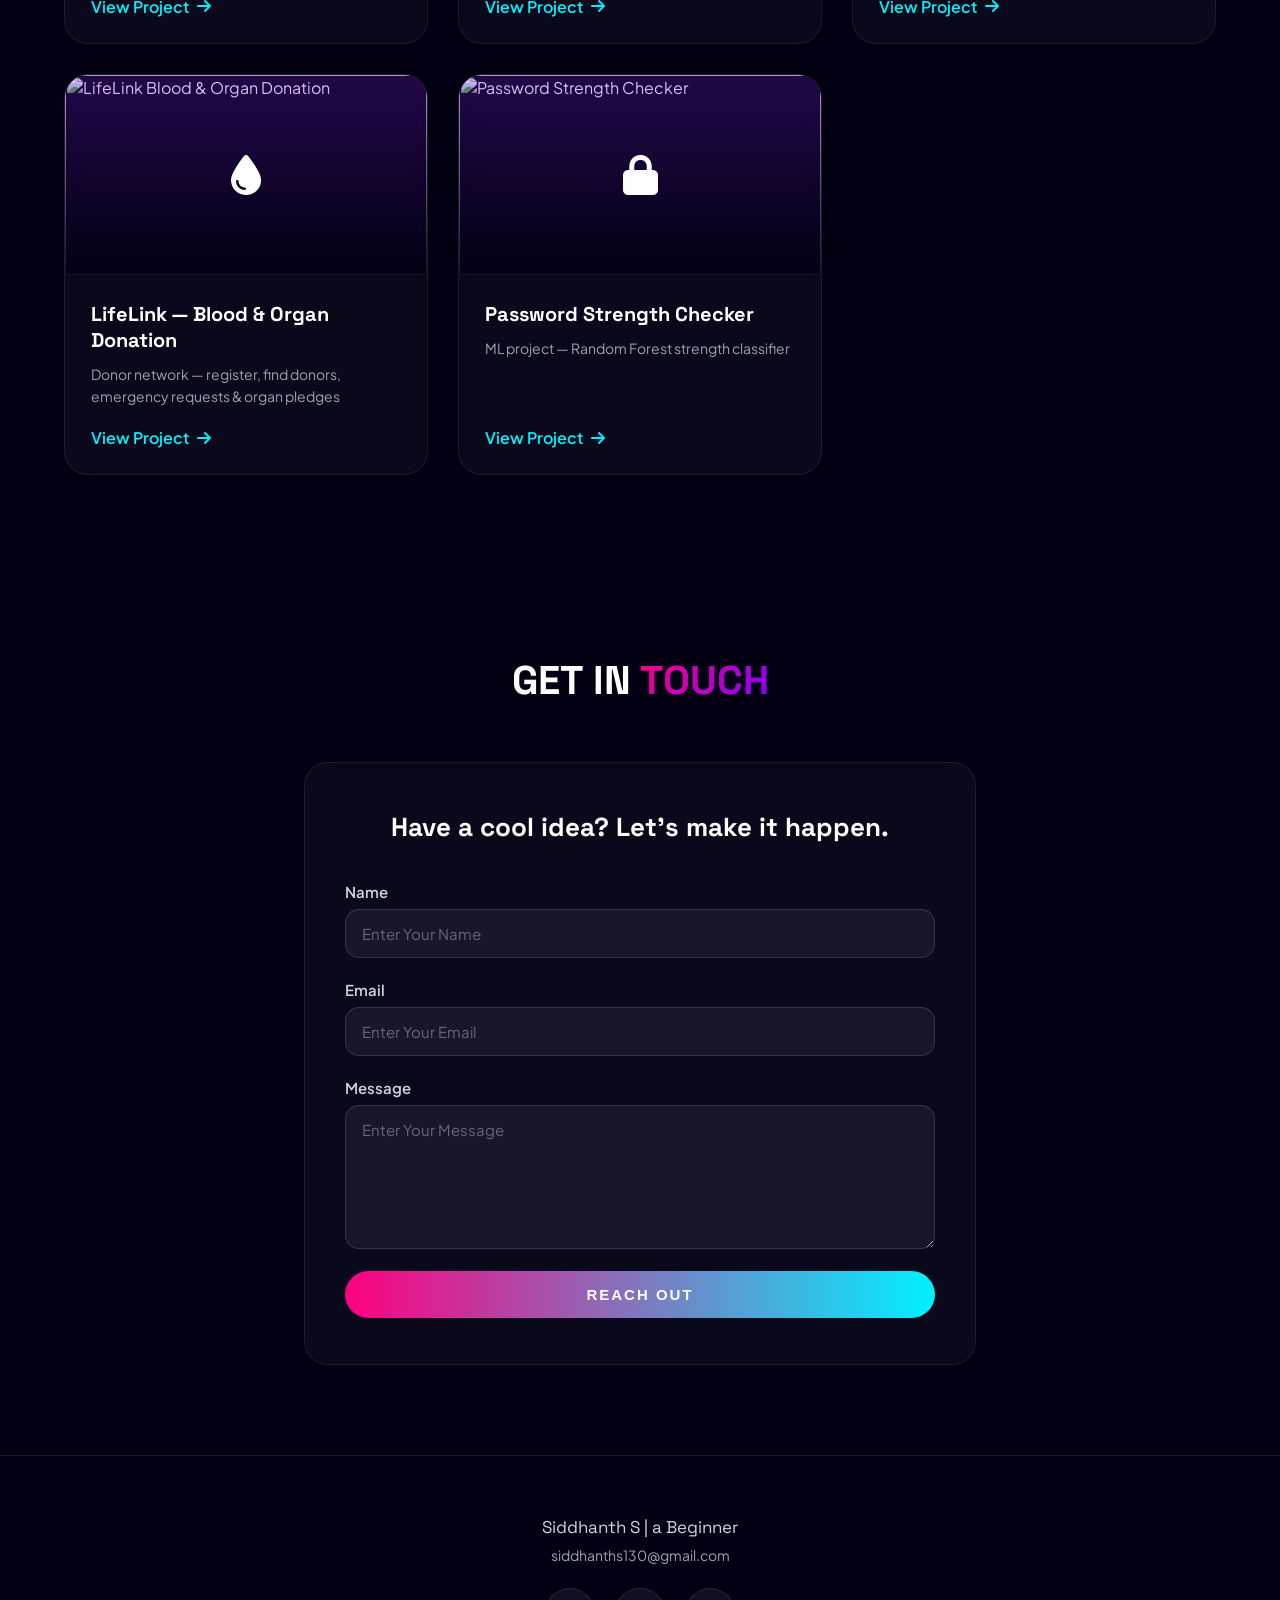
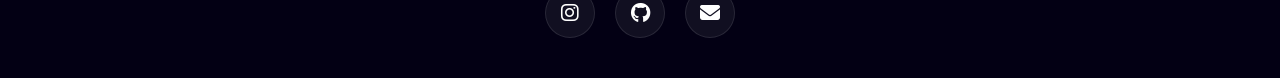
==== commit bbcb1b94: "Add interactive gravity particle background - Replace static particle network with gravity/interacti" ====
--- a/index.html
+++ b/index.html
@@ -328,12 +328,19 @@
             cursor.style.top = e.clientY + 'px';
         });
 
-        // Dynamic Particle System Canvas
+        // Interactive Gravity Particle System Canvas
         const canvas = document.getElementById('bg-canvas');
         const ctx = canvas.getContext('2d');
 
         let width = canvas.width = window.innerWidth;
         let height = canvas.height = window.innerHeight;
+
+        let mouse = { x: width / 2, y: height / 2, radius: 180 };
+
+        window.addEventListener('mousemove', (e) => {
+            mouse.x = e.clientX;
+            mouse.y = e.clientY;
+        });
 
         window.addEventListener('resize', () => {
             width = canvas.width = window.innerWidth;
@@ -342,62 +349,72 @@
         });
 
         class Particle {
-            constructor() { this.reset(); }
-            reset() {
-                this.x = Math.random() * width;
-                this.y = Math.random() * height;
-                this.vx = (Math.random() - 0.5) * 0.8;
-                this.vy = (Math.random() - 0.5) * 0.8;
-                this.radius = Math.random() * 2 + 1;
-                this.alpha = Math.random() * 0.5 + 0.2;
+            constructor(x, y) {
+                this.x = x;
+                this.y = y;
+                this.baseX = x;
+                this.baseY = y;
+                this.vx = (Math.random() - 0.5) * 1;
+                this.vy = (Math.random() - 0.5) * 1;
+                this.size = Math.random() * 2 + 1;
                 this.color = Math.random() > 0.5 ? '#00f0ff' : '#ff007f';
+                this.density = (Math.random() * 30) + 1;
             }
+
+            draw() {
+                ctx.fillStyle = this.color;
+                ctx.beginPath();
+                ctx.arc(this.x, this.y, this.size, 0, Math.PI * 2);
+                ctx.closePath();
+                ctx.fill();
+            }
+
             update() {
-                this.x += this.vx;
-                this.y += this.vy;
-                if (this.x < 0 || this.x > width || this.y < 0 || this.y > height) this.reset();
-            }
-            draw() {
-                ctx.save();
-                ctx.globalAlpha = this.alpha;
-                ctx.beginPath();
-                ctx.arc(this.x, this.y, this.radius, 0, Math.PI * 2);
-                ctx.fillStyle = this.color;
-                ctx.shadowBlur = 10;
-                ctx.shadowColor = this.color;
-                ctx.fill();
-                ctx.restore();
-            }
-        }
-
-        let particles = [];
-        function initParticles() {
-            particles = [];
-            const count = Math.floor((width * height) / 15000);
-            for (let i = 0; i < count; i++) particles.push(new Particle());
-        }
-
-        function animate() {
-            ctx.clearRect(0, 0, width, height);
-            for (let i = 0; i < particles.length; i++) {
-                for (let j = i + 1; j < particles.length; j++) {
-                    const dx = particles[i].x - particles[j].x;
-                    const dy = particles[i].y - particles[j].y;
-                    const dist = Math.sqrt(dx * dx + dy * dy);
-                    if (dist < 120) {
-                        ctx.save();
-                        ctx.globalAlpha = (1 - dist / 120) * 0.15;
-                        ctx.strokeStyle = '#7f00ff';
-                        ctx.lineWidth = 0.8;
-                        ctx.beginPath();
-                        ctx.moveTo(particles[i].x, particles[i].y);
-                        ctx.lineTo(particles[j].x, particles[j].y);
-                        ctx.stroke();
-                        ctx.restore();
+                // Calculate distance from cursor
+                let dx = mouse.x - this.x;
+                let dy = mouse.y - this.y;
+                let distance = Math.sqrt(dx * dx + dy * dy);
+
+                let forceDirectionX = dx / distance;
+                let forceDirectionY = dy / distance;
+                let maxDistance = mouse.radius;
+                let force = (maxDistance - distance) / maxDistance;
+                let directionX = forceDirectionX * force * this.density;
+                let directionY = forceDirectionY * force * this.density;
+
+                if (distance < mouse.radius) {
+                    this.x -= directionX;
+                    this.y -= directionY;
+                } else {
+                    if (this.x !== this.baseX) {
+                        let dxr = this.x - this.baseX;
+                        this.x -= dxr / 10;
+                    }
+                    if (this.y !== this.baseY) {
+                        let dyr = this.y - this.baseY;
+                        this.y -= dyr / 10;
                     }
                 }
             }
-            particles.forEach(p => { p.update(); p.draw(); });
+        }
+
+        let particlesArray = [];
+        function initParticles() {
+            particlesArray = [];
+            const numberOfParticles = Math.floor((width * height) / 4000);
+            for (let i = 0; i < numberOfParticles; i++) {
+                let x = Math.random() * width;
+                let y = Math.random() * height;
+                particlesArray.push(new Particle(x, y));
+            }
+        }
+
+        function animate() {
+            ctx.clearRect(0, 0, width, height);
+            for (let i = 0; i < particlesArray.length; i++) {
+                particlesArray[i].draw();
+                particlesArray[i].update();
+            }
             requestAnimationFrame(animate);
         }
 
